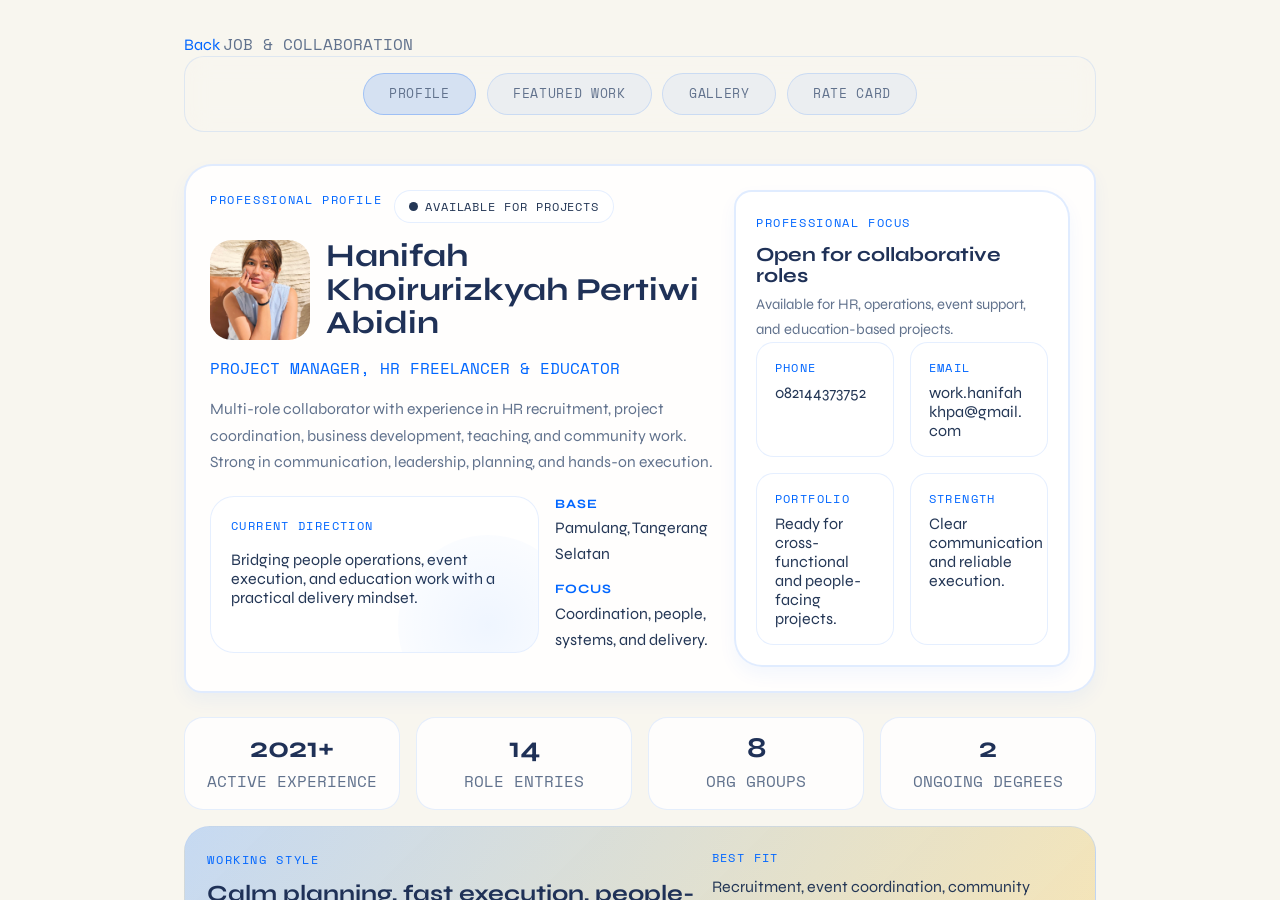
==== job.html @ 73783aeb "Initial commit - Portfolio website with Job and Night sections" ====
﻿<!doctype html>
<html lang="en" class="h-full">
 <head>
  <meta charset="UTF-8">
  <meta name="viewport" content="width=device-width, initial-scale=1.0">
  <title>Job & Collaboration - Portfolio</title>
  <script src="https://cdn.tailwindcss.com/3.4.17"></script>
  <script src="https://cdn.jsdelivr.net/npm/lucide@0.263.0/dist/umd/lucide.min.js"></script>
  <script src="/_sdk/element_sdk.js"></script>
  <script src="/_sdk/data_sdk.js" type="text/javascript"></script>
  <link href="https://fonts.googleapis.com/css2?family=Syne:wght@400;500;600;700;800&family=Space+Mono:wght@400;700&display=swap" rel="stylesheet">
  <link rel="stylesheet" href="css/main.css">
  <link rel="stylesheet" href="css/components.css">
  <link rel="stylesheet" href="css/themes.css">
  <link rel="stylesheet" href="css/animations.css">
  <style>body { box-sizing: border-box; }</style>
 </head>
 <body class="h-full job-page">
  <div class="app-root font-syne" id="app">
   <div id="jobSection" class="section-view active job-theme" style="display: block; min-height: 100%;">
    <div class="detail-shell">
     <div class="detail-topbar flex items-center justify-between mb-10 fade-in">
      <a href="index.html" class="flex items-center gap-2 text-sm" style="color:#0066ff;text-decoration:none;cursor:pointer;">
       <i data-lucide="arrow-left" style="width:16px;height:16px;"></i> Back
      </a>
      <span class="font-mono text-xs tracking-widest job-accent">JOB &amp; COLLABORATION</span>
     </div>

     <nav class="detail-scroll-nav fade-in" id="jobTabs">
      <a class="job-tab nav-pill font-mono active" href="#job-profile">Profile</a>
      <a class="job-tab nav-pill font-mono" href="#job-featured">Featured Work</a>
      <a class="job-tab nav-pill font-mono" href="#job-gallery">Gallery</a>
      <a class="job-tab nav-pill font-mono" href="job-ratecard.html">Rate Card</a>
     </nav>

     <section id="job-profile" class="detail-section fade-in">
      <div class="job-card section-frame split-hero angle-panel-left">
       <div>
        <div class="eyebrow-row">
         <span class="section-kicker">Professional Profile</span>
         <span class="hero-chip"><span class="hero-chip-dot"></span>Available for projects</span>
        </div>
        <div class="profile-heading-row">
         <img src="assets/WhatsApp%20Image%202026-04-02%20at%2018.59.47.jpeg" alt="Professional profile photo" class="profile-badge-image">
         <h2 class="section-heading job-accent" id="jobProfileName">Hanifah Khoirurizkyah Pertiwi Abidin</h2>
        </div>
        <p class="font-mono text-xs tracking-wider mb-4" style="color:#0066ff;">PROJECT MANAGER, HR FREELANCER &amp; EDUCATOR</p>
        <p class="section-lead" id="jobProfileBio">Multi-role collaborator with experience in HR recruitment, project coordination, business development, teaching, and community work. Strong in communication, leadership, planning, and hands-on execution.</p>
        <div class="hero-meta-grid">
         <div class="hero-intro-panel">
          <span class="mini-label">Current Direction</span>
          <p>Bridging people operations, event execution, and education work with a practical delivery mindset.</p>
         </div>
         <div class="hero-fact-list">
          <div class="hero-fact">
           <strong class="job-accent">Base</strong>
           <p>Pamulang, Tangerang Selatan</p>
          </div>
          <div class="hero-fact">
           <strong class="job-accent">Focus</strong>
           <p>Coordination, people, systems, and delivery.</p>
          </div>
         </div>
        </div>
       </div>
       <div class="job-card section-frame profile-side angle-panel-right" style="padding:1.25rem;">
        <div class="mb-5">
         <div>
          <span class="section-kicker">Professional Focus</span>
          <h3 class="section-heading" style="font-size:1.25rem;margin-bottom:0.35rem;">Open for collaborative roles</h3>
          <p class="section-lead" style="font-size:0.92rem;">Available for HR, operations, event support, and education-based projects.</p>
         </div>
        </div>
        <div class="section-grid-two">
         <div class="mini-card"><span class="mini-label">Phone</span><p><a class="contact-link" href="https://wa.me/6282144373752" target="_blank" rel="noopener noreferrer">082144373752</a></p></div>
         <div class="mini-card"><span class="mini-label">Email</span><p class="break-all"><a class="contact-link" href="https://mail.google.com/mail/?view=cm&amp;fs=1&amp;to=work.hanifahkhpa@gmail.com" target="_blank" rel="noopener noreferrer">work.hanifahkhpa@gmail.com</a></p></div>
         <div class="mini-card"><span class="mini-label">Portfolio</span><p>Ready for cross-functional and people-facing projects.</p></div>
         <div class="mini-card"><span class="mini-label">Strength</span><p>Clear communication and reliable execution.</p></div>
        </div>
       </div>
      </div>
      <div class="stat-strip">
       <div class="stat-panel"><strong class="job-accent">2021+</strong><span class="font-mono text-xs">ACTIVE EXPERIENCE</span></div>
       <div class="stat-panel"><strong class="job-accent">14</strong><span class="font-mono text-xs">ROLE ENTRIES</span></div>
       <div class="stat-panel"><strong class="job-accent">8</strong><span class="font-mono text-xs">ORG GROUPS</span></div>
       <div class="stat-panel"><strong class="job-accent">2</strong><span class="font-mono text-xs">ONGOING DEGREES</span></div>
      </div>
      <div class="highlight-band" style="margin-top:1rem;">
       <div class="highlight-band-copy">
        <span class="section-kicker">Working Style</span>
        <h3 class="section-heading job-accent" style="font-size:1.45rem;">Calm planning, fast execution, people-first delivery</h3>
        <p>Most of the portfolio sits at the intersection of operational support and human-facing work, so the presentation now emphasizes rhythm, momentum, and collaboration instead of repeating identical card blocks.</p>
       </div>
       <aside>
        <div>
         <span class="mini-label">Best fit</span>
         <p>Recruitment, event coordination, community operations, and education projects that need someone dependable on the ground.</p>
        </div>
        <p class="highlight-note">Strongest value comes from translating plans into action while keeping communication clean for teams and stakeholders.</p>
       </aside>
      </div>
     </section>

     <section id="job-experience" class="detail-section fade-in">
      <div class="job-card section-frame">
       <span class="section-kicker">Career Journey</span>
       <h2 class="section-heading job-accent">Experience &amp; Freelance</h2>
       <p class="section-lead" style="margin-bottom:1.25rem;">Key roles are kept complete, but the descriptions are tightened for quicker reading.</p>
       <div class="editorial-grid">
        <div class="editorial-column">
         <div class="editorial-highlight angle-panel-left">
          <span class="mini-label">Lead lane</span>
          <h3>HR Freelancer</h3>
          <p>Handles full-cycle recruitment from sourcing and screening to final shortlist curation for multiple agencies and production teams.</p>
         </div>
         <div class="timeline-rail">
          <article class="timeline-rail-item">
           <span class="timeline-date">May 2025 - Present</span>
           <h4>Marketing Strategist &amp; Business Development</h4>
           <p>Builds workflows, assessments, campaigns, content planning, and data-driven support for sales and brand growth.</p>
          </article>
          <article class="timeline-rail-item">
           <span class="timeline-date">Dec 2024 - Present</span>
           <h4>Project Manager Freelancer</h4>
           <p>Supports workflows, budgets, task allocation, research, and system checks to keep projects moving smoothly.</p>
          </article>
          <article class="timeline-rail-item">
           <span class="timeline-date">October 2025</span>
           <h4>PLN Engineering Annual Event</h4>
           <p>Managed MC liaison, event flow, cue cards, documentation, setup communication, and vendor coordination.</p>
          </article>
          <article class="timeline-rail-item">
           <span class="timeline-date">January 2025</span>
           <h4>Takaful Annual Award</h4>
           <p>Handled event flow, scripting, documentation, communication, and MC support for PT. Asuransi Takaful Keluarga.</p>
          </article>
         </div>
        </div>
        <div class="editorial-column">
         <div class="quote-panel blob-panel">
          <span class="quote-mark">"</span>
          <h3>Execution profile</h3>
          <p>Most roles repeat the same strength pattern: coordinating people, keeping moving parts organized, and finishing operational details without losing pace.</p>
         </div>
         <div class="metric-cloud">
          <span class="metric-chip"><strong>14</strong> role entries</span>
          <span class="metric-chip"><strong>3</strong> main tracks</span>
          <span class="metric-chip"><strong>2021+</strong> active work</span>
         </div>
         <div class="timeline-rail">
          <article class="timeline-rail-item">
           <span class="timeline-date">2024</span>
           <h4>Field &amp; event operations</h4>
           <p>SELEKNAS, Bulan Mutu Nasional, NakerFest, KEMENDES, bazaar events, and exhibition ushering work.</p>
          </article>
          <article class="timeline-rail-item">
           <span class="timeline-date">2023</span>
           <h4>Marketing and teaching roles</h4>
           <p>Worked in fundraising field outreach, workshop admin support, English teaching, and kindergarten education.</p>
          </article>
         </div>
        </div>
       </div>
      </div>
     </section>

     <section id="job-org" class="detail-section fade-in">
      <div class="job-card section-frame">
       <span class="section-kicker">Community Impact</span>
       <h2 class="section-heading job-accent">Organizations, Events &amp; Voluntary</h2>
       <div class="section-cluster">
        <div class="highlight-band">
         <div class="highlight-band-copy">
          <span class="mini-label">Community lane</span>
          <h3 class="section-heading job-accent" style="font-size:1.4rem;">Volunteer work shaped the people-facing side of the portfolio</h3>
          <p>Organization roles consistently show planning, mentoring, coordination, and social impact. The section now reads more like an activity map than another card wall.</p>
         </div>
         <aside>
          <div>
           <span class="mini-label">Anchor roles</span>
           <p>Growing Up Community, DDV, Sekolah Relawan, and Sinesia ID form the strongest long-running foundation.</p>
          </div>
          <p class="highlight-note">Earlier school leadership roles add communication, moderation, event support, and community stewardship.</p>
         </aside>
        </div>
        <div class="service-grid">
         <article class="service-slice blob-panel"><h3>Growing Up Community</h3><p>Founder role covering SOP, workflow, finance, evaluation, and HR management.</p></article>
         <article class="service-slice notch-panel"><h3>DedikasiProject Volunteer</h3><p>Program organizer for event planning, teaching plans, documentation, scripts, MC, and evaluation.</p></article>
         <article class="service-slice angle-panel-right"><h3>Ruang Berbagi Ilmu</h3><p>Handled event structure, volunteer briefing, workshop prep, TOR, MOU, and feedback strategy.</p></article>
        </div>
        <div class="editorial-grid">
         <div class="timeline-rail">
          <article class="timeline-rail-item">
           <span class="timeline-date">2023 - Present</span>
           <h4>DDV - Dompet Dhuafa Jawa Barat</h4>
           <p>Works across HR, fundraising, target review, and member development, with a wide range of social programs and charity-driven events.</p>
          </article>
          <article class="timeline-rail-item">
           <span class="timeline-date">2023 - Present</span>
           <h4>Sekolah Relawan Volunteer</h4>
           <p>FreeFoodCar activist, campaign project leader, Festival Anak Desa volunteer, Safari Qurban member, and trained volunteer.</p>
          </article>
         </div>
         <div class="timeline-rail">
          <article class="timeline-rail-item">
           <span class="timeline-date">2023 - Present</span>
           <h4>Sinesia ID Volunteer</h4>
           <p>Teaching volunteer for Sehari Mengabdi Bandung, Tangerang, Bekasi, and Bakti Negri Baduy Edition.</p>
          </article>
          <article class="timeline-rail-item">
           <span class="timeline-date">2021 - 2023</span>
           <h4>Scholars Jawa Barat + OSIS &amp; DKM</h4>
           <p>Creative support, school organization work, moderation, MC duties, social committee involvement, and environmental team support.</p>
          </article>
         </div>
        </div>
       </div>
      </div>
     </section>

     <section id="job-education" class="detail-section fade-in">
      <div class="job-card section-frame">
       <span class="section-kicker">Study Roadmap</span>
       <h2 class="section-heading job-accent">Education</h2>
       <div class="roadmap">
        <div class="roadmap-step"><div class="roadmap-dot">01</div><div class="roadmap-card"><h4>Bachelor of Information Systems</h4><p>Universitas Pamulang, South Tangerang. Employee class program, active since February 2024.</p></div></div>
        <div class="roadmap-step"><div class="roadmap-dot">02</div><div class="roadmap-card"><h4>Bachelor of Law</h4><p>SIBER Muhammadiyah University, Yogyakarta. Online class program, active since September 2023.</p></div></div>
       </div>
      </div>
     </section>

     <section id="job-skills" class="detail-section fade-in">
      <div class="job-card section-frame">
       <span class="section-kicker">Capability Mix</span>
       <h2 class="section-heading job-accent">Skills</h2>
       <div class="skill-cluster-grid">
        <div class="skill-cluster">
         <h4>Core strengths</h4>
         <p>Organized, analytical, adaptive, communicative, leadership-minded, and detail-oriented.</p>
         <div class="tag-cloud">
          <span>Communication</span>
          <span>Coordination</span>
          <span>Event strategy</span>
          <span>Copywriting</span>
          <span>Content planning</span>
          <span>Social media</span>
         </div>
        </div>
        <div class="skill-cluster">
         <h4>Working confidence</h4>
         <div class="skill-meter-list">
          <div class="skill-meter">
           <div class="skill-meter-head"><span>People communication</span><span>Advanced</span></div>
           <div class="skill-meter-track"><div class="skill-meter-fill" style="width:92%;"></div></div>
          </div>
          <div class="skill-meter">
           <div class="skill-meter-head"><span>Project coordination</span><span>Advanced</span></div>
           <div class="skill-meter-track"><div class="skill-meter-fill" style="width:88%;"></div></div>
          </div>
          <div class="skill-meter">
           <div class="skill-meter-head"><span>Office tools</span><span>Moderate+</span></div>
           <div class="skill-meter-track"><div class="skill-meter-fill" style="width:80%;"></div></div>
          </div>
          <div class="skill-meter">
           <div class="skill-meter-head"><span>Technical tools</span><span>Working level</span></div>
           <div class="skill-meter-track"><div class="skill-meter-fill" style="width:62%;"></div></div>
          </div>
         </div>
        </div>
       </div>
       <div class="service-grid">
        <article class="service-slice"><h3>Language &amp; media</h3><p>English, Arabic, voice over, acting, photography, videography, and visual content support.</p></article>
        <article class="service-slice blob-panel"><h3>Digital tools</h3><p>Microsoft Office, Google Workspace, UI/UX, graphic design, photo editing, video editing, and Google Ads.</p></article>
        <article class="service-slice notch-panel"><h3>Technical basics</h3><p>C++, CSS, Python, and JavaScript used at a basic to working level for practical project needs.</p></article>
       </div>
      </div>
     </section>

     <section id="job-featured" class="detail-section fade-in">
      <div class="job-card section-frame">
       <span class="section-kicker">Visual Highlights</span>
       <h2 class="section-heading job-accent">Featured Works</h2>
       <div class="featured-project-grid featured-project-grid-clean">
        <article class="featured-project-card featured-project-card-video">
         <span class="mini-label">Project 01</span>
         <h4>Project Dubbing</h4>
         <button class="featured-media-trigger project-media-trigger" type="button" data-media-type="video" data-media-src="assets/project-dubbing.mp4" data-media-alt="Project Dubbing preview">
          <video class="featured-project-video" playsinline preload="metadata" muted>
           <source src="assets/project-dubbing.mp4" type="video/mp4">
          </video>
          <span class="featured-media-trigger-label">Open Preview</span>
         </button>
        </article>
        <article class="featured-project-card featured-project-card-video">
         <span class="mini-label">Project 02</span>
         <h4>Project Content Making</h4>
         <button class="featured-media-trigger project-media-trigger" type="button" data-media-type="video" data-media-src="assets/project-content-making.mp4" data-media-alt="Project Content Making preview">
          <video class="featured-project-video" playsinline preload="metadata" muted>
           <source src="assets/project-content-making.mp4" type="video/mp4">
          </video>
          <span class="featured-media-trigger-label">Open Preview</span>
         </button>
        </article>
        <article class="featured-project-card">
         <span class="mini-label">Project 03</span>
         <h4>Caption Copywriting</h4>
         <div class="featured-copy-grid">
          <button class="featured-media-trigger project-media-trigger" type="button" data-media-type="image" data-media-src="assets/copywriting-highlight-1.jpeg" data-media-alt="Copywriting highlight CTA 1">
           <img src="assets/copywriting-highlight-1.jpeg" alt="Copywriting highlight CTA 1" class="featured-copy-image">
          </button>
          <button class="featured-media-trigger project-media-trigger" type="button" data-media-type="image" data-media-src="assets/copywriting-highlight-2.jpeg" data-media-alt="Copywriting highlight CTA 2">
           <img src="assets/copywriting-highlight-2.jpeg" alt="Copywriting highlight CTA 2" class="featured-copy-image">
          </button>
         </div>
        </article>
        <article class="featured-project-card">
         <span class="mini-label">Project 04</span>
         <h4>Script Writing</h4>
         <button class="featured-media-trigger project-media-trigger" type="button" data-media-type="image" data-media-src="assets/script-portfolio.jpeg" data-media-alt="Script writing portfolio">
          <img src="assets/script-portfolio.jpeg" alt="Script writing portfolio" class="featured-copy-image">
         </button>
        </article>
       </div>
      </div>
     </section>

     <section id="job-gallery" class="detail-section fade-in">
      <div class="job-card section-frame">
       <div class="featured-gallery-shell">
        <div class="featured-gallery-head">
         <div>
          <span class="section-kicker">Photo Gallery</span>
          <h2 class="section-heading job-accent">Selected Photos</h2>
         </div>
        </div>
        <div class="featured-gallery-grid">
         <button class="featured-gallery-card gallery-shape-tall gallery-trigger" type="button" data-image-src="assets/gallery-import/WhatsApp%20Image%202026-04-02%20at%207.10.17%20PM.jpeg" data-image-alt="Gallery photo 1">
          <img src="assets/gallery-import/WhatsApp%20Image%202026-04-02%20at%207.10.17%20PM.jpeg" alt="Gallery photo 1" class="featured-gallery-image">
         </button>
         <button class="featured-gallery-card gallery-shape-medium gallery-trigger" type="button" data-image-src="assets/gallery-import/WhatsApp%20Image%202026-04-02%20at%207.10.18%20PM%20%281%29.jpeg" data-image-alt="Gallery photo 2">
          <img src="assets/gallery-import/WhatsApp%20Image%202026-04-02%20at%207.10.18%20PM%20%281%29.jpeg" alt="Gallery photo 2" class="featured-gallery-image">
         </button>
         <button class="featured-gallery-card gallery-shape-small gallery-trigger" type="button" data-image-src="assets/gallery-import/WhatsApp%20Image%202026-04-02%20at%207.10.18%20PM.jpeg" data-image-alt="Gallery photo 3">
          <img src="assets/gallery-import/WhatsApp%20Image%202026-04-02%20at%207.10.18%20PM.jpeg" alt="Gallery photo 3" class="featured-gallery-image">
         </button>
         <button class="featured-gallery-card gallery-shape-wide gallery-trigger" type="button" data-image-src="assets/gallery-import/WhatsApp%20Image%202026-04-02%20at%207.10.19%20PM%20%281%29.jpeg" data-image-alt="Gallery photo 4">
          <img src="assets/gallery-import/WhatsApp%20Image%202026-04-02%20at%207.10.19%20PM%20%281%29.jpeg" alt="Gallery photo 4" class="featured-gallery-image">
         </button>
         <button class="featured-gallery-card gallery-shape-medium gallery-trigger" type="button" data-image-src="assets/gallery-import/WhatsApp%20Image%202026-04-02%20at%207.10.19%20PM.jpeg" data-image-alt="Gallery photo 5">
          <img src="assets/gallery-import/WhatsApp%20Image%202026-04-02%20at%207.10.19%20PM.jpeg" alt="Gallery photo 5" class="featured-gallery-image">
         </button>
         <button class="featured-gallery-card gallery-shape-tall gallery-trigger" type="button" data-image-src="assets/gallery-import/WhatsApp%20Image%202026-04-02%20at%207.10.20%20PM%20%281%29.jpeg" data-image-alt="Gallery photo 6">
          <img src="assets/gallery-import/WhatsApp%20Image%202026-04-02%20at%207.10.20%20PM%20%281%29.jpeg" alt="Gallery photo 6" class="featured-gallery-image">
         </button>
         <button class="featured-gallery-card gallery-shape-small gallery-trigger" type="button" data-image-src="assets/gallery-import/WhatsApp%20Image%202026-04-02%20at%207.10.20%20PM%20%282%29.jpeg" data-image-alt="Gallery photo 7">
          <img src="assets/gallery-import/WhatsApp%20Image%202026-04-02%20at%207.10.20%20PM%20%282%29.jpeg" alt="Gallery photo 7" class="featured-gallery-image">
         </button>
         <button class="featured-gallery-card gallery-shape-medium gallery-trigger" type="button" data-image-src="assets/gallery-import/WhatsApp%20Image%202026-04-02%20at%207.10.20%20PM.jpeg" data-image-alt="Gallery photo 8">
          <img src="assets/gallery-import/WhatsApp%20Image%202026-04-02%20at%207.10.20%20PM.jpeg" alt="Gallery photo 8" class="featured-gallery-image">
         </button>
         <button class="featured-gallery-card gallery-shape-tall gallery-trigger" type="button" data-image-src="assets/gallery-import/WhatsApp%20Image%202026-04-02%20at%207.10.21%20PM%20%281%29.jpeg" data-image-alt="Gallery photo 9">
          <img src="assets/gallery-import/WhatsApp%20Image%202026-04-02%20at%207.10.21%20PM%20%281%29.jpeg" alt="Gallery photo 9" class="featured-gallery-image">
         </button>
         <button class="featured-gallery-card gallery-shape-wide gallery-trigger" type="button" data-image-src="assets/gallery-import/WhatsApp%20Image%202026-04-02%20at%207.10.21%20PM%20%282%29.jpeg" data-image-alt="Gallery photo 10">
          <img src="assets/gallery-import/WhatsApp%20Image%202026-04-02%20at%207.10.21%20PM%20%282%29.jpeg" alt="Gallery photo 10" class="featured-gallery-image">
         </button>
         <button class="featured-gallery-card gallery-shape-small gallery-trigger" type="button" data-image-src="assets/gallery-import/WhatsApp%20Image%202026-04-02%20at%207.10.21%20PM.jpeg" data-image-alt="Gallery photo 11">
          <img src="assets/gallery-import/WhatsApp%20Image%202026-04-02%20at%207.10.21%20PM.jpeg" alt="Gallery photo 11" class="featured-gallery-image">
         </button>
         <button class="featured-gallery-card gallery-shape-tall gallery-trigger" type="button" data-image-src="assets/gallery-import/WhatsApp%20Image%202026-04-02%20at%207.10.22%20PM%20%281%29.jpeg" data-image-alt="Gallery photo 12">
          <img src="assets/gallery-import/WhatsApp%20Image%202026-04-02%20at%207.10.22%20PM%20%281%29.jpeg" alt="Gallery photo 12" class="featured-gallery-image">
         </button>
         <button class="featured-gallery-card gallery-shape-medium gallery-trigger" type="button" data-image-src="assets/gallery-import/WhatsApp%20Image%202026-04-02%20at%207.10.22%20PM.jpeg" data-image-alt="Gallery photo 13">
          <img src="assets/gallery-import/WhatsApp%20Image%202026-04-02%20at%207.10.22%20PM.jpeg" alt="Gallery photo 13" class="featured-gallery-image">
         </button>
         <button class="featured-gallery-card gallery-shape-small gallery-trigger" type="button" data-image-src="assets/gallery-import/WhatsApp%20Image%202026-04-02%20at%207.10.23%20PM.jpeg" data-image-alt="Gallery photo 14">
          <img src="assets/gallery-import/WhatsApp%20Image%202026-04-02%20at%207.10.23%20PM.jpeg" alt="Gallery photo 14" class="featured-gallery-image">
         </button>
        </div>
       </div>
      </div>
     </section>
    </div>
   </div>
  </div>
  <div class="gallery-lightbox" id="galleryLightbox" aria-hidden="true">
   <button class="gallery-lightbox-close" type="button" id="galleryLightboxClose" aria-label="Close gallery preview">&times;</button>
   <img id="galleryLightboxImage" class="gallery-lightbox-image" src="" alt="">
   <video id="galleryLightboxVideo" class="gallery-lightbox-video" controls playsinline preload="metadata"></video>
  </div>
  <script src="js/config.js"></script>
  <script src="js/utils.js"></script>
  <script src="js/navigation.js"></script>
  <script src="js/init.js"></script>
  <script>
   (function () {
     const lightbox = document.getElementById('galleryLightbox');
     const lightboxImage = document.getElementById('galleryLightboxImage');
     const lightboxVideo = document.getElementById('galleryLightboxVideo');
     const closeButton = document.getElementById('galleryLightboxClose');
     const triggers = document.querySelectorAll('.gallery-trigger, .project-media-trigger');
     const galleryGrid = document.querySelector('.featured-gallery-grid');

     if (!lightbox || !lightboxImage || !lightboxVideo || !closeButton || !triggers.length) return;

     function layoutMasonry() {
       if (!galleryGrid) return;
       const items = galleryGrid.querySelectorAll('.featured-gallery-card');
       if (window.innerWidth <= 640) {
         items.forEach((item) => {
           item.style.gridRowEnd = 'auto';
         });
         return;
       }
       const rowHeight = 8;
       const gap = 16;
       items.forEach((item) => {
         const itemHeight = item.getBoundingClientRect().height;
         const rowSpan = Math.ceil((itemHeight + gap) / (rowHeight + gap));
         item.style.gridRowEnd = `span ${rowSpan}`;
       });
     }

     function closeLightbox() {
       lightbox.classList.remove('is-open');
       lightbox.setAttribute('aria-hidden', 'true');
       lightboxImage.src = '';
       lightboxImage.alt = '';
       lightboxImage.style.display = 'none';
       lightboxVideo.pause();
       lightboxVideo.removeAttribute('src');
       lightboxVideo.load();
       lightboxVideo.style.display = 'none';
     }

     triggers.forEach((trigger) => {
       trigger.addEventListener('click', function () {
         const src = trigger.getAttribute('data-image-src') || trigger.getAttribute('data-media-src');
         const alt = trigger.getAttribute('data-image-alt') || trigger.getAttribute('data-media-alt') || '';
         const mediaType = trigger.getAttribute('data-media-type') || 'image';
         if (!src) return;
         if (mediaType === 'video') {
           lightboxImage.src = '';
           lightboxImage.alt = '';
           lightboxImage.style.display = 'none';
           lightboxVideo.src = src;
           lightboxVideo.style.display = 'block';
         } else {
           lightboxVideo.pause();
           lightboxVideo.removeAttribute('src');
           lightboxVideo.load();
           lightboxVideo.style.display = 'none';
           lightboxImage.src = src;
           lightboxImage.alt = alt;
           lightboxImage.style.display = 'block';
         }
         lightbox.classList.add('is-open');
         lightbox.setAttribute('aria-hidden', 'false');
       });
     });

     if (galleryGrid) {
       const galleryImages = galleryGrid.querySelectorAll('img');
       galleryImages.forEach((image) => {
         if (image.complete) layoutMasonry();
         else image.addEventListener('load', layoutMasonry);
       });
       window.addEventListener('resize', layoutMasonry);
       layoutMasonry();
     }

     closeButton.addEventListener('click', closeLightbox);
     lightbox.addEventListener('click', function (event) {
       if (event.target === lightbox) closeLightbox();
     });
     document.addEventListener('keydown', function (event) {
       if (event.key === 'Escape') closeLightbox();
     });
   })();
  </script>
 </body>
</html>
---- css/main.css ----
/* Core Layout & Typography */
html, body {
  height: 100%;
  margin: 0;
}

* {
  box-sizing: border-box;
}

.font-syne {
  font-family: 'Syne', sans-serif;
}

.font-mono {
  font-family: 'Space Mono', monospace;
}

.app-root {
  height: 100%;
  width: 100%;
  overflow-y: auto;
  overflow-x: hidden;
  display: flex;
  flex-direction: column;
}

/* Landing section */
.landing-wrapper {
  background: #FFFFFF;
  padding: 0;
  min-height: 100%;
  position: relative;
  overflow: hidden;
}

.landing-wrapper::before {
  content: '';
  position: absolute;
  top: 0;
  left: 0;
  right: 0;
  bottom: 0;
  background: none;
  pointer-events: none;
}

.hero-header {
  max-width: 1400px;
  margin: 0 auto;
  width: 100%;
  padding: clamp(1.25rem, 3vw, 2rem) 1rem;
  position: relative;
  z-index: 2;
  display: flex;
  flex-direction: column;
  align-items: center;
  justify-content: center;
  min-height: 100vh;
  min-height: 100svh;
}

/* Title Section with Background Text */
.title-section {
  position: relative;
  width: 100%;
  max-width: 980px;
  min-height: clamp(96px, 14vw, 144px);
  margin-bottom: 1rem;
  display: flex;
  align-items: center;
  justify-content: center;
  padding-inline: clamp(0.75rem, 4vw, 2rem);
}

.hero-subtitle {
  position: absolute;
  top: 72px;
  left: 8%;
  font-size: 0.9rem;
  color: #FF6B9D;
  letter-spacing: 0.05em;
  margin: 0;
  font-weight: 400;
  text-transform: lowercase;
  font-style: italic;
  z-index: 2;
  white-space: nowrap;
}

/* Section Views */
.section-view {
  display: none;
  min-height: 100%;
  width: 100%;
}

.section-view.active {
  display: block;
}

/* Rate Card Table */
.rate-row {
  display: grid;
  grid-template-columns: 1fr 1fr;
  gap: 1rem;
  padding: 1rem 0;
}

.rate-row + .rate-row {
  border-top: 1px solid rgba(255, 255, 255, 0.06);
}

/* Nav Pill */
.nav-pill {
  padding: 0.65rem 1.6rem;
  border-radius: 9999px;
  font-size: 0.8rem;
  letter-spacing: 0.05em;
  text-transform: uppercase;
  transition: all 0.3s;
  cursor: pointer;
}

/* Profile Avatar */
.avatar-ring {
  width: 120px;
  height: 120px;
  border-radius: 50%;
  display: flex;
  align-items: center;
  justify-content: center;
  font-size: 2.5rem;
  font-weight: 700;
}

/* Gallery Layout - Image Center with Text Options */
.portfolio-container {
  display: grid;
  grid-template-columns: 120px 1fr 120px;
  gap: 2rem;
  align-items: center;
  justify-items: center;
  padding: 0 clamp(1rem, 3vw, 2rem);
  width: 100%;
  max-width: 850px;
  margin: 0 auto;
  position: relative;
  flex: 1;
}

.portfolio-side {
  width: 100%;
}

.portfolio-left {
  display: flex;
  flex-direction: column;
  align-items: center;
  justify-content: flex-start;
  gap: 2rem;
  grid-column: 1;
}

.portfolio-right {
  display: flex;
  flex-direction: column;
  align-items: center;
  justify-content: flex-start;
  gap: 2rem;
  grid-column: 3;
}

.center-wrapper {
  position: relative;
  width: 100%;
  height: auto;
  max-width: min(100%, 340px);
  padding: clamp(0.5rem, 2vw, 1rem);
  display: flex;
  align-items: center;
  justify-content: center;
  flex-direction: column;
  grid-column: 2;
}

.portfolio-title-bg {
  position: absolute;
  font-size: clamp(2rem, 9vw, 5.75rem);
  font-weight: 900;
  letter-spacing: clamp(-0.06em, -0.8vw, -0.015em);
  line-height: 0.95;
  color: rgba(255, 184, 0, 0.35);
  text-transform: uppercase;
  font-family: 'Syne', sans-serif;
  margin: 0;
  z-index: 1;
  top: 62%;
  left: 50%;
  transform: translate(-50%, -50%);
  white-space: normal;
  word-break: keep-all;
  overflow-wrap: normal;
  text-wrap: balance;
  text-align: center;
  width: min(100%, 11ch);
}

.center-image {
  width: 100%;
  height: auto;
  max-height: min(58vh, 620px);
  object-fit: contain;
  border-radius: 12px;
  filter: drop-shadow(0 8px 24px rgba(92, 74, 66, 0.12));
  transition: transform 0.3s ease;
  background: transparent;
  position: relative;
  z-index: 1;
}

.center-wrapper:hover .center-image {
  transform: scale(1.02);
}

.decorative-circle {
  position: absolute;
  width: 60px;
  height: 60px;
  background: #FFB3D9;
  border-radius: 50%;
  bottom: -30px;
  left: 50%;
  transform: translateX(-50%);
  z-index: 2;
  opacity: 0.7;
}

.left-option,
.right-option {
  text-align: center;
  cursor: pointer;
  transition: all 0.3s ease;
  user-select: none;
}

.left-option:hover,
.right-option:hover {
  transform: translateY(-4px);
}

.side-label {
  font-size: 1.2rem;
  font-weight: 700;
  letter-spacing: 0.08em;
  margin: 0;
  text-transform: uppercase;
  line-height: 1.2;
  position: relative;
  display: inline-block;
}

.side-label::after {
  content: '';
  position: absolute;
  bottom: -8px;
  left: 0;
  width: 0;
  height: 2px;
  transition: width 0.4s cubic-bezier(0.34, 1.56, 0.64, 1);
}

.left-option .side-label {
  color: #0066FF;
}

.left-option .side-label::after {
  background: #0066FF;
}

.left-option:hover .side-label::after {
  width: 100%;
}

.right-option .side-label {
  color: #FF1493;
}

.right-option .side-label::after {
  background: #FF1493;
}

.right-option:hover .side-label::after {
  width: 100%;
}

/* Decorative Dots */
.decorative-dots {
  display: flex;
  justify-content: center;
  gap: 1rem;
  padding: 1rem 0;
  margin: 0.5rem 0;
}

.dot {
  width: 12px;
  height: 12px;
  border-radius: 50%;
  cursor: pointer;
  transition: all 0.3s ease;
}

.dot:hover {
  transform: scale(1.3);
}

.dot-yellow {
  background: #FFB800;
}

.dot-blue {
  background: #0066FF;
}

.dot-pink {
  background: #FF1493;
}

/* Portfolio Footer */
.portfolio-footer {
  text-align: center;
  padding: 0.5rem 0;
  margin-top: 0.5rem;
}

.portfolio-footer p {
  font-size: 0.85rem;
  color: #8B785D;
  letter-spacing: 0.05em;
  margin: 0;
  font-family: 'Space Mono', monospace;
}

.detail-shell {
  width: min(100%, 960px);
  margin: 0 auto;
  padding: clamp(1rem, 2.5vw, 2rem) clamp(1rem, 3vw, 1.5rem) 2rem;
  min-height: 100vh;
  min-height: 100svh;
}

.detail-topbar {
  gap: 1rem;
}

.detail-tabs {
  align-items: center;
}

.detail-card {
  overflow: hidden;
}

.detail-stats {
  align-items: stretch;
}

.info-grid {
  display: grid;
  grid-template-columns: repeat(2, minmax(0, 1fr));
  gap: 1rem;
}

.info-card {
  padding: 1rem 1.1rem;
  border-radius: 1rem;
  background: #0d1520;
}

.detail-stack {
  display: flex;
  flex-direction: column;
  gap: 1rem;
}

.timeline-item {
  padding: 1.25rem;
  border-radius: 1rem;
  background: #0d1520;
  border: 1px solid #1e2a3a;
}

.timeline-meta {
  display: flex;
  flex-wrap: wrap;
  align-items: center;
  gap: 0.5rem 0.75rem;
  margin-bottom: 0.75rem;
}

.timeline-role {
  font-size: 1rem;
  font-weight: 700;
  color: #f0ead6;
}

.timeline-company {
  font-size: 0.8rem;
  letter-spacing: 0.08em;
  text-transform: uppercase;
  color: #7a8ba8;
}

.timeline-copy {
  color: #9aabbf;
  font-size: 0.95rem;
  line-height: 1.65;
  margin: 0;
}

.bullet-list {
  margin: 0;
  padding-left: 1.1rem;
  color: #9aabbf;
  line-height: 1.7;
}

.bullet-list li + li {
  margin-top: 0.45rem;
}

.pill-list {
  display: flex;
  flex-wrap: wrap;
  gap: 0.65rem;
}

.skill-pill {
  display: inline-flex;
  align-items: center;
  padding: 0.55rem 0.8rem;
  border-radius: 999px;
  background: #0d1520;
  border: 1px solid #1e2a3a;
  color: #f0ead6;
  font-size: 0.82rem;
  line-height: 1.3;
}

.detail-scroll-nav {
  position: sticky;
  top: 0.75rem;
  z-index: 5;
  display: flex;
  flex-wrap: nowrap;
  justify-content: center;
  gap: 0.65rem;
  width: 100%;
  max-width: 1380px;
  min-width: 0;
  box-sizing: border-box;
  margin-left: auto;
  margin-right: auto;
  padding: 1rem 2.25rem;
  margin-bottom: 2rem;
  border-radius: 1.25rem;
  backdrop-filter: blur(12px);
  overflow: visible;
}

.detail-scroll-nav-toggle {
  display: none;
  width: 100%;
  align-items: center;
  justify-content: space-between;
  gap: 0.75rem;
  padding: 0.85rem 1rem;
  border-radius: 1rem;
  border: 1px solid transparent;
  background: transparent;
  font: inherit;
  letter-spacing: 0.05em;
  text-transform: uppercase;
  cursor: pointer;
}

.detail-scroll-nav-toggle-label {
  min-width: 0;
  overflow: hidden;
  text-overflow: ellipsis;
  white-space: nowrap;
}

.detail-scroll-nav-toggle-icon {
  flex: 0 0 auto;
  transition: transform 0.25s ease;
}

.detail-scroll-nav.is-dropdown {
  display: grid;
  gap: 0.65rem;
}

.detail-scroll-nav.is-dropdown .detail-scroll-nav-toggle {
  display: inline-flex;
}

.detail-scroll-nav.is-dropdown a {
  display: none;
  width: 100%;
  text-align: left;
}

.detail-scroll-nav.is-dropdown.is-open a {
  display: block;
}

.detail-scroll-nav.is-dropdown.is-open .detail-scroll-nav-toggle-icon {
  transform: rotate(180deg);
}

.detail-scroll-nav a {
  flex: 0 0 auto;
  text-decoration: none;
}

.contact-link {
  color: inherit;
  text-decoration: none;
  word-break: break-word;
}

.contact-link:hover {
  text-decoration: underline;
}

.detail-section {
  scroll-margin-top: 7rem;
  margin-bottom: 1.5rem;
}

.section-frame {
  padding: 1.5rem;
  border-radius: 1.5rem;
}

.angle-panel-left {
  border-radius: 1.75rem 1.1rem 1.75rem 1.1rem;
}

.angle-panel-right {
  border-radius: 1.1rem 1.75rem 1.1rem 1.75rem;
}

.blob-panel {
  border-radius: 2rem 1.2rem 1.8rem 1.4rem;
}

.notch-panel {
  clip-path: polygon(0 0, calc(100% - 22px) 0, 100% 22px, 100% 100%, 0 100%);
}

.section-kicker {
  display: inline-block;
  margin-bottom: 0.85rem;
  font-family: 'Space Mono', monospace;
  font-size: 0.72rem;
  letter-spacing: 0.14em;
  text-transform: uppercase;
}

.section-heading {
  margin: 0 0 0.85rem;
  font-size: clamp(1.4rem, 3vw, 2rem);
  line-height: 1.05;
}

.profile-heading-row {
  display: flex;
  align-items: center;
  gap: 1rem;
  margin-bottom: 0.85rem;
}

.profile-heading-row .section-heading {
  margin-bottom: 0;
}

.profile-badge-image {
  width: clamp(72px, 10vw, 100px);
  aspect-ratio: 1;
  object-fit: cover;
  border-radius: 1.35rem;
  flex: 0 0 auto;
}

.section-lead {
  margin: 0;
  font-size: 0.98rem;
  line-height: 1.7;
}

.split-hero {
  display: grid;
  grid-template-columns: minmax(0, 1.2fr) minmax(280px, 0.8fr);
  gap: 1.25rem;
  align-items: stretch;
}

.profile-side {
  grid-column: 2;
}

.mosaic-grid {
  display: grid;
  grid-template-columns: repeat(2, minmax(0, 1fr));
  gap: 1rem;
}

.mosaic-card {
  height: 100%;
}

.mosaic-card.wide {
  grid-column: span 2;
}

.mosaic-card.compact .timeline-copy {
  font-size: 0.9rem;
  line-height: 1.55;
}

.mosaic-card.highlight {
  transform: rotate(-0.5deg);
}

.mosaic-card.accent {
  transform: rotate(0.4deg);
}

.mosaic-card.lift {
  transform: translateY(-10px);
}

.mosaic-card.push {
  transform: translateY(8px);
}

.stat-strip {
  display: grid;
  grid-template-columns: repeat(4, minmax(0, 1fr));
  gap: 1rem;
  margin-top: 1.5rem;
}

.stat-panel {
  padding: 1rem;
  border-radius: 1.2rem;
  text-align: center;
}

.stat-panel strong {
  display: block;
  font-size: 1.8rem;
  line-height: 1;
  margin-bottom: 0.35rem;
}

.section-grid-two {
  display: grid;
  grid-template-columns: repeat(2, minmax(0, 1fr));
  gap: 1rem;
}

.section-grid-three {
  display: grid;
  grid-template-columns: repeat(3, minmax(0, 1fr));
  gap: 0.85rem;
}

.mini-card {
  padding: 1rem 1.1rem;
  border-radius: 1.1rem;
}

.mini-card p {
  margin: 0;
}

.mini-label {
  display: block;
  margin-bottom: 0.45rem;
  font-family: 'Space Mono', monospace;
  font-size: 0.72rem;
  letter-spacing: 0.12em;
  text-transform: uppercase;
}

.roadmap {
  position: relative;
  display: grid;
  gap: 1rem;
  margin-top: 1rem;
}

.roadmap::before {
  content: '';
  position: absolute;
  left: 20px;
  top: 0.5rem;
  bottom: 0.5rem;
  width: 2px;
  background: currentColor;
  opacity: 0.14;
}

.roadmap-step {
  position: relative;
  display: grid;
  grid-template-columns: 56px 1fr;
  gap: 1rem;
  align-items: start;
}

.roadmap-dot {
  width: 40px;
  height: 40px;
  border-radius: 999px;
  display: flex;
  align-items: center;
  justify-content: center;
  font-weight: 700;
  font-size: 0.85rem;
}

.roadmap-card {
  padding: 1rem 1.1rem;
  border-radius: 1.15rem;
}

.roadmap-card h4,
.feature-card h4,
.spotlight-card h4 {
  margin: 0 0 0.45rem;
  font-size: 1rem;
}

.roadmap-card p,
.feature-card p,
.spotlight-card p {
  margin: 0;
  line-height: 1.65;
}

.feature-grid {
  display: grid;
  grid-template-columns: repeat(2, minmax(0, 1fr));
  gap: 1rem;
}

.feature-card {
  padding: 1.15rem;
  border-radius: 1.2rem;
}

.feature-card.tall {
  min-height: 100%;
}

.pricing-board {
  display: grid;
  grid-template-columns: repeat(3, minmax(0, 1fr));
  gap: 1rem;
}

.pricing-card {
  padding: 1.25rem;
  border-radius: 1.25rem;
}

.pricing-card strong {
  display: block;
  font-size: 1.45rem;
  margin: 0.5rem 0 0.35rem;
}

.showcase-strip {
  display: grid;
  grid-template-columns: 1.2fr 0.8fr 0.8fr;
  gap: 1rem;
}

.spotlight-card {
  min-height: 220px;
  padding: 1.2rem;
  border-radius: 1.35rem;
  display: flex;
  flex-direction: column;
  justify-content: flex-end;
}

.spotlight-card.large {
  min-height: 320px;
}

.spotlight-card.diagonal {
  clip-path: polygon(0 0, 100% 0, 100% 82%, 86% 100%, 0 100%);
}

.spotlight-card.soft-cut {
  clip-path: polygon(0 0, 100% 0, 100% 100%, 14% 100%, 0 84%);
}

.floating-band {
  display: grid;
  grid-template-columns: 1.1fr 0.9fr;
  gap: 1rem;
  align-items: center;
}

.band-copy {
  padding: 0.4rem 0;
}

.band-visual {
  min-height: 140px;
  border-radius: 2rem 1rem 2rem 1rem;
}

.eyebrow-row {
  display: flex;
  flex-wrap: wrap;
  align-items: center;
  gap: 0.75rem;
  margin-bottom: 1rem;
}

.hero-chip {
  display: inline-flex;
  align-items: center;
  gap: 0.45rem;
  padding: 0.45rem 0.85rem;
  border-radius: 999px;
  font-family: 'Space Mono', monospace;
  font-size: 0.72rem;
  letter-spacing: 0.08em;
  text-transform: uppercase;
}

.hero-chip-dot {
  width: 0.55rem;
  height: 0.55rem;
  border-radius: 999px;
  background: currentColor;
}

.hero-meta-grid {
  display: grid;
  grid-template-columns: 1.35fr 0.65fr;
  gap: 1rem;
  margin-top: 1.25rem;
}

.hero-intro-panel {
  position: relative;
  overflow: hidden;
  padding: 1.25rem;
  border-radius: 1.5rem;
}

.hero-intro-panel::after {
  content: '';
  position: absolute;
  inset: auto -12% -40% auto;
  width: 180px;
  height: 180px;
  border-radius: 50%;
  opacity: 0.18;
  pointer-events: none;
}

.hero-fact-list {
  display: grid;
  gap: 0.85rem;
}

.hero-fact {
  display: grid;
  gap: 0.2rem;
}

.hero-fact strong {
  font-size: 0.8rem;
  letter-spacing: 0.08em;
  text-transform: uppercase;
}

.hero-fact p {
  margin: 0;
  line-height: 1.65;
}

.highlight-band {
  position: relative;
  overflow: hidden;
  display: grid;
  grid-template-columns: minmax(0, 1.15fr) minmax(220px, 0.85fr);
  gap: 1rem;
  padding: 1.4rem;
  border-radius: 1.6rem;
}

.highlight-band::before {
  content: '';
  position: absolute;
  inset: 0;
  opacity: 0.9;
  pointer-events: none;
}

.highlight-band > * {
  position: relative;
  z-index: 1;
}

.highlight-band-copy p,
.highlight-band aside p {
  margin: 0;
  line-height: 1.7;
}

.highlight-band aside {
  display: grid;
  gap: 0.85rem;
  align-content: start;
}

.highlight-note {
  padding-top: 0.9rem;
  border-top: 1px solid currentColor;
  opacity: 0.9;
}

.editorial-grid {
  display: grid;
  grid-template-columns: minmax(0, 1.15fr) minmax(260px, 0.85fr);
  gap: 1rem;
  margin-top: 1rem;
}

.editorial-column {
  display: grid;
  gap: 1rem;
}

.editorial-highlight {
  padding: 1.35rem;
  border-radius: 1.6rem;
}

.editorial-highlight h3,
.timeline-rail-item h4,
.quote-panel h3,
.skill-cluster h4,
.pricing-spotlight h3,
.pricing-lineup h3,
.offer-showcase h3,
.feature-slice h3 {
  margin: 0 0 0.45rem;
  font-size: 1.1rem;
}

.editorial-highlight p,
.timeline-rail-item p,
.quote-panel p,
.skill-cluster p,
.pricing-spotlight p,
.pricing-lineup p,
.offer-showcase p,
.feature-slice p {
  margin: 0;
  line-height: 1.7;
}

.timeline-rail {
  display: grid;
  gap: 0.9rem;
}

.timeline-rail-item {
  position: relative;
  padding: 1rem 1rem 1rem 1.35rem;
  border-radius: 1.2rem;
}

.timeline-rail-item::before {
  content: '';
  position: absolute;
  left: 0.65rem;
  top: 1rem;
  bottom: 1rem;
  width: 2px;
  background: currentColor;
  opacity: 0.14;
}

.timeline-rail-item::after {
  content: '';
  position: absolute;
  left: 0.38rem;
  top: 1.05rem;
  width: 0.55rem;
  height: 0.55rem;
  border-radius: 50%;
  background: currentColor;
}

.timeline-date {
  display: inline-block;
  margin-bottom: 0.45rem;
  font-family: 'Space Mono', monospace;
  font-size: 0.72rem;
  letter-spacing: 0.08em;
  text-transform: uppercase;
}

.quote-panel {
  position: relative;
  padding: 1.35rem;
  border-radius: 1.6rem;
}

.quote-mark {
  display: block;
  margin-bottom: 0.6rem;
  font-size: 2.5rem;
  line-height: 1;
  opacity: 0.28;
}

.metric-cloud {
  display: flex;
  flex-wrap: wrap;
  gap: 0.7rem;
}

.metric-chip {
  display: inline-flex;
  align-items: center;
  gap: 0.55rem;
  padding: 0.7rem 0.95rem;
  border-radius: 999px;
  font-family: 'Space Mono', monospace;
  font-size: 0.74rem;
  letter-spacing: 0.06em;
  text-transform: uppercase;
}

.metric-chip strong {
  font-size: 0.95rem;
}

.service-grid {
  display: grid;
  grid-template-columns: repeat(3, minmax(0, 1fr));
  gap: 1rem;
  margin-top: 1rem;
}

.service-slice {
  min-height: 100%;
  padding: 1.2rem;
  border-radius: 1.45rem;
}

.service-slice p {
  margin: 0;
  line-height: 1.65;
}

.section-cluster {
  display: grid;
  gap: 1rem;
  margin-top: 1rem;
}

.pricing-showcase {
  display: grid;
  grid-template-columns: minmax(0, 0.95fr) minmax(0, 1.05fr);
  gap: 1rem;
  margin-top: 1rem;
}

.pricing-spotlight {
  padding: 1.4rem;
  border-radius: 1.75rem;
  min-height: 100%;
}

.price-tag {
  display: inline-block;
  margin: 0.65rem 0 0.9rem;
  font-size: clamp(2rem, 6vw, 3.4rem);
  line-height: 0.95;
  font-weight: 800;
}

.pricing-lineup {
  display: grid;
  gap: 0.85rem;
}

.pricing-line {
  display: grid;
  grid-template-columns: minmax(0, 1fr) auto;
  gap: 1rem;
  align-items: center;
  padding: 1rem 1.1rem;
  border-radius: 1.2rem;
}

.pricing-line strong {
  font-size: 1.1rem;
}

.pricing-line span {
  display: block;
  font-family: 'Space Mono', monospace;
  font-size: 0.72rem;
  letter-spacing: 0.08em;
  text-transform: uppercase;
}

.offer-showcase {
  display: grid;
  grid-template-columns: minmax(0, 0.9fr) minmax(0, 1.1fr);
  gap: 1rem;
  margin-top: 1rem;
}

.offer-grid {
  display: grid;
  grid-template-columns: repeat(2, minmax(0, 1fr));
  gap: 1rem;
}

.feature-slice {
  padding: 1.25rem;
  border-radius: 1.45rem;
}

.tag-cloud {
  display: flex;
  flex-wrap: wrap;
  gap: 0.8rem;
  margin-top: 1.5rem;
}

.tag-cloud span {
  position: relative;
  display: inline-flex;
  align-items: center;
  padding: 0.8rem 1.2rem;
  border-radius: 25px;
  font-family: 'Space Mono', monospace;
  font-size: 0.75rem;
  font-weight: 600;
  letter-spacing: 0.06em;
  text-transform: uppercase;
  background:
    linear-gradient(135deg, rgba(255, 255, 255, 0.9), rgba(255, 255, 255, 0.95));
  border: 1px solid rgba(0, 102, 255, 0.12);
  box-shadow:
    0 2px 8px rgba(0, 102, 255, 0.08),
    inset 0 1px 0 rgba(255, 255, 255, 0.8);
  transition: all 0.3s ease;
  cursor: default;
}

.tag-cloud span:hover {
  transform: translateY(-1px);
  box-shadow:
    0 4px 12px rgba(0, 102, 255, 0.12),
    inset 0 1px 0 rgba(255, 255, 255, 0.9);
}

.tag-cloud span::before {
  content: '';
  position: absolute;
  top: 0;
  left: 0;
  width: 100%;
  height: 100%;
  border-radius: inherit;
  background: linear-gradient(135deg,
    rgba(0, 102, 255, 0.05),
    rgba(255, 184, 0, 0.03),
    rgba(255, 107, 157, 0.02)
  );
  z-index: -1;
}

.skill-cluster-grid {
  display: grid;
  grid-template-columns: minmax(0, 0.9fr) minmax(0, 1.1fr);
  gap: 1rem;
  margin-top: 1rem;
}

.skill-cluster {
  padding: 1.3rem;
  border-radius: 1.5rem;
}

.skill-meter-list {
  display: grid;
  gap: 0.85rem;
}

.skill-meter {
  display: grid;
  gap: 0.45rem;
}

.skill-meter-head {
  display: flex;
  justify-content: space-between;
  gap: 1rem;
  align-items: center;
  font-size: 0.82rem;
  letter-spacing: 0.05em;
  text-transform: uppercase;
}

.skill-meter-track {
  width: 100%;
  height: 0.65rem;
  border-radius: 999px;
  overflow: hidden;
  background: rgba(0, 0, 0, 0.08);
}

.skill-meter-fill {
  height: 100%;
  border-radius: inherit;
}

.yiyaa-dodonts-shell {
  display: grid;
  gap: 1.15rem;
  padding: 1.2rem;
  border-radius: 1.9rem;
  background: rgba(255, 255, 255, 0.98);
  border: 1px solid rgba(148, 163, 184, 0.22);
  box-shadow: 0 20px 44px rgba(15, 23, 42, 0.06);
}

.yiyaa-dodonts-head {
  display: grid;
  grid-template-columns: minmax(0, 1.2fr) minmax(280px, 0.8fr);
  gap: 1rem;
  align-items: end;
  padding-bottom: 0.2rem;
}

.yiyaa-dodonts-head-copy {
  max-width: 760px;
}

.yiyaa-dodonts-intro {
  margin: 0;
  padding: 0.8rem 0 0;
  color: rgba(51, 65, 85, 0.88);
  background: transparent;
  border: 0;
  box-shadow: none;
  max-width: 62ch;
}

.yiyaa-dodonts-meta {
  display: grid;
  gap: 0.75rem;
}

.yiyaa-dodonts-meta-item {
  display: grid;
  gap: 0.22rem;
  padding: 0.9rem 1rem;
  border-radius: 1.1rem;
  background: rgba(255, 255, 255, 0.82);
  border: 1px solid rgba(148, 163, 184, 0.24);
}

.yiyaa-dodonts-meta-label {
  font-family: 'Space Mono', monospace;
  font-size: 0.68rem;
  letter-spacing: 0.08em;
  text-transform: uppercase;
  color: #2563eb;
}

.yiyaa-dodonts-meta-item strong {
  font-size: 0.98rem;
  line-height: 1.35;
  color: #0f172a;
}

.yiyaa-dodonts-signal-strip {
  display: flex;
  flex-wrap: wrap;
  gap: 0.65rem;
  padding-bottom: 0.2rem;
}

.yiyaa-signal-card {
  display: inline-flex;
  align-items: center;
  padding: 0.58rem 0.82rem;
  border-radius: 999px;
  font-size: 0.8rem;
  line-height: 1.25;
  color: rgba(15, 23, 42, 0.8);
  background: rgba(255, 255, 255, 0.78);
  border: 1px solid rgba(148, 163, 184, 0.22);
}

.yiyaa-dodonts-grid {
  display: grid;
  grid-template-columns: repeat(2, minmax(0, 1fr));
  gap: 0.9rem;
}

.yiyaa-dodonts-card {
  display: grid;
  gap: 0.95rem;
  align-content: start;
  height: 100%;
  padding: 1.05rem 1.1rem;
  border-radius: 1.35rem;
  border: 1px solid rgba(148, 163, 184, 0.2);
  background: rgba(255, 255, 255, 0.82);
  box-shadow: inset 0 1px 0 rgba(255, 255, 255, 0.9);
}

.yiyaa-dodonts-social {
  background: rgba(255, 255, 255, 0.82);
}

.yiyaa-dodonts-real {
  background: rgba(255, 255, 255, 0.82);
}

.yiyaa-dodonts-card-head {
  display: grid;
  gap: 0.42rem;
}

.yiyaa-dodonts-card h3 {
  margin: 0;
  font-size: 1.22rem;
  line-height: 1.1;
}

.yiyaa-dodonts-card-head p {
  margin: 0;
  color: rgba(51, 65, 85, 0.72);
  font-size: 0.88rem;
  line-height: 1.5;
}

.yiyaa-rule-card-list {
  display: grid;
  gap: 0;
  border-top: 1px solid rgba(148, 163, 184, 0.24);
  overflow: hidden;
}

.yiyaa-rule-card {
  position: relative;
  display: grid;
  grid-template-columns: auto minmax(0, 1fr);
  gap: 0.8rem;
  align-items: flex-start;
  padding: 0.82rem 0;
  border-radius: 0;
  background: transparent;
  border: 0;
  border-bottom: 1px solid rgba(148, 163, 184, 0.2);
  backdrop-filter: none;
}

.yiyaa-rule-card::before,
.yiyaa-rule-card::after {
  content: none;
}

.yiyaa-dodonts-shell .skill-meter-track,
.yiyaa-dodonts-shell .skill-meter-fill,
.yiyaa-dodonts-shell [class*="meter-track"],
.yiyaa-dodonts-shell [class*="meter-fill"],
.yiyaa-dodonts-shell [class*="progress"],
.yiyaa-dodonts-shell [class*="fill"] {
  display: none !important;
}

.yiyaa-dodonts-card::before,
.yiyaa-dodonts-card::after,
.yiyaa-dodonts-card *::before,
.yiyaa-dodonts-card *::after,
.yiyaa-dodonts-signal-strip::before,
.yiyaa-dodonts-signal-strip::after {
  background-image: none !important;
}

.yiyaa-rule-card:last-child {
  border-bottom: 0;
  padding-bottom: 0;
  background: transparent !important;
  background-image: none !important;
}

.yiyaa-dodonts-real .yiyaa-rule-card-list,
.yiyaa-dodonts-real .yiyaa-rule-card:last-child,
.yiyaa-dodonts-real .yiyaa-rule-card:last-child p,
.yiyaa-dodonts-real .yiyaa-rule-card:last-child span {
  background-image: none !important;
}

.yiyaa-dodonts-real .yiyaa-rule-card-list::before,
.yiyaa-dodonts-real .yiyaa-rule-card-list::after,
.yiyaa-dodonts-real .yiyaa-rule-card:last-child::before,
.yiyaa-dodonts-real .yiyaa-rule-card:last-child::after {
  content: none !important;
}

.yiyaa-rule-index {
  display: inline-flex;
  align-items: center;
  justify-content: center;
  min-width: 1.9rem;
  height: 1.9rem;
  border-radius: 999px;
  font-family: 'Space Mono', monospace;
  font-size: 0.68rem;
  font-weight: 700;
  letter-spacing: 0.06em;
  color: #1d4ed8;
  background: rgba(239, 246, 255, 0.98);
  border: 1px solid rgba(147, 197, 253, 0.45);
  box-shadow: none;
}

.yiyaa-dodonts-real .yiyaa-rule-index {
  color: #b45309;
  background: rgba(255, 247, 237, 0.98);
  border-color: rgba(253, 186, 116, 0.4);
}

.yiyaa-dodonts-real .yiyaa-rule-card:last-child .yiyaa-rule-index {
  position: relative;
}

.yiyaa-dodonts-real .yiyaa-rule-card:last-child .yiyaa-rule-index::before {
  content: '';
  position: absolute;
  top: -0.18rem;
  left: -0.18rem;
  width: 0.34rem;
  height: 0.34rem;
  border-radius: 999px;
  background: #fbbf24;
}

.yiyaa-rule-card p {
  margin: 0;
  color: rgba(30, 41, 59, 0.86);
  font-size: 0.9rem;
  line-height: 1.55;
}

.yiyaa-rate-info-shell {
  display: grid;
  gap: 1rem;
  padding: 1.2rem;
  border-radius: 1.9rem;
  background: rgba(255, 255, 255, 0.98);
  border: 1px solid rgba(148, 163, 184, 0.22);
  box-shadow: 0 20px 44px rgba(15, 23, 42, 0.06);
}

.yiyaa-rate-info-head {
  display: grid;
  gap: 0.9rem;
  align-items: start;
}

.yiyaa-rate-info-head h3,
.yiyaa-rate-info-head h4,
.yiyaa-booking-step h4,
.yiyaa-rate-manifesto-card h4 {
  margin: 0;
}

.yiyaa-rate-main-title,
.yiyaa-rate-info-note-title {
  display: flex;
  align-items: center;
  gap: 0.55rem;
}

.yiyaa-rate-main-title i,
.yiyaa-rate-info-note-title i {
  flex: 0 0 auto;
  color: #64748b;
}

.yiyaa-rate-info-head h3 {
  font-size: 1.22rem;
}

.yiyaa-rate-info-card h4,
.yiyaa-booking-step h4,
.yiyaa-rate-manifesto-card h4 {
  font-size: 0.98rem;
}

.yiyaa-rate-info-head h3 strong,
.yiyaa-rate-info-card h4 strong,
.yiyaa-booking-step h4 strong,
.yiyaa-rate-manifesto-card h4 strong {
  font-weight: 700;
}

.yiyaa-rate-info-head p,
.yiyaa-rate-info-card p,
.yiyaa-booking-step p,
.yiyaa-rate-manifesto-card p {
  margin: 0;
  color: rgba(30, 41, 59, 0.82);
  line-height: 1.6;
}

.yiyaa-rate-info-head-note {
  display: grid;
  gap: 0.3rem;
  padding: 0.85rem 0.95rem;
  border-radius: 1rem;
  background: rgba(248, 250, 252, 0.92);
  border: 1px solid rgba(148, 163, 184, 0.22);
  max-width: 520px;
}

.yiyaa-rate-info-head-label {
  font-family: 'Space Mono', monospace;
  font-size: 0.68rem;
  letter-spacing: 0.08em;
  text-transform: uppercase;
  color: #2563eb;
}

.yiyaa-rate-info-head-note span {
  font-size: 1rem;
  color: #0f172a;
  line-height: 1.4;
}

.yiyaa-rate-info-grid {
  display: grid;
  grid-template-columns: repeat(3, minmax(0, 1fr));
  gap: 0.75rem;
}

.yiyaa-rate-info-card {
  display: grid;
  align-content: start;
  gap: 0.65rem;
  min-height: 100%;
  padding: 0.95rem 1rem;
  border-radius: 1.05rem;
  background: rgba(255, 255, 255, 0.9);
  border: 1px solid rgba(148, 163, 184, 0.16);
  box-shadow: 0 10px 24px rgba(15, 23, 42, 0.035);
}

.yiyaa-rate-info-card-title,
.yiyaa-booking-step-head,
.yiyaa-rate-manifesto-head {
  display: flex;
  align-items: center;
  justify-content: flex-start;
  gap: 0.5rem;
  min-height: 1.35rem;
}

.yiyaa-rate-info-card-title i,
.yiyaa-booking-step-head i,
.yiyaa-rate-manifesto-head i {
  flex: 0 0 auto;
  display: inline-flex;
  align-items: center;
  justify-content: center;
  color: #64748b;
}

.yiyaa-rate-info-card-title::before,
.yiyaa-rate-info-card-title::after,
.yiyaa-booking-step-head::before,
.yiyaa-booking-step-head::after,
.yiyaa-rate-manifesto-head::before,
.yiyaa-rate-manifesto-head::after,
.yiyaa-rate-info-card h4::before,
.yiyaa-rate-info-card h4::after,
.yiyaa-booking-step h4::before,
.yiyaa-booking-step h4::after,
.yiyaa-rate-manifesto-card h4::before,
.yiyaa-rate-manifesto-card h4::after {
  content: none !important;
}

.yiyaa-rate-info-card h4,
.yiyaa-booking-step h4,
.yiyaa-rate-manifesto-card h4 {
  display: inline-block;
  line-height: 1.2;
  vertical-align: middle;
}

.yiyaa-rate-info-card p {
  font-size: 0.9rem;
}

.yiyaa-booking-roadmap {
  display: grid;
  gap: 0.85rem;
  margin-top: 0.2rem;
}

.yiyaa-booking-roadmap .roadmap-step {
  display: grid;
  grid-template-columns: auto minmax(0, 1fr);
  gap: 0.85rem;
  align-items: stretch;
}

.yiyaa-booking-roadmap .roadmap-dot {
  width: 2.5rem;
  min-width: 2.5rem;
  height: 2.5rem;
  display: inline-flex;
  align-items: center;
  justify-content: center;
  border-radius: 999px;
  font-family: 'Space Mono', monospace;
  font-size: 0.72rem;
  font-weight: 700;
  letter-spacing: 0.08em;
  color: #1d4ed8;
  background: rgba(239, 246, 255, 0.98);
  border: 1px solid rgba(147, 197, 253, 0.45);
}

.yiyaa-booking-step {
  display: grid;
  gap: 0.55rem;
  padding: 1rem 1.05rem;
  border-radius: 1.25rem;
  background: rgba(255, 255, 255, 0.88);
  border: 1px solid rgba(148, 163, 184, 0.18);
}

.yiyaa-rate-manifesto {
  display: grid;
  grid-template-columns: repeat(2, minmax(0, 1fr));
  gap: 0.85rem;
}

.yiyaa-rate-manifesto-card {
  display: grid;
  gap: 0.7rem;
  padding: 1rem 1.05rem;
  border-radius: 1.25rem;
  background: rgba(248, 250, 252, 0.88);
  border: 1px solid rgba(148, 163, 184, 0.18);
}

/* Responsive Design */
@media (max-width: 1024px) {
  .yiyaa-dodonts-head {
    grid-template-columns: 1fr;
  }

  .yiyaa-dodonts-meta {
    grid-template-columns: repeat(2, minmax(0, 1fr));
  }

  .yiyaa-dodonts-grid {
    grid-template-columns: 1fr;
  }

  .yiyaa-rate-info-head,
  .yiyaa-rate-info-grid,
  .yiyaa-rate-manifesto {
    grid-template-columns: 1fr;
  }

  .hero-header {
    justify-content: space-between;
    gap: 1.5rem;
  }

  .portfolio-container {
    grid-template-columns: 96px minmax(0, 1fr) 96px;
    gap: 1.5rem;
    max-width: 760px;
  }

  .center-wrapper {
    max-width: min(100%, 320px);
  }

  .side-label {
    font-size: 1rem;
  }
}

@media (max-width: 768px) {
  .yiyaa-dodonts-shell {
    gap: 0.9rem;
    padding: 0.9rem;
    border-radius: 1.45rem;
  }

  .yiyaa-rate-info-shell {
    gap: 0.9rem;
    padding: 0.9rem;
    border-radius: 1.45rem;
  }

  .yiyaa-dodonts-meta {
    grid-template-columns: 1fr;
  }

  .yiyaa-dodonts-card {
    border-radius: 1rem;
    padding: 0.95rem;
  }

  .yiyaa-dodonts-card h3 {
    font-size: 1.05rem;
  }

  .yiyaa-rate-info-head h3 {
    font-size: 1rem;
  }

  .yiyaa-rule-card {
    gap: 0.65rem;
    padding: 0.72rem 0;
  }

  .yiyaa-rule-index {
    min-width: 1.75rem;
    height: 1.75rem;
    border-radius: 999px;
    font-size: 0.64rem;
  }

  .yiyaa-rule-card p,
  .yiyaa-dodonts-card-head p,
  .yiyaa-dodonts-intro,
  .yiyaa-signal-card {
    font-size: 0.86rem;
  }

  .yiyaa-rate-info-card,
  .yiyaa-booking-step,
  .yiyaa-rate-manifesto-card,
  .yiyaa-rate-info-head-note {
    padding: 0.9rem;
  }

  .yiyaa-rate-info-grid {
    gap: 0.65rem;
  }

  .yiyaa-booking-roadmap .roadmap-step {
    gap: 0.7rem;
  }

  .yiyaa-booking-roadmap .roadmap-dot {
    width: 2.15rem;
    min-width: 2.15rem;
    height: 2.15rem;
    font-size: 0.66rem;
  }

  .landing-wrapper {
    min-height: 100vh;
    min-height: 100svh;
  }

  .hero-header {
    min-height: 100vh;
    min-height: 100svh;
    justify-content: flex-start;
    gap: 0.5rem;
    padding: clamp(0.5rem, 1vw, 1rem) 1rem;
  }

  .title-section {
    min-height: 60px;
    margin-bottom: 0;
  }
  
  .hero-subtitle {
    top: 26px;
    left: 50%;
    transform: translateX(-50%);
    font-size: 0.8rem;
    text-align: center;
  }
  
  .portfolio-title-bg {
    width: 100%;
    max-width: 100%;
    max-width: 10ch;
    top: 70% !important;
  }
  
  .portfolio-container {
    grid-template-columns: 1fr;
    grid-template-areas:
      "media"
      "left"
      "right";
    gap: 0rem;
    padding: 0;
    max-width: min(100%, 380px);
  }
  
  .portfolio-left {
    grid-area: left;
    gap: 0.75rem;
    justify-content: center;
  }
  
  .portfolio-right {
    grid-area: right;
    gap: 0.75rem;
    justify-content: center;
  }
  
  .center-wrapper {
    grid-area: media;
    max-width: min(100%, 320px);
    padding: 0.75rem 1rem 0.25rem;
    order: -1;
  }
  
  .center-image {
    max-width: 100%;
    max-height: min(44vh, 420px);
  }
  
  .portfolio-side {
    max-width: 100%;
  }

  .left-option,
  .right-option {
    width: 100%;
  }

  .side-label {
    font-size: 0.8rem;
    padding: 0.85rem 1rem;
    border-radius: 999px;
    background: rgba(255, 255, 255, 0.92);
    box-shadow: 0 8px 24px rgba(92, 74, 66, 0.08);
  }
  
  .decorative-dots {
    gap: 0.75rem;
    padding-top: 0.25rem;
  }
  
  .dot {
    width: 10px;
    height: 10px;
  }

  .decorative-circle {
    width: 52px;
    height: 52px;
    bottom: -18px;
  }

  .portfolio-footer {
    margin-top: auto;
  }

  .detail-shell {
    padding-top: 1rem;
    padding-bottom: 1.5rem;
  }

  .detail-topbar {
    flex-direction: row;
    justify-content: flex-start;
    align-items: center;
    margin-bottom: 1.75rem;
  }

  .detail-topbar a {
    flex: 0 0 auto;
  }

  .detail-topbar .font-mono {
    flex: 1;
    text-align: center;
  }

  .detail-tabs {
    gap: 0.75rem;
    margin-bottom: 1.75rem;
  }

  .section-frame {
    padding: 1.25rem;
  }

  .detail-section {
    margin-bottom: 1rem;
  }

  .detail-card {
    padding: 1.5rem !important;
    border-radius: 1.25rem;
  }

  .detail-stats {
    grid-template-columns: repeat(2, minmax(0, 1fr));
  }

  .info-grid {
    grid-template-columns: 1fr;
  }

  .split-hero,
  .hero-meta-grid,
  .highlight-band,
  .editorial-grid,
  .section-grid-two,
  .mosaic-grid,
  .feature-grid,
  .service-grid,
  .pricing-showcase,
  .offer-showcase,
  .offer-grid,
  .skill-cluster-grid,
  .pricing-board,
  .showcase-strip,
  .floating-band {
    grid-template-columns: 1fr;
  }

  .mosaic-card.wide {
    grid-column: span 1;
  }

  .mosaic-card.lift,
  .mosaic-card.push {
    transform: none;
  }

  .profile-heading-row {
    align-items: flex-start;
  }

  .stat-strip {
    grid-template-columns: repeat(2, minmax(0, 1fr));
  }

  .highlight-band aside {
    grid-template-columns: repeat(2, minmax(0, 1fr));
  }
  
  .button-grid {
    grid-template-columns: 1fr;
    gap: 1.5rem;
  }
  .gallery-grid {
    grid-template-columns: repeat(auto-fit, minmax(200px, 1fr));
    gap: 1rem;
  }
  .button-card {
    padding: 1.5rem;
  }
  .comp-grid {
    grid-template-columns: 1fr;
  }
}

@media (max-width: 560px) {
  .hero-header {
    padding-inline: 0.7rem;
    gap: 0.75rem;
  }

  .title-section {
    min-height: 78px;
    max-width: 100%;
    padding-inline: 0.35rem;
  }

  .hero-subtitle {
    top: 14px;
    font-size: 0.68rem;
    max-width: calc(100% - 1rem);
    white-space: normal;
  }

  .portfolio-title-bg {
    font-size: clamp(1.3rem, 9.6vw, 2.35rem);
    letter-spacing: clamp(-0.035em, -0.45vw, -0.008em);
    line-height: 0.92;
    max-width: 100%;
    width: 100%;
    top: 70% !important;
  }

  .center-wrapper {
    max-width: min(100%, 300px);
    padding-inline: 0.85rem;
  }

  .center-image {
    max-height: min(40vh, 360px);
  }

  .portfolio-container {
    max-width: 100%;
    gap: 1rem;
  }

  .side-label {
    font-size: 0.7rem;
    letter-spacing: 0.06em;
    line-height: 1.35;
    padding: 0.8rem 0.9rem;
  }

  .decorative-dots {
    margin: 0.25rem 0;
  }

  .dot {
    width: 9px;
    height: 9px;
  }

  .portfolio-footer p {
    font-size: 0.75rem;
  }

  .detail-shell {
    padding-inline: 0.85rem;
  }

  .job-theme .detail-topbar {
    flex-direction: row;
    align-items: center;
    justify-content: space-between;
    gap: 0.75rem;
    margin-bottom: 1rem;
  }

  .job-theme .detail-topbar a {
    font-size: 0.84rem;
  }

  .job-theme .detail-topbar .font-mono {
    font-size: 0.62rem;
    letter-spacing: 0.18em;
    text-align: right;
  }

  .section-frame,
  .hero-intro-panel,
  .editorial-highlight,
  .quote-panel,
  .skill-cluster,
  .pricing-spotlight,
  .service-slice,
  .feature-slice,
  .pricing-line {
    padding: 1.25rem;
  }

  .profile-heading-row {
    gap: 0.85rem;
  }

  .profile-badge-image {
    width: 68px;
    border-radius: 1rem;
  }

  .detail-tabs {
    display: grid;
    grid-template-columns: 1fr 1fr;
  }

  .detail-scroll-nav {
    top: 0.4rem;
    gap: 0.65rem;
    padding: 0.7rem;
  }

  .job-theme .detail-scroll-nav {
    display: flex;
    flex-wrap: wrap;
    justify-content: center;
    gap: 0.55rem;
    width: 100%;
    max-width: none;
    padding: 0.65rem;
    border-radius: 1rem;
  }

  .night-theme .detail-scroll-nav {
    display: flex;
    flex-wrap: wrap;
    justify-content: center;
    gap: 0.55rem;
    width: 100%;
    max-width: none;
    padding: 0.65rem;
    border-radius: 1rem;
    margin-bottom: 1.5rem;
  }

  .night-theme .detail-topbar {
    justify-content: space-between;
  }

  .night-theme .detail-topbar .font-mono {
    flex: 0 0 auto;
    text-align: right;
  }

  .detail-scroll-nav-toggle {
    padding: 0.75rem 0.9rem;
  }

  .nav-pill {
    width: 100%;
    text-align: center;
    padding: 0.75rem 0.9rem;
  }

  .job-theme .nav-pill {
    min-width: 0;
    padding: 0.6rem 0.6rem;
    font-size: 0.65rem;
    line-height: 1.2;
    letter-spacing: 0.04em;
    white-space: normal;
  }

  .night-theme .nav-pill {
    min-width: 0;
    padding: 0.6rem 0.6rem;
    font-size: 0.65rem;
    line-height: 1.2;
    letter-spacing: 0.04em;
    white-space: normal;
  }

  .rate-row {
    grid-template-columns: 1fr;
    gap: 0.4rem;
  }

  .rate-row span:last-child {
    text-align: left !important;
  }

  .stat-strip,
  .highlight-band aside {
    grid-template-columns: 1fr;
  }

  .tag-cloud {
    gap: 0.6rem;
    margin-top: 1.2rem;
  }

  .tag-cloud span {
    padding: 0.7rem 1rem;
    font-size: 0.7rem;
  }

  .pricing-line {
    grid-template-columns: 1fr;
    gap: 0.55rem;
  }
}

@media (max-width: 380px) {
  .title-section {
    min-height: 70px;
    padding-inline: 0.2rem;
    margin-top: 0.45rem;
    display: flex;
    align-items: center;
    justify-content: center;
  }

  .hero-subtitle {
    top: 8px;
    left: 50%;
    transform: translateX(-50%);
    font-size: 0.6rem;
    letter-spacing: 0.03em;
    text-align: center;
    max-width: calc(100% - 0.75rem);
  }

  .portfolio-title-bg {
    font-size: clamp(1.1rem, 8.8vw, 1.95rem);
    letter-spacing: -0.02em;
    width: 100%;
    top: 70% !important;
    left: 50%;
  }

  .center-wrapper {
    max-width: min(100%, 270px);
    padding-inline: 0.65rem;
  }

  .center-image {
    max-height: min(38vh, 320px);
  }

  .side-label {
    font-size: 0.76rem;
    padding: 0.75rem 0.8rem;
  }
}

@media (max-width: 480px) {
  .detail-shell {
    padding: 0.75rem 0.8rem;
  }

  .detail-topbar {
    margin-bottom: 1.5rem;
  }

  .detail-topbar a {
    font-size: 0.8rem;
  }

  .detail-topbar .font-mono {
    font-size: 0.55rem;
  }

  .section-heading {
    font-size: clamp(0.9rem, 4vw, 1.2rem);
  }

  .section-lead {
    font-size: 0.8rem;
  }

  .profile-heading-row {
    gap: 0.75rem;
  }

  .profile-badge-image {
    width: 60px;
  }

  .hero-meta-grid {
    gap: 0.75rem;
  }

  .night-book-card {
    padding: 0.9rem;
  }

  .night-book-copy p {
    font-size: 0.85rem;
  }

  .night-book-button {
    font-size: 0.7rem;
    padding: 0.7rem 0.9rem;
  }

  .mini-card {
    padding: 0.8rem 0.9rem;
  }

  .mini-label {
    font-size: 0.65rem;
  }

  .stat-panel strong {
    font-size: 1.5rem;
  }

  .stat-panel span {
    font-size: 0.75rem;
  }
}
---- css/components.css ----
/* Button Cards */
.button-grid {
  display: grid;
  grid-template-columns: repeat(auto-fit, minmax(240px, 1fr));
  gap: 1.5rem;
  margin-bottom: 3rem;
  max-width: 600px;
  margin-left: auto;
  margin-right: auto;
}

.button-card {
  position: relative;
  padding: 1.5rem;
  border-radius: 1rem;
  cursor: pointer;
  transition: all 0.4s cubic-bezier(0.4, 0, 0.2, 1);
  overflow: hidden;
}

.button-card::before {
  content: '';
  position: absolute;
  top: 0;
  left: 0;
  right: 0;
  bottom: 0;
  z-index: 1;
}

.button-card > * {
  position: relative;
  z-index: 2;
}

.button-number {
  font-family: 'Space Mono', monospace;
  font-size: 0.65rem;
  letter-spacing: 0.1em;
  font-weight: 700;
  margin-bottom: 0.75rem;
}

.button-title {
  font-size: 1.25rem;
  font-weight: 800;
  margin-bottom: 0.5rem;
  line-height: 1.2;
}

.button-desc {
  font-size: 0.8rem;
  line-height: 1.5;
  margin-bottom: 1rem;
}

.button-cta {
  display: flex;
  align-items: center;
  gap: 0.5rem;
  font-size: 0.7rem;
  letter-spacing: 0.05em;
  font-weight: 600;
  text-transform: uppercase;
}

/* Job Theme Button */
.button-job {
  background: #FFFFFF;
  border: 2px solid #5C4A42;
  box-shadow: 0 2px 8px rgba(0, 0, 0, 0.05);
}

.button-job:hover {
  border-color: #8B785D;
  background: #FAFBF9;
  transform: translateY(-4px);
  box-shadow: 0 8px 20px rgba(0, 0, 0, 0.1);
}

.button-job .button-number {
  color: #8B785D;
}

.button-job .button-title {
  color: #5C4A42;
}

.button-job .button-desc {
  color: #7A6D61;
}

.button-job .button-cta {
  color: #5C4A42;
}

.button-job:hover .button-cta {
  transform: translateX(4px);
}

/* Night Theme Button */
.button-night {
  background: #FFFFFF;
  border: 2px solid #5C4A42;
  box-shadow: 0 2px 8px rgba(0, 0, 0, 0.05);
}

.button-night:hover {
  border-color: #8B785D;
  background: #FAFBF9;
  transform: translateY(-4px);
  box-shadow: 0 8px 20px rgba(0, 0, 0, 0.1);
}

.button-night .button-number {
  color: #8B785D;
}

.button-night .button-title {
  color: #5C4A42;
}

.button-night .button-desc {
  color: #7A6D61;
}

.button-night .button-cta {
  color: #5C4A42;
}

.button-night:hover .button-cta {
  transform: translateX(4px);
}

/* Gallery */
.gallery-section {
  max-width: 1400px;
  margin: 0 auto;
  width: 100%;
  padding: 0 1rem;
  margin-bottom: 4rem;
}

.gallery-title {
  font-size: clamp(2rem, 5vw, 3rem);
  font-weight: 800;
  color: #fff;
  margin-bottom: 0.5rem;
}

.gallery-subtitle {
  color: #a0aec0;
  font-size: 0.95rem;
  margin-bottom: 2rem;
  letter-spacing: 0.02em;
}

.gallery-grid {
  display: grid;
  grid-template-columns: repeat(auto-fill, minmax(180px, 1fr));
  grid-auto-rows: 180px;
  gap: 1.5rem;
  grid-auto-flow: dense;
}

.gallery-item {
  position: relative;
  overflow: hidden;
  border-radius: 1rem;
  background: linear-gradient(135deg, #0f1624 0%, #1a0e24 100%);
  border: 1px solid #1e2a3a;
  cursor: pointer;
  transition: all 0.3s ease;
}

.gallery-item:hover {
  transform: scale(1.02);
  border-color: #f5c542;
}

.gallery-item.wide {
  grid-column: span 2;
}

.gallery-item.tall {
  grid-row: span 2;
}

.gallery-item.big {
  grid-column: span 2;
  grid-row: span 2;
}

.gallery-image {
  width: 100%;
  height: 100%;
  object-fit: cover;
}

.gallery-overlay {
  position: absolute;
  top: 0;
  left: 0;
  right: 0;
  bottom: 0;
  background: rgba(0, 0, 0, 0.6);
  display: flex;
  align-items: center;
  justify-content: center;
  opacity: 0;
  transition: opacity 0.3s ease;
}

.gallery-item:hover .gallery-overlay {
  opacity: 1;
}

.gallery-label {
  color: #fff;
  font-size: 0.9rem;
  font-weight: 600;
  letter-spacing: 0.05em;
}

/* Compensation Card Grid */
.comp-grid {
  display: grid;
  grid-template-columns: repeat(auto-fit, minmax(200px, 1fr));
  gap: 1.25rem;
}

@media (max-width: 768px) {
  .gallery-grid {
    grid-template-columns: repeat(2, minmax(0, 1fr));
    grid-auto-rows: 160px;
    gap: 1rem;
  }

  .gallery-item.big,
  .gallery-item.wide,
  .gallery-item.tall {
    grid-column: span 1;
    grid-row: span 1;
  }

  .gallery-overlay {
    opacity: 1;
    background: linear-gradient(180deg, rgba(0, 0, 0, 0.08) 35%, rgba(0, 0, 0, 0.62) 100%);
    align-items: flex-end;
    justify-content: flex-start;
    padding: 1rem;
  }

  .gallery-label {
    font-size: 0.8rem;
  }
}

@media (max-width: 560px) {
  .button-card {
    padding: 1.25rem;
  }

  .gallery-grid {
    grid-template-columns: 1fr;
    grid-auto-rows: 220px;
  }

  .comp-grid {
    grid-template-columns: 1fr;
    gap: 1rem;
  }
}
---- css/themes.css ----
/* Homepage-aligned palette */
.job-theme,
.night-theme {
  min-height: 100vh;
  min-height: 100svh;
}

body.job-page {
  background: #f8f6ef;
}

body.night-page {
  background: #f8f1f5;
}

/* Job Theme - Blue led with yellow support */
.job-theme {
  background: #f8f6ef;
  color: #243756;
}

.job-accent {
  color: #0066ff;
}

.job-card {
  background: rgba(255, 255, 255, 0.88);
  border: 2px solid rgba(0, 102, 255, 0.12);
  transition: all 0.3s;
  box-shadow: 0 8px 18px rgba(0, 102, 255, 0.05);
}

.job-card:hover {
  border-color: rgba(0, 102, 255, 0.24);
  box-shadow: 0 12px 24px rgba(0, 102, 255, 0.09);
}

.job-btn {
  background: #0066ff;
  color: #ffffff;
  cursor: pointer;
  transition: all 0.3s;
}

.job-btn:hover {
  background: #0052cc;
}

.job-tab {
  border: 1px solid rgba(0, 102, 255, 0.14);
  background: rgba(0, 102, 255, 0.05);
  color: #34527d;
  transition: all 0.3s;
  cursor: pointer;
}

.job-tab:hover {
  border-color: rgba(0, 102, 255, 0.28);
  background: rgba(0, 102, 255, 0.08);
  color: #0066ff;
}

.job-tab.active {
  background: rgba(0, 102, 255, 0.14);
  border-color: rgba(0, 102, 255, 0.26);
  color: #0052cc;
  box-shadow: none;
}

.job-theme .info-card,
.job-theme .timeline-item,
.job-theme .skill-pill,
.job-theme .mini-card,
.job-theme .roadmap-card,
.job-theme .feature-card,
.job-theme .pricing-card,
.job-theme .spotlight-card,
.job-theme .stat-panel,
.job-theme .detail-scroll-nav {
  background: rgba(255, 255, 255, 0.78);
  border: 1px solid rgba(0, 102, 255, 0.1);
}

.job-theme .detail-scroll-nav {
  background: rgba(248, 246, 239, 0.82);
}

.job-theme .detail-scroll-nav-toggle {
  border-color: rgba(0, 102, 255, 0.14);
  background: rgba(255, 255, 255, 0.72);
  color: #34527d;
}

.job-theme .timeline-role,
.job-theme .skill-pill,
.job-theme .section-heading,
.job-theme .roadmap-dot,
.job-theme .stat-panel strong {
  color: #1f3157;
}

.job-theme .section-kicker,
.job-theme .mini-label {
  color: #0066ff;
}

.job-theme .roadmap-dot {
  background: rgba(0, 102, 255, 0.12);
  border: 1px solid rgba(0, 102, 255, 0.18);
}

.job-theme .timeline-company,
.job-theme .font-mono,
.job-theme .timeline-copy,
.job-theme .bullet-list,
.job-theme .section-lead,
.job-theme .roadmap-card p,
.job-theme .feature-card p,
.job-theme .spotlight-card p {
  color: #61728d;
}

.job-theme .hero-chip,
.job-theme .metric-chip,
.job-theme .tag-cloud span,
.job-theme .pricing-line,
.job-theme .hero-intro-panel,
.job-theme .editorial-highlight,
.job-theme .timeline-rail-item,
.job-theme .quote-panel,
.job-theme .service-slice,
.job-theme .skill-cluster {
  background: rgba(255, 255, 255, 0.78);
  border: 1px solid rgba(0, 102, 255, 0.1);
}

.job-theme .highlight-band,
.job-theme .pricing-spotlight,
.job-theme .feature-slice {
  background: linear-gradient(135deg, rgba(0, 102, 255, 0.1), rgba(255, 184, 0, 0.13));
  border: 1px solid rgba(0, 102, 255, 0.14);
}

.job-theme .hero-intro-panel::after {
  background: radial-gradient(circle, rgba(0, 102, 255, 0.35), rgba(0, 102, 255, 0));
}

.job-theme .highlight-band::before {
  background: linear-gradient(115deg, rgba(0, 102, 255, 0.12), rgba(255, 184, 0, 0.16));
}

.job-theme .skill-meter-fill {
  background: linear-gradient(90deg, #0066ff, #ffb800);
}

.job-theme .featured-project-video {
  background: #dfe7f3;
}
.job-theme .featured-gallery-head h3,
.job-theme .featured-project-card h4 {
  margin: 0 0 0.45rem;
}

.job-theme .featured-gallery-head p,
.job-theme .featured-project-card p {
  margin: 0;
  line-height: 1.7;
}

.job-theme .featured-project-grid {
  display: grid;
  grid-template-columns: repeat(4, minmax(0, 1fr));
  gap: 0.85rem;
  margin-top: 1rem;
}

.job-theme .featured-project-grid-clean {
  align-items: stretch;
}

.job-theme .featured-project-card {
  min-height: 100%;
  padding: 0.95rem;
  background: rgba(255, 255, 255, 0.82);
  border: 1px solid rgba(0, 102, 255, 0.1);
  border-radius: 1.35rem;
  display: flex;
  flex-direction: column;
  justify-content: flex-start;
}

.job-theme .featured-project-card-video {
  min-height: 100%;
  padding: 0.85rem;
}

.job-theme .featured-media-trigger {
  width: 100%;
  padding: 0;
  border: 0;
  background: transparent;
  cursor: zoom-in;
  text-align: left;
}

.job-theme .featured-project-video {
  width: 100%;
  flex: 1 1 auto;
  min-height: 150px;
  max-height: 180px;
  display: block;
  object-fit: cover;
  border-radius: 1rem;
  margin: 0.35rem 0 0;
  background: #000000;
  pointer-events: none;
}

.job-theme .featured-media-trigger-label {
  display: inline-flex;
  margin-top: 0.65rem;
  padding: 0.45rem 0.75rem;
  border-radius: 999px;
  background: rgba(0, 102, 255, 0.08);
  border: 1px solid rgba(0, 102, 255, 0.12);
  color: #0066ff;
  font-family: 'Space Mono', monospace;
  font-size: 0.68rem;
  letter-spacing: 0.06em;
  text-transform: uppercase;
}

.job-theme .featured-copy-grid {
  display: grid;
  grid-template-columns: repeat(2, minmax(0, 1fr));
  gap: 0.75rem;
  margin-top: 0.55rem;
}

.job-theme .featured-copy-image {
  width: 100%;
  height: 100%;
  min-height: 150px;
  max-height: 180px;
  object-fit: cover;
  display: block;
  border-radius: 1rem;
  border: 1px solid rgba(0, 102, 255, 0.08);
}

.job-theme .featured-gallery-shell {
  margin-top: 0;
}

.job-theme .featured-gallery-head {
  display: grid;
  grid-template-columns: 1fr;
  gap: 1rem;
  align-items: end;
  margin-bottom: 1rem;
}

.job-theme .featured-gallery-grid {
  display: grid;
  grid-template-columns: repeat(3, minmax(0, 1fr));
  grid-auto-rows: 8px;
  gap: 1rem;
}

.job-theme .featured-gallery-card {
  display: block;
  position: relative;
  overflow: hidden;
  border-radius: 1.4rem;
  border: 1px solid rgba(0, 102, 255, 0.1);
  background: rgba(255, 255, 255, 0.78);
  padding: 0;
  cursor: zoom-in;
  appearance: none;
  width: 100%;
  margin: 0;
}

.job-theme .featured-gallery-card.gallery-shape-small {
  height: 220px;
}

.job-theme .featured-gallery-card.gallery-shape-medium {
  height: 300px;
}

.job-theme .featured-gallery-card.gallery-shape-tall {
  height: 420px;
}

.job-theme .featured-gallery-card.gallery-shape-wide {
  height: 260px;
}

.job-theme .featured-gallery-image {
  width: 100%;
  height: 100%;
  object-fit: cover;
  display: block;
  transform: scale(1.08);
  transform-origin: center;
  transition: transform 0.35s ease;
}

.job-theme .featured-gallery-card:hover .featured-gallery-image {
  transform: scale(1.12);
}

body.job-page .gallery-lightbox {
  position: fixed;
  inset: 0;
  z-index: 50;
  display: none;
  align-items: center;
  justify-content: center;
  padding: 2rem;
  background: rgba(15, 24, 39, 0.84);
  backdrop-filter: blur(8px);
}

body.job-page .gallery-lightbox.is-open {
  display: flex;
}

body.job-page .gallery-lightbox-image {
  max-width: min(92vw, 1100px);
  max-height: 86vh;
  width: auto;
  height: auto;
  border-radius: 1.25rem;
  box-shadow: 0 20px 60px rgba(0, 0, 0, 0.35);
  display: none;
}

body.job-page .gallery-lightbox-video {
  max-width: min(92vw, 1100px);
  max-height: 86vh;
  width: auto;
  height: auto;
  border-radius: 1.25rem;
  box-shadow: 0 20px 60px rgba(0, 0, 0, 0.35);
  display: none;
  background: #000000;
}

body.job-page .gallery-lightbox-close {
  position: absolute;
  top: 1.25rem;
  right: 1.25rem;
  width: 3rem;
  height: 3rem;
  border: 0;
  border-radius: 999px;
  background: rgba(255, 255, 255, 0.18);
  color: #ffffff;
  font-size: 2rem;
  line-height: 1;
  cursor: pointer;
}

.yiyaa-ratecard-page .yiyaa-ratecard-shell {
  position: relative;
  overflow: hidden;
  padding: 0;
  background:
    radial-gradient(circle at top right, rgba(255, 184, 0, 0.18), transparent 22%),
    radial-gradient(circle at left 18%, rgba(0, 102, 255, 0.12), transparent 24%),
    rgba(255, 255, 255, 0.88);
}

.yiyaa-ratecard-page .yiyaa-ratecard-shell::before {
  content: '';
  position: absolute;
  inset: 1rem;
  border: 1px dashed rgba(0, 102, 255, 0.14);
  border-radius: 1.25rem 2rem 1.4rem 1.8rem;
  pointer-events: none;
}

.yiyaa-ratecard-page .yiyaa-pricing-showcase {
  align-items: stretch;
}

.yiyaa-ratecard-page .yiyaa-hero-card {
  position: relative;
  overflow: hidden;
  min-height: 100%;
  padding: 2rem 1.8rem;
  border-radius: 2.5rem 1.5rem 2.2rem 1.8rem;
  background:
    linear-gradient(135deg, rgba(0, 102, 255, 0.12), rgba(255, 184, 0, 0.08)),
    linear-gradient(180deg, rgba(255, 255, 255, 0.95), rgba(255, 255, 255, 0.98));
  box-shadow:
    0 20px 40px rgba(0, 102, 255, 0.1),
    inset 0 1px 0 rgba(255, 255, 255, 0.8);
  border: 1px solid rgba(0, 102, 255, 0.08);
}

.yiyaa-ratecard-page .yiyaa-hero-card::before {
  content: '';
  position: absolute;
  width: 200px;
  height: 200px;
  right: -60px;
  top: -60px;
  border-radius: 50%;
  background: radial-gradient(circle, rgba(0, 102, 255, 0.08), transparent 70%);
  animation: float 6s ease-in-out infinite;
}

.yiyaa-ratecard-page .yiyaa-hero-card::after {
  content: '';
  position: absolute;
  left: 1.5rem;
  bottom: 1.5rem;
  width: 120px;
  height: 12px;
  border-radius: 999px;
  background: linear-gradient(90deg, #0066ff, #ffb800, #ff6b9d);
  opacity: 0.7;
  filter: blur(1px);
}

@keyframes float {
  0%, 100% { transform: translateY(0px) rotate(0deg); }
  50% { transform: translateY(-10px) rotate(5deg); }
}

.yiyaa-ratecard-page .yiyaa-hero-card > * {
  position: relative;
  z-index: 1;
}

.yiyaa-ratecard-page .yiyaa-story-roadmap {
  position: relative;
  display: flex;
  flex-direction: column;
  gap: 1.5rem;
  padding: 2rem 0;
}

.yiyaa-ratecard-page .yiyaa-story-roadmap::before {
  content: '';
  position: absolute;
  left: 24px;
  top: 0;
  bottom: 0;
  width: 3px;
  background: linear-gradient(180deg,
    rgba(0, 102, 255, 0.3),
    rgba(255, 184, 0, 0.4),
    rgba(255, 107, 157, 0.3)
  );
  border-radius: 2px;
}

.yiyaa-ratecard-page .yiyaa-story-step {
  position: relative;
  margin-left: 0;
  display: flex;
  align-items: flex-start;
  gap: 1.5rem;
}

.yiyaa-ratecard-page .yiyaa-story-step::before {
  content: '';
  position: absolute;
  left: 16px;
  top: 50%;
  transform: translateY(-50%);
  width: 16px;
  height: 16px;
  border-radius: 50%;
  background: linear-gradient(135deg, #0066ff, #ffb800);
  border: 3px solid rgba(255, 255, 255, 0.9);
  box-shadow: 0 0 0 4px rgba(0, 102, 255, 0.1);
  z-index: 2;
}

.yiyaa-ratecard-page .yiyaa-mini-card {
  position: relative;
  flex: 1;
  min-height: auto;
  padding: 1.5rem 1.8rem;
  border-radius: 1.5rem;
  background: linear-gradient(135deg, rgba(255, 255, 255, 0.95), rgba(255, 255, 255, 0.98));
  border: 1px solid rgba(0, 102, 255, 0.08);
  box-shadow: 0 8px 24px rgba(0, 102, 255, 0.06);
  transition: all 0.3s ease;
  overflow: hidden;
}

.yiyaa-ratecard-page .yiyaa-mini-card:hover {
  transform: translateY(-2px);
  box-shadow: 0 12px 32px rgba(0, 102, 255, 0.12);
}

.yiyaa-ratecard-page .yiyaa-mini-card::before {
  content: '';
  position: absolute;
  top: 0;
  left: 0;
  width: 100%;
  height: 4px;
  background: linear-gradient(90deg, #0066ff, #ffb800, #ff6b9d);
  opacity: 0.8;
}

.yiyaa-ratecard-page .yiyaa-mini-card-a::before {
  background: linear-gradient(90deg, #0066ff, #7db4ff);
}

.yiyaa-ratecard-page .yiyaa-mini-card-b::before {
  background: linear-gradient(90deg, #ffb800, #ffe28a);
}

.yiyaa-ratecard-page .yiyaa-mini-card-c::before {
  background: linear-gradient(90deg, #ff6b9d, #ffb3d9);
}

.yiyaa-ratecard-page .yiyaa-mini-card-d::before {
  background: linear-gradient(90deg, #9c27b0, #e1bee7);
}

.yiyaa-ratecard-page .yiyaa-service-grid {
  display: grid;
  grid-template-columns: repeat(auto-fit, minmax(300px, 1fr));
  gap: 1.5rem;
  align-items: stretch;
}

.yiyaa-ratecard-page .yiyaa-service-grid .yiyaa-physical-card {
  grid-column: 1 / -1;
}

.yiyaa-ratecard-page .yiyaa-physical-card {
  position: relative;
  overflow: hidden;
  padding: 2rem 2.5rem;
  border-radius: 2.5rem 1.5rem 2.2rem 1.8rem;
  background:
    linear-gradient(135deg, rgba(255, 255, 255, 0.95), rgba(255, 255, 255, 0.98)),
    linear-gradient(180deg, rgba(0, 102, 255, 0.02), rgba(255, 184, 0, 0.01));
  border: 1px solid rgba(0, 102, 255, 0.08);
  box-shadow:
    0 16px 32px rgba(0, 102, 255, 0.08),
    inset 0 1px 0 rgba(255, 255, 255, 0.8);
  transition: all 0.3s ease;
}

.yiyaa-ratecard-page .yiyaa-physical-card:hover {
  transform: translateY(-4px);
  box-shadow:
    0 24px 48px rgba(0, 102, 255, 0.12),
    inset 0 1px 0 rgba(255, 255, 255, 0.9);
}

.yiyaa-ratecard-page .yiyaa-physical-card::before {
  content: '';
  position: absolute;
  top: -30px;
  right: -30px;
  width: 120px;
  height: 120px;
  border-radius: 50%;
  background: radial-gradient(circle, rgba(0, 102, 255, 0.06), transparent 70%);
  animation: pulse 4s ease-in-out infinite;
}

.yiyaa-ratecard-page .yiyaa-physical-card::after {
  content: '';
  position: absolute;
  bottom: -20px;
  left: -20px;
  width: 80px;
  height: 80px;
  border-radius: 50%;
  background: radial-gradient(circle, rgba(255, 184, 0, 0.08), transparent 70%);
  animation: pulse 4s ease-in-out infinite reverse;
}

@keyframes pulse {
  0%, 100% { transform: scale(1); opacity: 0.6; }
  50% { transform: scale(1.1); opacity: 0.8; }
}

.yiyaa-ratecard-page .yiyaa-spec-grid {
  display: grid;
  grid-template-columns: repeat(auto-fit, minmax(140px, 1fr));
  gap: 1rem;
  margin-top: 1.5rem;
}

.yiyaa-ratecard-page .yiyaa-spec-chip {
  position: relative;
  padding: 1.2rem 1rem;
  border-radius: 1.2rem;
  background:
    linear-gradient(135deg, rgba(255, 255, 255, 0.95), rgba(255, 255, 255, 0.98));
  border: 1px solid rgba(0, 102, 255, 0.08);
  box-shadow:
    0 4px 12px rgba(0, 102, 255, 0.06),
    inset 0 1px 0 rgba(255, 255, 255, 0.9);
  transition: all 0.3s ease;
  overflow: hidden;
}

.yiyaa-ratecard-page .yiyaa-spec-chip:hover {
  transform: translateY(-2px);
  box-shadow:
    0 8px 20px rgba(0, 102, 255, 0.1),
    inset 0 1px 0 rgba(255, 255, 255, 0.95);
}

.yiyaa-ratecard-page .yiyaa-spec-chip::before {
  content: '';
  position: absolute;
  top: 0;
  left: 0;
  width: 100%;
  height: 3px;
  background: linear-gradient(90deg, #0066ff, #ffb800, #ff6b9d);
  opacity: 0.7;
}

.yiyaa-ratecard-page .yiyaa-spec-chip span {
  display: block;
  margin-bottom: 0.5rem;
  font-family: 'Space Mono', monospace;
  font-size: 0.7rem;
  letter-spacing: 0.08em;
  text-transform: uppercase;
  color: #0066ff;
  font-weight: 600;
}

.yiyaa-ratecard-page .yiyaa-spec-chip strong {
  display: block;
  font-size: 1rem;
  line-height: 1.4;
  font-weight: 700;
  color: #243756;
}
  color: #243756;
}

.yiyaa-ratecard-page .yiyaa-preference-card {
  position: relative;
  padding: 2rem 1.8rem;
  border-radius: 2rem 1.5rem 2.5rem 1.2rem;
  background:
    linear-gradient(135deg, rgba(255, 255, 255, 0.95), rgba(255, 255, 255, 0.98)),
    linear-gradient(180deg, rgba(255, 184, 0, 0.04), rgba(255, 184, 0, 0.02));
  border: 1px solid rgba(255, 184, 0, 0.12);
  box-shadow:
    0 12px 24px rgba(255, 184, 0, 0.08),
    inset 0 1px 0 rgba(255, 255, 255, 0.8);
  transition: all 0.3s ease;
  overflow: hidden;
}

.yiyaa-ratecard-page .yiyaa-preference-card:hover {
  transform: translateY(-3px);
  box-shadow:
    0 20px 40px rgba(255, 184, 0, 0.12),
    inset 0 1px 0 rgba(255, 255, 255, 0.9);
}

.yiyaa-ratecard-page .yiyaa-preference-card::before {
  content: '💝';
  position: absolute;
  top: 1.5rem;
  right: 1.5rem;
  font-size: 2rem;
  opacity: 0.6;
  animation: bounce 3s ease-in-out infinite;
}

.yiyaa-ratecard-page .yiyaa-lifestyle-card {
  position: relative;
  padding: 2rem 1.8rem;
  border-radius: 1.8rem 2.2rem 1.5rem 2rem;
  background:
    linear-gradient(135deg, rgba(255, 255, 255, 0.95), rgba(255, 255, 255, 0.98)),
    linear-gradient(180deg, rgba(0, 102, 255, 0.03), rgba(255, 107, 157, 0.02));
  border: 1px solid rgba(255, 107, 157, 0.12);
  box-shadow:
    0 12px 24px rgba(255, 107, 157, 0.08),
    inset 0 1px 0 rgba(255, 255, 255, 0.8);
  transition: all 0.3s ease;
  overflow: hidden;
}

.yiyaa-ratecard-page .yiyaa-lifestyle-card:hover {
  transform: translateY(-3px);
  box-shadow:
    0 20px 40px rgba(255, 107, 157, 0.12),
    inset 0 1px 0 rgba(255, 255, 255, 0.9);
}

.yiyaa-ratecard-page .yiyaa-lifestyle-card::before {
  content: '🏃‍♀️';
  position: absolute;
  top: 1.5rem;
  right: 1.5rem;
  font-size: 2rem;
  opacity: 0.6;
  animation: bounce 3s ease-in-out infinite 0.5s;
}

@keyframes bounce {
  0%, 20%, 50%, 80%, 100% { transform: translateY(0); }
  40% { transform: translateY(-4px); }
  60% { transform: translateY(-2px); }
}
    rgba(255, 255, 255, 0.95);
  border-radius: 1rem 2rem 1rem 2rem;
}

.yiyaa-ratecard-page .yiyaa-lifestyle-card::before {
  content: '';
  position: absolute;
  inset: auto auto 1rem 1rem;
  width: 52px;
  height: 8px;
  border-radius: 999px;
  background: #0066ff;
  opacity: 0.25;
}

.yiyaa-ratecard-page .yiyaa-editorial-grid {
  grid-template-columns: 1.05fr 0.95fr;
  align-items: stretch;
}

.yiyaa-ratecard-page .yiyaa-service-grid .service-slice,
.yiyaa-ratecard-page .yiyaa-editorial-grid .quote-panel,
.yiyaa-ratecard-page .yiyaa-editorial-grid .timeline-rail-item {
  min-height: 0;
  height: 100%;
}

.yiyaa-ratecard-page .yiyaa-timeline-rail {
  grid-template-rows: repeat(2, 1fr);
}

.yiyaa-ratecard-page .yiyaa-meet-card {
  position: relative;
  overflow: hidden;
  padding: 2.5rem 2rem;
  border-radius: 2.5rem 1.5rem 2rem 1.8rem;
  background:
    linear-gradient(135deg, rgba(255, 255, 255, 0.95), rgba(255, 255, 255, 0.98)),
    linear-gradient(180deg, rgba(255, 184, 0, 0.03), rgba(255, 107, 157, 0.02));
  border: 1px solid rgba(255, 184, 0, 0.08);
  box-shadow:
    0 16px 32px rgba(255, 184, 0, 0.08),
    inset 0 1px 0 rgba(255, 255, 255, 0.8);
  transition: all 0.3s ease;
}

.yiyaa-ratecard-page .yiyaa-meet-card:hover {
  transform: translateY(-3px);
  box-shadow:
    0 24px 48px rgba(255, 184, 0, 0.12),
    inset 0 1px 0 rgba(255, 255, 255, 0.9);
}

.yiyaa-ratecard-page .yiyaa-meet-card .quote-mark {
  position: absolute;
  top: 1.5rem;
  left: 1.5rem;
  font-size: 4rem;
  opacity: 0.1;
  color: #0066ff;
  z-index: 0;
}

.yiyaa-ratecard-page .yiyaa-meet-card h3,
.yiyaa-ratecard-page .yiyaa-meet-card p {
  position: relative;
  z-index: 1;
}

.yiyaa-ratecard-page .yiyaa-meet-card::before {
  content: '';
  position: absolute;
  top: -25px;
  right: -25px;
  width: 100px;
  height: 100px;
  border-radius: 50%;
  background: radial-gradient(circle, rgba(255, 184, 0, 0.08), transparent 70%);
  animation: float 5s ease-in-out infinite;
}

.yiyaa-ratecard-page .yiyaa-timeline-rail {
  display: flex;
  flex-direction: column;
  gap: 1.5rem;
}

.yiyaa-ratecard-page .yiyaa-boundary-card {
  position: relative;
  padding: 2rem 1.8rem;
  border-radius: 2rem 1.5rem 2.2rem 1.2rem;
  background:
    linear-gradient(135deg, rgba(255, 255, 255, 0.95), rgba(255, 255, 255, 0.98));
  border: 1px solid rgba(0, 102, 255, 0.08);
  box-shadow:
    0 12px 24px rgba(0, 102, 255, 0.08),
    inset 0 1px 0 rgba(255, 255, 255, 0.8);
  transition: all 0.3s ease;
  overflow: hidden;
}

.yiyaa-ratecard-page .yiyaa-boundary-card:hover {
  transform: translateY(-2px);
  box-shadow:
    0 20px 40px rgba(0, 102, 255, 0.12),
    inset 0 1px 0 rgba(255, 255, 255, 0.9);
}

.yiyaa-ratecard-page .yiyaa-boundary-card::before {
  content: '';
  position: absolute;
  top: 0;
  left: 0;
  width: 100%;
  height: 4px;
  background: linear-gradient(90deg, #0066ff, #ffb800);
}

.yiyaa-ratecard-page .yiyaa-boundary-soft::before {
  background: linear-gradient(90deg, #0066ff, #7db4ff);
}

.yiyaa-ratecard-page .yiyaa-boundary-firm::before {
  background: linear-gradient(90deg, #ffb800, #ffe28a);
}

.yiyaa-ratecard-page .yiyaa-mood-mosaic {
  display: grid;
  grid-template-columns: 1.15fr 0.85fr 0.85fr;
  gap: 1rem;
  margin-top: 1rem;
}

.yiyaa-ratecard-page .yiyaa-mood-card {
  position: relative;
  overflow: hidden;
  padding: 1.2rem 1.25rem;
  min-height: 100%;
  border: 1px solid rgba(0, 102, 255, 0.1);
}

.yiyaa-ratecard-page .yiyaa-mood-card h3 {
  margin: 0 0 0.45rem;
}

.yiyaa-ratecard-page .yiyaa-mood-card p {
  margin: 0;
  line-height: 1.7;
}

.yiyaa-ratecard-page .yiyaa-mood-card-a {
  border-radius: 2rem 1rem 1.6rem 1.2rem;
  background: linear-gradient(135deg, rgba(0, 102, 255, 0.09), rgba(255, 255, 255, 0.98));
}

.yiyaa-ratecard-page .yiyaa-mood-card-b {
  border-radius: 1rem 1.9rem 1rem 1.55rem;
  background: linear-gradient(180deg, rgba(255, 255, 255, 0.98), rgba(255, 184, 0, 0.08));
}

.yiyaa-ratecard-page .yiyaa-mood-card-c {
  border-radius: 1.45rem;
  background:
    radial-gradient(circle at top right, rgba(0, 102, 255, 0.08), transparent 35%),
    rgba(255, 255, 255, 0.98);
}

.yiyaa-ratecard-page .yiyaa-dodonts-shell {
  display: grid;
  gap: 1rem;
  position: relative;
  overflow: hidden;
  padding: 0;
  background:
    radial-gradient(circle at top right, rgba(255, 184, 0, 0.16), transparent 20%),
    radial-gradient(circle at left 20%, rgba(0, 102, 255, 0.08), transparent 22%),
    rgba(255, 255, 255, 0.88);
}

.yiyaa-ratecard-page .yiyaa-dodonts-shell::before {
  content: '';
  position: absolute;
  inset: 1rem;
  border: 1px dashed rgba(0, 102, 255, 0.14);
  border-radius: 1.3rem 1.9rem 1.45rem 1.7rem;
  pointer-events: none;
}

.yiyaa-ratecard-page .yiyaa-dodonts-shell > * {
  position: relative;
  z-index: 1;
}

.yiyaa-ratecard-page .yiyaa-dodonts-signal-strip {
  display: grid;
  grid-template-columns: repeat(3, minmax(0, 1fr));
  gap: 1rem;
}

.yiyaa-ratecard-page .yiyaa-signal-card {
  padding: 0.95rem 1rem;
  border-radius: 1.2rem;
  border: 1px solid rgba(0, 102, 255, 0.1);
  font-family: 'Space Mono', monospace;
}

.yiyaa-ratecard-page .yiyaa-signal-card strong,
.yiyaa-ratecard-page .yiyaa-signal-card span {
  display: block;
}

.yiyaa-ratecard-page .yiyaa-signal-card strong {
  margin-bottom: 0.35rem;
  font-size: 0.82rem;
  letter-spacing: 0.06em;
  text-transform: uppercase;
}

.yiyaa-ratecard-page .yiyaa-signal-card span {
  font-size: 0.72rem;
  line-height: 1.55;
}

.yiyaa-ratecard-page .yiyaa-signal-blue {
  background: linear-gradient(135deg, rgba(0, 102, 255, 0.08), rgba(255, 255, 255, 0.96));
}

.yiyaa-ratecard-page .yiyaa-signal-gold {
  background: linear-gradient(135deg, rgba(255, 184, 0, 0.12), rgba(255, 255, 255, 0.96));
}

.yiyaa-ratecard-page .yiyaa-signal-plain {
  background: rgba(255, 255, 255, 0.92);
}

.yiyaa-ratecard-page .yiyaa-dodonts-head {
  display: grid;
  grid-template-columns: minmax(0, 0.95fr) minmax(0, 1.05fr);
  gap: 1rem;
  align-items: end;
}

.yiyaa-ratecard-page .yiyaa-dodonts-head > div {
  padding: 1.25rem 1.35rem;
  border-radius: 1.9rem 1.1rem 1.6rem 1.2rem;
  background:
    linear-gradient(135deg, rgba(0, 102, 255, 0.05), rgba(255, 255, 255, 0.96)),
    rgba(255, 255, 255, 0.92);
  border: 1px solid rgba(0, 102, 255, 0.12);
}

.yiyaa-ratecard-page .yiyaa-dodonts-intro {
  margin: 0;
  padding: 1.1rem 1.2rem;
  border-radius: 1.2rem 1.7rem 1.2rem 1.5rem;
  background:
    linear-gradient(135deg, rgba(255, 255, 255, 0.96), rgba(255, 184, 0, 0.08)),
    rgba(255, 255, 255, 0.9);
  border: 1px solid rgba(255, 184, 0, 0.14);
  line-height: 1.7;
  color: #61728d;
  box-shadow: inset 0 1px 0 rgba(255, 255, 255, 0.7);
}

.yiyaa-ratecard-page .yiyaa-dodonts-head h2 {
  margin: 0;
  font-size: 1.13rem;
}

.yiyaa-ratecard-page .yiyaa-dodonts-head .section-kicker {
  font-size: 0.72rem;
  letter-spacing: 0.12em;
  color: #0066ff;
  opacity: 0.9;
}

.yiyaa-ratecard-page .yiyaa-dodonts-grid {
  display: grid;
  grid-template-columns: repeat(2, minmax(0, 1fr));
  gap: 1rem;
  align-items: start;
}

.yiyaa-ratecard-page .yiyaa-dodonts-card {
  position: relative;
  overflow: visible;
  padding: 1.25rem;
  min-height: 100%;
  border-radius: 1.2rem;
  border: 1px solid rgba(0, 102, 255, 0.14);
  background: rgba(255, 255, 255, 0.95);
  box-shadow: 0 10px 22px rgba(0, 0, 0, 0.06);
  transition: transform 0.28s ease, box-shadow 0.28s ease, border-color 0.28s ease;
}

.yiyaa-ratecard-page .yiyaa-dodonts-card:hover {
  transform: translateY(-4px);
  box-shadow: 0 16px 26px rgba(0, 0, 0, 0.12);
  border-color: rgba(0, 102, 255, 0.2);
}

.yiyaa-ratecard-page .yiyaa-dodonts-social {
  border-radius: 2rem 1.1rem 1.5rem 1.2rem;
  background:
    linear-gradient(180deg, rgba(255, 255, 255, 0.98), rgba(0, 102, 255, 0.05));
  border: 1px solid rgba(0, 102, 255, 0.12);
}

.yiyaa-ratecard-page .yiyaa-dodonts-social::after {
  content: '';
  position: absolute;
  top: 1rem;
  right: 1rem;
  width: 56px;
  height: 56px;
  border-radius: 50%;
  border: 1px dashed rgba(0, 102, 255, 0.2);
}

.yiyaa-ratecard-page .yiyaa-dodonts-real {
  border-radius: 1.2rem 2rem 1.2rem 1.8rem;
  background:
    linear-gradient(180deg, rgba(255, 255, 255, 0.98), rgba(255, 184, 0, 0.08));
  border: 1px solid rgba(255, 184, 0, 0.18);
}

.yiyaa-ratecard-page .yiyaa-dodonts-real::after {
  content: '';
  position: absolute;
  left: 1rem;
  bottom: 1rem;
  width: 72px;
  height: 9px;
  border-radius: 999px;
  background: linear-gradient(90deg, #ffb800, #0066ff);
  opacity: 0.7;
}

.yiyaa-ratecard-page .yiyaa-rule-card-list {
  display: grid;
  gap: 0.75rem;
  margin-top: 0.9rem;
}

.yiyaa-ratecard-page .yiyaa-rule-card {
  position: relative;
  padding: 0.9rem 1rem 0.9rem 1.15rem;
  border-radius: 1rem;
  background: rgba(255, 255, 255, 0.82);
  border: 1px solid rgba(0, 102, 255, 0.08);
  box-shadow: inset 0 1px 0 rgba(255, 255, 255, 0.92);
}

.yiyaa-ratecard-page .yiyaa-rule-card::before {
  content: '';
  position: absolute;
  left: 0.65rem;
  top: 1rem;
  width: 0.38rem;
  height: 0.38rem;
  border-radius: 50%;
  background: #0066ff;
  opacity: 0.75;
}

.yiyaa-ratecard-page .yiyaa-dodonts-real .yiyaa-rule-card {
  border-color: rgba(255, 184, 0, 0.14);
}

.yiyaa-ratecard-page .yiyaa-dodonts-real .yiyaa-rule-card::before {
  background: #ffb800;
}

.yiyaa-ratecard-page .yiyaa-rule-card p {
  margin: 0;
  line-height: 1.58;
  color: #33455c;
  font-size: 0.94rem;
}

/* New modern compact style for Do's & Don'ts */
.yiyaa-ratecard-page .yiyaa-dodonts-shell {
  position: relative;
  display: grid;
  gap: 0.85rem;
  padding: 0.95rem;
  background: rgba(255, 255, 255, 0.95);
  border: 1px solid rgba(0, 102, 255, 0.14);
  border-radius: 1.5rem;
  box-shadow: 0 14px 28px rgba(0, 0, 0, 0.07);
  transition: box-shadow 0.3s ease, transform 0.3s ease;
}

.yiyaa-ratecard-page .yiyaa-dodonts-shell:hover {
  box-shadow: 0 20px 36px rgba(0, 0, 0, 0.12);
  transform: translateY(-2px);
}

.yiyaa-ratecard-page .yiyaa-dodonts-signal-strip {
  display: grid;
  grid-template-columns: repeat(3, minmax(0, 1fr));
  gap: 0.65rem;
}

.yiyaa-ratecard-page .yiyaa-signal-card {
  position: relative;
  padding: 0.62rem 0.72rem;
  border-radius: 1rem;
  border: 1px solid rgba(0, 102, 255, 0.1);
  background: rgba(241, 248, 255, 0.87);
  box-shadow: inset 0 0.4rem 0.85rem rgba(0, 102, 255, 0.03);
}

.yiyaa-ratecard-page .yiyaa-dodonts-head {
  display: grid;
  grid-template-columns: 1.1fr 1fr;
  gap: 0.65rem;
  align-items: start;
}

.yiyaa-ratecard-page .yiyaa-dodonts-head > div {
  padding: 0.9rem 0.95rem;
  border-radius: 1.15rem;
  border: 1px solid rgba(0, 102, 255, 0.12);
  background: rgba(255, 255, 255, 0.95);
}

.yiyaa-ratecard-page .yiyaa-dodonts-head .section-kicker {
  color: #0066ff;
  font-size: 0.70rem;
  font-weight: 700;
  letter-spacing: 0.1em;
}

.yiyaa-ratecard-page .yiyaa-dodonts-head .section-lead,
.yiyaa-ratecard-page .yiyaa-dodonts-head h2 {
  margin: 0;
}

.yiyaa-ratecard-page .yiyaa-dodonts-intro {
  margin: 0;
  border-radius: 1rem;
  background: rgba(246, 251, 255, 0.88);
  border: 1px dashed rgba(0, 102, 255, 0.18);
  padding: 0.6rem 0.75rem;
  color: #4e6a88;
  line-height: 1.55;
}

.yiyaa-ratecard-page .yiyaa-dodonts-grid {
  display: grid;
  grid-template-columns: repeat(2, minmax(0, 1fr));
  gap: 0.8rem;
}

.yiyaa-ratecard-page .yiyaa-dodonts-card {
  border-radius: 1.2rem;
  border: 1px solid rgba(0, 102, 255, 0.12);
  background: #ffffff;
  box-shadow: 0 10px 18px rgba(0, 0, 0, 0.04);
  padding: 0.95rem 0.95rem 1rem;
  transition: transform 0.25s ease, box-shadow 0.25s ease;
}

.yiyaa-ratecard-page .yiyaa-dodonts-card:hover {
  transform: translateY(-3px);
  box-shadow: 0 16px 24px rgba(0, 0, 0, 0.1);
}

.yiyaa-ratecard-page .yiyaa-dodonts-card h3 {
  margin: 0 0 0.5rem;
  font-size: 1rem;
}

.yiyaa-ratecard-page .yiyaa-rule-card-list {
  display: grid;
  gap: 0.55rem;
  margin-top: 0.7rem;
}

.yiyaa-ratecard-page .yiyaa-rule-card {
  position: relative;
  padding: 0.65rem 0.8rem 0.6rem 1rem;
  border-radius: 0.9rem;
  border: 1px solid rgba(0, 102, 255, 0.10);
  background: rgba(249, 252, 255, 0.94);
  box-shadow: inset 0 0.9px 0.9px rgba(255, 255, 255, 0.8);
}

.yiyaa-ratecard-page .yiyaa-rule-card::before {
  left: 0.55rem;
  top: 0.85rem;
  width: 0.34rem;
  height: 0.34rem;
  background: #0066ff;
}

.yiyaa-ratecard-page .yiyaa-dodonts-real .yiyaa-rule-card::before {
  background: #ffb800;
}

@media (max-width: 900px) {
  .yiyaa-ratecard-page .yiyaa-dodonts-grid,
  .yiyaa-ratecard-page .yiyaa-dodonts-head,
  .yiyaa-ratecard-page .yiyaa-dodonts-signal-strip {
    grid-template-columns: 1fr;
  }

  .yiyaa-ratecard-page .yiyaa-dodonts-signal-strip {
    gap: 0.6rem;
  }

  .yiyaa-ratecard-page .yiyaa-dodonts-card {
    padding: 0.9rem;
  }

  .yiyaa-ratecard-page .yiyaa-rule-card p {
    font-size: 0.92rem;
  }
}

@media (max-width: 640px) {
  .yiyaa-ratecard-page .yiyaa-dodonts-shell {
    padding: 0.6rem;
    gap: 0.6rem;
  }

  .yiyaa-ratecard-page .yiyaa-dodonts-card {
    padding: 0.75rem;
  }

  .yiyaa-ratecard-page .yiyaa-rule-card {
    padding: 0.53rem 0.72rem 0.5rem 0.9rem;
  }

  .yiyaa-ratecard-page .yiyaa-dodonts-signal-strip,
  .yiyaa-ratecard-page .yiyaa-dodonts-head,
  .yiyaa-ratecard-page .yiyaa-dodonts-grid {
    grid-template-columns: 1fr;
    gap: 0.55rem;
  }
}

.yiyaa-ratecard-page .yiyaa-accordion-stack {
  display: grid;
  gap: 1rem;
}

.yiyaa-ratecard-page .yiyaa-accordion-card {
  overflow: hidden;
}

.yiyaa-ratecard-page .yiyaa-accordion-summary {
  display: flex;
  align-items: center;
  justify-content: space-between;
  gap: 1rem;
  cursor: pointer;
  list-style: none;
}

.yiyaa-ratecard-page .yiyaa-accordion-summary::-webkit-details-marker {
  display: none;
}

.yiyaa-ratecard-page .yiyaa-accordion-summary .section-kicker {
  margin-bottom: 0.45rem;
}

.yiyaa-ratecard-page .yiyaa-accordion-icon {
  flex: 0 0 auto;
  width: 2.35rem;
  height: 2.35rem;
  border-radius: 999px;
  display: inline-flex;
  align-items: center;
  justify-content: center;
  font-size: 1.3rem;
  line-height: 1;
  color: #0066ff;
  background: rgba(0, 102, 255, 0.08);
  border: 1px solid rgba(0, 102, 255, 0.14);
  transition: transform 0.25s ease, background 0.25s ease;
}

.yiyaa-ratecard-page .yiyaa-accordion-card[open] .yiyaa-accordion-icon {
  transform: rotate(45deg);
  background: rgba(255, 184, 0, 0.12);
}

.yiyaa-ratecard-page .yiyaa-accordion-content {
  margin-top: 1.15rem;
  padding-top: 1.15rem;
  border-top: 1px solid rgba(0, 102, 255, 0.1);
}

.yiyaa-ratecard-page .yiyaa-rate-info-shell {
  display: grid;
  gap: 1rem;
}

.yiyaa-ratecard-page .yiyaa-rate-info-head {
  padding: 1.3rem 1.35rem;
  border-radius: 1.9rem 1.15rem 1.6rem 1.25rem;
  background:
    linear-gradient(135deg, rgba(0, 102, 255, 0.08), rgba(255, 184, 0, 0.1)),
    rgba(255, 255, 255, 0.94);
  border: 1px solid rgba(0, 102, 255, 0.12);
}

.yiyaa-ratecard-page .yiyaa-rate-info-head h3,
.yiyaa-ratecard-page .yiyaa-rate-info-card h4 {
  margin: 0 0 0.45rem;
}

.yiyaa-ratecard-page .yiyaa-rate-info-head p,
.yiyaa-ratecard-page .yiyaa-rate-info-card p {
  margin: 0;
  line-height: 1.7;
}

.yiyaa-ratecard-page .yiyaa-rate-info-grid {
  display: grid;
  grid-template-columns: repeat(3, minmax(0, 1fr));
  gap: 1.5rem;
}

.yiyaa-ratecard-page .yiyaa-rate-info-card {
  padding: 1.15rem 1.2rem;
  border: 1px solid rgba(0, 102, 255, 0.1);
  min-height: 100%;
  position: relative;
  overflow: hidden;
  transition: transform 0.3s ease, box-shadow 0.3s ease;
}

.yiyaa-ratecard-page .yiyaa-rate-info-card:hover {
  transform: translateY(-2px);
  box-shadow: 0 6px 20px rgba(0, 102, 255, 0.12);
}

.yiyaa-ratecard-page .yiyaa-rate-info-card::before {
  content: '';
  position: absolute;
  top: -15px;
  right: -15px;
  width: 40px;
  height: 40px;
  border-radius: 50%;
  opacity: 0.08;
  z-index: 0;
}

.yiyaa-ratecard-page .yiyaa-rate-info-card h4,
.yiyaa-ratecard-page .yiyaa-rate-info-card p {
  position: relative;
  z-index: 1;
}

.yiyaa-ratecard-page .yiyaa-rate-info-open h4::after {
  content: '💡';
  margin-left: 0.5rem;
}

.yiyaa-ratecard-page .yiyaa-rate-info-close h4::after {
  content: '⚠️';
  margin-left: 0.5rem;
}

.yiyaa-ratecard-page .yiyaa-rate-info-note h4::after {
  content: '📝';
  margin-left: 0.5rem;
}

.yiyaa-ratecard-page .yiyaa-rate-info-open {
  border-radius: 1.8rem 1rem 1.4rem 1.2rem;
  background: linear-gradient(180deg, rgba(255, 255, 255, 0.98), rgba(0, 102, 255, 0.05));
}

.yiyaa-ratecard-page .yiyaa-rate-info-open::before {
  background: #0066ff;
}

.yiyaa-ratecard-page .yiyaa-rate-info-close {
  border-radius: 1.1rem 1.9rem 1.15rem 1.55rem;
  background: linear-gradient(180deg, rgba(255, 255, 255, 0.98), rgba(255, 184, 0, 0.08));
}

.yiyaa-ratecard-page .yiyaa-rate-info-close::before {
  background: #ffb800;
}

.yiyaa-ratecard-page .yiyaa-rate-info-note {
  border-radius: 1.5rem;
  background:
    radial-gradient(circle at bottom right, rgba(0, 102, 255, 0.1), transparent 42%),
    rgba(255, 255, 255, 0.98);
}

.yiyaa-ratecard-page .yiyaa-rate-info-note::before {
  background: #ff1493;
}

.yiyaa-ratecard-page .yiyaa-booking-roadmap {
  margin-top: 1rem;
}

.yiyaa-ratecard-page .yiyaa-booking-step {
  border-radius: 1.2rem 1.7rem 1.2rem 1.45rem;
  background: rgba(255, 255, 255, 0.86);
  border: 1px solid rgba(0, 102, 255, 0.1);
}

.yiyaa-ratecard-page .yiyaa-rate-manifesto {
  display: grid;
  grid-template-columns: repeat(2, minmax(0, 1fr));
  gap: 1rem;
  margin-top: 1rem;
}

.yiyaa-ratecard-page .yiyaa-rate-manifesto-card {
  padding: 1.15rem 1.2rem;
  min-height: 100%;
}

.yiyaa-ratecard-page .yiyaa-rate-manifesto-card h4 {
  margin: 0 0 0.45rem;
}

.yiyaa-ratecard-page .yiyaa-rate-manifesto-card p {
  margin: 0;
  line-height: 1.7;
}

.yiyaa-ratecard-page .yiyaa-rate-manifesto-a {
  border-radius: 1.8rem 1rem 1.45rem 1.2rem;
  background: linear-gradient(135deg, rgba(255, 184, 0, 0.12), rgba(255, 255, 255, 0.98));
  border: 1px solid rgba(255, 184, 0, 0.18);
}

.yiyaa-ratecard-page .yiyaa-rate-manifesto-b {
  border-radius: 1rem 1.8rem 1rem 1.5rem;
  background: linear-gradient(135deg, rgba(0, 102, 255, 0.08), rgba(255, 255, 255, 0.98));
  border: 1px solid rgba(0, 102, 255, 0.12);
}

@media (max-width: 1024px) {
  .job-theme .featured-gallery-head,
  .job-theme .featured-copy-grid {
    grid-template-columns: 1fr;
  }

  .job-theme .featured-project-grid {
    grid-template-columns: repeat(2, minmax(0, 1fr));
  }

  .job-theme .featured-gallery-grid {
    grid-template-columns: repeat(2, minmax(0, 1fr));
  }

  .job-theme .featured-gallery-card.gallery-shape-small {
    height: 200px;
  }

  .job-theme .featured-gallery-card.gallery-shape-medium {
    height: 260px;
  }

  .job-theme .featured-gallery-card.gallery-shape-tall {
    height: 340px;
  }

  .job-theme .featured-gallery-card.gallery-shape-wide {
    height: 220px;
  }

  .yiyaa-ratecard-page .yiyaa-story-roadmap,
  .yiyaa-ratecard-page .yiyaa-spec-grid {
    grid-template-columns: 1fr;
  }

  .yiyaa-ratecard-page .yiyaa-rate-info-grid,
  .yiyaa-ratecard-page .yiyaa-dodonts-signal-strip,
  .yiyaa-ratecard-page .yiyaa-mood-mosaic,
  .yiyaa-ratecard-page .yiyaa-rate-manifesto {
    grid-template-columns: 1fr;
    gap: 1.2rem;
  }

  .yiyaa-ratecard-page .yiyaa-service-grid {
    grid-template-columns: 1fr;
    gap: 1rem;
  }

  .yiyaa-ratecard-page .yiyaa-service-grid .yiyaa-physical-card {
    grid-column: 1;
  }

  .yiyaa-ratecard-page .yiyaa-physical-card,
  .yiyaa-ratecard-page .yiyaa-preference-card,
  .yiyaa-ratecard-page .yiyaa-lifestyle-card {
    padding: 1.5rem 1.2rem;
  }

  .yiyaa-ratecard-page .yiyaa-hero-card {
    padding: 1.5rem 1.2rem;
  }

  .yiyaa-ratecard-page .yiyaa-story-roadmap {
    gap: 1rem;
    padding: 1.5rem 0;
  }

  .yiyaa-ratecard-page .yiyaa-story-step {
    gap: 1rem;
  }

  .yiyaa-ratecard-page .yiyaa-mini-card {
    padding: 1.2rem 1.5rem;
  }

  .yiyaa-ratecard-page .yiyaa-meet-card,
  .yiyaa-ratecard-page .yiyaa-boundary-card {
    padding: 1.5rem 1.2rem;
  }

  .yiyaa-ratecard-page .yiyaa-meet-card .quote-mark {
    font-size: 3rem;
    top: 1rem;
    left: 1rem;
  }

  .yiyaa-ratecard-page .yiyaa-spec-grid {
    grid-template-columns: repeat(2, minmax(0, 1fr));
    gap: 0.75rem;
    margin-top: 1rem;
  }

  .yiyaa-ratecard-page .yiyaa-spec-chip {
    padding: 0.9rem 0.8rem;
  }
}

  .yiyaa-ratecard-page .yiyaa-timeline-rail {
    grid-template-rows: auto;
  }

  .yiyaa-ratecard-page .yiyaa-story-roadmap::before {
    display: none;
  }

  .yiyaa-ratecard-page .yiyaa-story-step {
    margin-left: 0;
  }

  .night-theme .night-physical-grid {
    grid-template-columns: 1fr;
  }
}

@media (max-width: 640px) {
  .job-theme .featured-gallery-grid {
    grid-template-columns: 1fr;
  }

  .yiyaa-ratecard-page .yiyaa-dodonts-grid {
    grid-template-columns: 1fr;
    gap: 0.75rem;
  }

  .yiyaa-ratecard-page .yiyaa-dodonts-card {
    border: 1px solid rgba(0, 102, 255, 0.18);
    box-shadow: 0 8px 18px rgba(0, 0, 0, 0.06);
    padding: 1.1rem;
  }

  .yiyaa-ratecard-page .yiyaa-rule-card {
    padding: 0.7rem 0.85rem;
    border-radius: 0.9rem;
    font-size: 0.95rem;
  }

  .yiyaa-ratecard-page .yiyaa-rule-card::before {
    left: 0.5rem;
    top: 0.95rem;
    width: 0.32rem;
    height: 0.32rem;
  }

  .yiyaa-ratecard-page .yiyaa-dodonts-signal-strip,
  .yiyaa-ratecard-page .yiyaa-dodonts-head {
    grid-template-columns: 1fr;
  }

  .job-theme .featured-gallery-card.gallery-shape-small,
  .job-theme .featured-gallery-card.gallery-shape-medium,
  .job-theme .featured-gallery-card.gallery-shape-tall,
  .job-theme .featured-gallery-card.gallery-shape-wide {
    height: auto;
  }

  .job-theme .featured-project-grid,
  .job-theme .featured-copy-grid {
    grid-template-columns: 1fr;
  }

  .job-theme .featured-project-video {
    min-height: 170px;
    max-height: 200px;
  }

  .night-theme .night-physical-grid {
    grid-template-columns: 1fr;
  }

  .yiyaa-ratecard-page .yiyaa-ratecard-shell::before {
    inset: 0.7rem;
  }

  .yiyaa-ratecard-page .yiyaa-dodonts-shell::before {
    inset: 0.7rem;
  }

  .yiyaa-ratecard-page .yiyaa-dodonts-shell {
    padding: 0.75rem;
    gap: 0.75rem;
  }

  .yiyaa-ratecard-page .yiyaa-dodonts-signal-strip {
    grid-template-columns: 1fr;
    gap: 0.65rem;
  }

  .yiyaa-ratecard-page .yiyaa-dodonts-head {
    grid-template-columns: 1fr;
    gap: 0.65rem;
  }

  .yiyaa-ratecard-page .yiyaa-dodonts-grid {
    grid-template-columns: 1fr;
    gap: 0.65rem;
  }

  .yiyaa-ratecard-page .yiyaa-dodonts-card {
    padding: 1rem;
  }

  .yiyaa-ratecard-page .yiyaa-rule-card {
    padding: 0.75rem 0.9rem;
    font-size: 0.95rem;
  }

  .yiyaa-ratecard-page .yiyaa-rule-card p {
    line-height: 1.55;
  }

  .yiyaa-ratecard-page .yiyaa-dodonts-intro {
    padding: 0.95rem 1rem;
  }

  .yiyaa-ratecard-page .yiyaa-signal-card {
    padding: 0.75rem 0.8rem;
  }

  .yiyaa-ratecard-page .yiyaa-rate-manifesto {
    grid-template-columns: 1fr;
  }

  .yiyaa-ratecard-page .yiyaa-rate-manifesto-card {
    padding: 0.9rem 0.95rem;
  }

  .yiyaa-ratecard-page .yiyaa-mini-card-a,
  .yiyaa-ratecard-page .yiyaa-mini-card-b,
  .yiyaa-ratecard-page .yiyaa-mini-card-c,
  .yiyaa-ratecard-page .yiyaa-mini-card-d {
    transform: none;
    clip-path: none;
  }

  /* Mobile spacing optimizations */
  .yiyaa-ratecard-page .detail-topbar {
    margin-bottom: 1rem;
  }

  .yiyaa-ratecard-page .yiyaa-accordion-content {
    margin-top: 0.75rem;
    padding-top: 0.75rem;
  }

  .yiyaa-ratecard-page .yiyaa-character-showcase {
    gap: 1.5rem;
  }

  .yiyaa-ratecard-page .yiyaa-booking-roadmap {
    margin-top: 0.75rem;
  }

  .yiyaa-ratecard-page .yiyaa-rate-manifesto {
    margin-top: 0.75rem;
    gap: 0.75rem;
  }
}

/* Night Theme - Pink led with yellow support */
.night-theme {
  background: #f8f1f5;
  color: #5d3457;
}

.night-accent {
  color: #ff1493;
}

.night-card {
  background: rgba(255, 255, 255, 0.88);
  border: 2px solid rgba(255, 20, 147, 0.12);
  transition: all 0.3s;
  box-shadow: 0 8px 18px rgba(255, 20, 147, 0.05);
}

.night-card:hover {
  border-color: rgba(255, 20, 147, 0.24);
  box-shadow: 0 12px 24px rgba(255, 20, 147, 0.09);
}

.night-btn {
  background: #ff1493;
  color: #ffffff;
  cursor: pointer;
  transition: all 0.3s;
}

.night-btn:hover {
  background: #e2007d;
}

.night-tab {
  border: 1px solid rgba(255, 20, 147, 0.14);
  background: rgba(255, 20, 147, 0.05);
  color: #8a617f;
  transition: all 0.3s;
  cursor: pointer;
}

.night-tab:hover {
  border-color: rgba(255, 20, 147, 0.28);
  background: rgba(255, 20, 147, 0.08);
  color: #ff1493;
}

.night-tab.active {
  background: rgba(255, 20, 147, 0.14);
  border-color: rgba(255, 20, 147, 0.24);
  color: #d10074;
  box-shadow: none;
}

.night-theme .info-card,
.night-theme .timeline-item,
.night-theme .skill-pill,
.night-theme .mini-card,
.night-theme .roadmap-card,
.night-theme .feature-card,
.night-theme .pricing-card,
.night-theme .spotlight-card,
.night-theme .stat-panel,
.night-theme .detail-scroll-nav {
  background: rgba(255, 255, 255, 0.78);
  border: 1px solid rgba(255, 20, 147, 0.1);
}

.night-theme .detail-scroll-nav {
  background: rgba(248, 241, 245, 0.84);
}

@media (max-width: 768px) {
  .night-theme .detail-scroll-nav {
    background: rgba(248, 241, 245, 0.92);
    border-radius: 1rem;
  }

  .night-theme .night-tab {
    border-radius: 0.85rem;
  }
}

.night-theme .detail-scroll-nav-toggle {
  border-color: rgba(255, 20, 147, 0.14);
  background: rgba(255, 255, 255, 0.72);
  color: #8a617f;
}

.night-theme .timeline-role,
.night-theme .skill-pill,
.night-theme .section-heading,
.night-theme .roadmap-dot,
.night-theme .stat-panel strong {
  color: #612c58;
}

.night-theme .section-kicker,
.night-theme .mini-label {
  color: #ff1493;
}

.night-theme .roadmap-dot {
  background: rgba(255, 20, 147, 0.12);
  border: 1px solid rgba(255, 20, 147, 0.18);
}

.night-theme .timeline-company,
.night-theme .font-mono,
.night-theme .timeline-copy,
.night-theme .bullet-list,
.night-theme .section-lead,
.night-theme .roadmap-card p,
.night-theme .feature-card p,
.night-theme .spotlight-card p {
  color: #906b87;
}

.night-theme .hero-chip,
.night-theme .metric-chip,
.night-theme .tag-cloud span,
.night-theme .pricing-line,
.night-theme .hero-intro-panel,
.night-theme .editorial-highlight,
.night-theme .timeline-rail-item,
.night-theme .quote-panel,
.night-theme .service-slice,
.night-theme .skill-cluster {
  background: rgba(255, 255, 255, 0.78);
  border: 1px solid rgba(255, 20, 147, 0.1);
}

.night-theme .highlight-band,
.night-theme .pricing-spotlight,
.night-theme .feature-slice {
  background: linear-gradient(135deg, rgba(255, 20, 147, 0.1), rgba(255, 184, 0, 0.14));
  border: 1px solid rgba(255, 20, 147, 0.14);
}

.night-theme .hero-intro-panel::after {
  background: radial-gradient(circle, rgba(255, 20, 147, 0.35), rgba(255, 20, 147, 0));
}

.night-theme .night-book-card {
  display: grid;
  gap: 0.8rem;
  padding: 1rem;
  border-radius: 1.45rem;
  background: linear-gradient(135deg, rgba(255, 245, 250, 0.95), rgba(255, 249, 229, 0.9));
  border: 1px solid rgba(255, 20, 147, 0.12);
}

.night-theme .night-profile-joblike {
  display: grid;
  gap: 0.85rem;
  padding: 0.95rem;
  background: rgba(255, 255, 255, 0.95);
  border: 1px solid rgba(255, 20, 147, 0.14);
  border-radius: 1.5rem;
  box-shadow: 0 14px 28px rgba(0, 0, 0, 0.07);
  transition: box-shadow 0.3s ease;
}

.night-theme .night-profile-joblike:hover {
  box-shadow: 0 20px 36px rgba(0, 0, 0, 0.12);
}

.night-theme .night-profile-joblike .yiyaa-profile-hero {
  display: flex;
  align-items: center;
  gap: 0.95rem;
  padding: 0.9rem 0.95rem;
  border-radius: 1.15rem;
  background: rgba(255, 255, 255, 0.95);
  border: 1px solid rgba(255, 20, 147, 0.12);
  box-shadow: inset 0 1px 0 rgba(255, 255, 255, 0.7);
}

.night-theme .night-profile-joblike .profile-avatar {
  flex-shrink: 0;
  display: flex;
  justify-content: center;
  align-items: center;
  margin: 0 auto;
}

.night-theme .night-profile-joblike .profile-label {
  display: inline-flex;
  align-items: center;
  gap: 0.35rem;
  padding: 0.22rem 0.65rem;
  margin-bottom: 0.45rem;
  border-radius: 999px;
  font-size: 0.72rem;
  font-weight: 700;
  letter-spacing: 0.1em;
  text-transform: uppercase;
  background: rgba(255, 20, 147, 0.08);
  color: #ff1493;
  border: 1px solid rgba(255, 20, 147, 0.15);
}

.night-theme .night-profile-joblike .profile-info {
  flex: 1;
}

.night-theme .night-profile-joblike .profile-info h3 {
  margin: 0 0 0.45rem;
  font-size: 1.13rem;
  font-weight: 700;
  color: #3f2a3a;
}

.night-theme .night-profile-joblike .profile-info p {
  margin: 0;
  color: #8a617f;
  line-height: 1.55;
  font-size: 0.94rem;
}

.night-theme .night-profile-joblike .yiyaa-stats-grid {
  display: grid;
  grid-template-columns: repeat(auto-fit, minmax(140px, 1fr));
  gap: 0.65rem;
  align-items: start;
}

.night-theme .night-profile-joblike .stat-item {
  display: flex;
  align-items: flex-start;
  gap: 0.75rem;
  padding: 0.65rem 0.75rem;
  min-height: 78px;
  height: 78px;
  border-radius: 1rem;
  background: rgba(255, 255, 255, 0.95);
  border: 1px solid rgba(255, 20, 147, 0.1);
  box-shadow: 0 10px 18px rgba(0, 0, 0, 0.04);
  transition: transform 0.25s ease, box-shadow 0.25s ease;
}

.night-theme .night-profile-joblike .stat-item:hover {
  transform: translateY(-3px);
  box-shadow: 0 16px 24px rgba(0, 0, 0, 0.1);
}

.night-theme .night-profile-joblike .stat-icon {
  display: inline-flex;
  align-items: center;
  justify-content: center;
  width: 2rem;
  height: 2rem;
  flex-shrink: 0;
  color: #ff1493;
  background: rgba(255, 20, 147, 0.08);
  border-radius: 0.9rem;
  border: 1px solid rgba(255, 20, 147, 0.12);
}

.night-theme .night-profile-joblike .stat-label {
  display: block;
  margin-bottom: 0.2rem;
  font-size: 0.66rem;
  font-weight: 600;
  letter-spacing: 0.06em;
  text-transform: uppercase;
  color: #8a617f;
}

.night-theme .night-profile-joblike .stat-value {
  display: block;
  font-size: 0.88rem;
  font-weight: 700;
  color: #3f2a3a;
  line-height: 1.35;
  max-height: 2.6em;
  overflow: hidden;
  text-overflow: ellipsis;
  display: -webkit-box;
  -webkit-line-clamp: 2;
  -webkit-box-orient: vertical;
}

.night-theme .night-profile-joblike .stat-content {
  min-width: 0;
  flex: 1;
  display: flex;
  flex-direction: column;
  justify-content: center;
}

.night-theme .night-profile-joblike .yiyaa-traits-section {
  display: block;
  padding: 0.95rem 0.95rem 1rem;
  border-radius: 1.2rem;
  background: rgba(255, 255, 255, 0.95);
  border: 1px solid rgba(255, 20, 147, 0.12);
  box-shadow: 0 12px 20px rgba(0, 0, 0, 0.045);
}

.night-theme .night-profile-joblike .yiyaa-traits-section h4 {
  margin: 0 0 0.7rem;
  font-size: 1rem;
  font-weight: 600;
  color: #3f2a3a;
}

.night-theme .night-profile-joblike .traits-grid {
  display: grid;
  grid-template-columns: repeat(auto-fit, minmax(120px, 1fr));
  gap: 0.5rem;
}

.night-theme .night-profile-joblike .trait-tag {
  display: inline-flex;
  align-items: center;
  justify-content: center;
  padding: 0.35rem 0.7rem;
  border-radius: 999px;
  font-size: 0.75rem;
  font-weight: 600;
  text-align: center;
  background: rgba(255, 20, 147, 0.08);
  color: #ff1493;
  border: 1px solid rgba(255, 20, 147, 0.15);
  transition: transform 0.2s ease, background-color 0.2s ease;
}

.night-theme .night-profile-joblike .trait-tag:hover {
  transform: scale(1.05);
  background: rgba(255, 20, 147, 0.12);
}

.night-theme .night-profile-joblike .yiyaa-lifestyle-highlights {
  display: grid;
  grid-template-columns: repeat(auto-fit, minmax(200px, 1fr));
  gap: 0.8rem;
}

.night-theme .night-profile-joblike .highlight-card {
  display: flex;
  align-items: flex-start;
  gap: 0.8rem;
  padding: 0.95rem 0.95rem 1rem;
  border-radius: 1.2rem;
  background: rgba(255, 255, 255, 0.95);
  border: 1px solid rgba(255, 20, 147, 0.12);
  box-shadow: 0 12px 20px rgba(0, 0, 0, 0.045);
  transition: transform 0.25s ease, box-shadow 0.25s ease;
}

.night-theme .night-profile-joblike .highlight-card:hover {
  transform: translateY(-3px);
  box-shadow: 0 18px 27px rgba(0, 0, 0, 0.1);
}

.night-theme .night-profile-joblike .highlight-icon {
  display: inline-flex;
  align-items: center;
  justify-content: center;
  width: 2.2rem;
  height: 2.2rem;
  flex-shrink: 0;
  color: #ff1493;
  background: rgba(255, 20, 147, 0.08);
  border-radius: 0.9rem;
  border: 1px solid rgba(255, 20, 147, 0.12);
}

.night-theme .night-profile-joblike .highlight-content h5 {
  margin: 0 0 0.5rem;
  font-size: 1rem;
  font-weight: 600;
  color: #3f2a3a;
}

.night-theme .night-profile-joblike .highlight-content p {
  margin: 0;
  font-size: 0.88rem;
  color: #8a617f;
  line-height: 1.55;
}

.night-theme .night-profile-joblike .yiyaa-traits-section h4 {
  margin: 0 0 0.8rem;
  font-size: 1.05rem;
}

.night-theme .night-profile-joblike .traits-grid {
  display: flex;
  flex-wrap: wrap;
  gap: 0.55rem;
}

.night-theme .night-profile-joblike .trait-tag {
  display: inline-flex;
  align-items: center;
  padding: 0.48rem 0.9rem;
  border-radius: 999px;
  font-size: 0.76rem;
  font-weight: 600;
  letter-spacing: 0.04em;
  background: rgba(255, 255, 255, 0.92);
  border: 1px solid rgba(255, 20, 147, 0.1);
  color: #3f2a3a;
}

.night-theme .night-profile-joblike .yiyaa-lifestyle-highlights {
  display: grid;
  grid-template-columns: repeat(3, minmax(0, 1fr));
  gap: 0.85rem;
}

.night-theme .night-profile-joblike .highlight-card {
  align-items: flex-start;
  padding: 1.15rem;
  border-radius: 1.25rem;
}

.night-theme .night-profile-joblike .highlight-icon {
  display: inline-flex;
  align-items: center;
  justify-content: center;
  width: 3rem;
  height: 3rem;
}

.night-theme .night-profile-joblike .highlight-content h5 {
  margin: 0 0 0.35rem;
  font-size: 0.98rem;
}

.night-theme .night-profile-joblike .highlight-content p {
  margin: 0;
  line-height: 1.5;
}

.night-theme .night-profile-joblike .yiyaa-key-info {
  display: grid;
  grid-template-columns: repeat(2, minmax(0, 1fr));
  gap: 0.85rem;
}

.night-theme .night-profile-joblike .info-card {
  display: block;
  padding: 1.25rem;
  border-radius: 1.35rem;
}

.night-theme .night-profile-joblike .info-card h4 {
  margin: 0 0 0.7rem;
  font-size: 1rem;
}

.night-theme .night-profile-joblike .info-card p {
  margin: 0;
  line-height: 1.58;
}

.night-theme .night-profile-joblike .info-card.primary {
  background: linear-gradient(180deg, rgba(255,255,255,0.95), rgba(255,248,239,0.9));
}

.night-theme .night-profile-joblike .info-card.secondary {
  background: linear-gradient(180deg, rgba(255,255,255,0.95), rgba(255,245,249,0.9));
}

.night-theme .night-profile-bottom-card {
  display: grid;
  gap: 0.75rem;
  padding: 1rem 1.05rem;
  border-radius: 1.25rem;
  background: linear-gradient(180deg, rgba(255,255,255,0.96), rgba(255,246,250,0.92));
  border: 1px solid rgba(255, 20, 147, 0.12);
}

.night-theme .night-profile-bottom-card .night-book-copy p {
  margin: 0;
  color: #8a617f;
  line-height: 1.55;
}

.night-theme .night-book-card-wide {
  grid-template-columns: minmax(0, 1.1fr) minmax(320px, 0.9fr);
  align-items: center;
  margin-top: 1rem;
}

.night-theme .split-hero {
  grid-template-columns: minmax(0, 1.28fr) minmax(280px, 0.72fr);
  gap: 0.95rem;
  align-items: start;
}

.night-theme .night-profile-shell {
  padding: 1rem;
  border-radius: 1.9rem;
}

.night-theme .night-profile-main,
.night-theme .profile-side {
  min-width: 0;
}

.night-theme .night-profile-main {
  display: grid;
  gap: 0.9rem;
}

.night-theme .night-profile-head {
  display: block;
}

.night-theme .night-profile-intro {
  display: grid;
  gap: 0.65rem;
  padding: 0.95rem 1rem;
  border-radius: 1.35rem;
  background: linear-gradient(180deg, rgba(255, 255, 255, 0.97), rgba(255, 246, 250, 0.92));
  border: 1px solid rgba(255, 20, 147, 0.12);
  box-shadow: inset 0 1px 0 rgba(255, 255, 255, 0.92);
}

.night-theme .night-profile-title-block {
  display: grid;
  gap: 0.35rem;
}

.night-theme .night-profile-tagline {
  margin: 0;
  font-family: 'Space Mono', monospace;
  font-size: 0.72rem;
  letter-spacing: 0.11em;
  text-transform: uppercase;
  color: #ff1493;
}

.night-theme .night-profile-bio {
  max-width: 62ch;
}

.night-theme .night-profile-focus {
  display: grid;
  gap: 0.3rem;
  padding: 0.8rem 0.9rem;
  border-radius: 1rem;
  background: rgba(255, 248, 239, 0.72);
  border: 1px solid rgba(255, 184, 0, 0.14);
}

.night-theme .night-profile-focus p {
  margin: 0;
  color: #8a617f;
  line-height: 1.6;
}

.night-theme .night-profile-points {
  display: flex;
  flex-wrap: wrap;
  gap: 0.55rem;
}

.night-theme .night-profile-points span {
  display: inline-flex;
  align-items: center;
  padding: 0.5rem 0.7rem;
  border-radius: 999px;
  font-family: 'Space Mono', monospace;
  font-size: 0.66rem;
  letter-spacing: 0.08em;
  text-transform: uppercase;
  color: #8a617f;
  background: rgba(255, 255, 255, 0.9);
  border: 1px solid rgba(255, 20, 147, 0.12);
}

.night-theme .night-profile-grid {
  display: grid;
  grid-template-columns: minmax(0, 1.08fr) minmax(0, 0.92fr);
  gap: 0.75rem;
}

.night-theme .night-profile-panel {
  display: grid;
  gap: 0.55rem;
  padding: 0.85rem 0.95rem;
  border-radius: 1.1rem;
  background: rgba(255, 255, 255, 0.9);
  border: 1px solid rgba(255, 20, 147, 0.1);
}

.night-theme .night-profile-panel-story {
  grid-template-columns: minmax(0, 1fr);
  align-items: start;
  height: 100%;
}

.night-theme .night-profile-story-block {
  display: grid;
  gap: 0.5rem;
}

.night-theme .night-profile-panel-book {
  padding: 0;
  overflow: hidden;
  height: 100%;
}

.night-theme .night-profile-fact-list {
  display: grid;
  gap: 0.45rem;
}

.night-theme .night-profile-fact {
  display: grid;
  gap: 0.22rem;
  padding-top: 0.45rem;
  border-top: 1px solid rgba(255, 20, 147, 0.1);
}

.night-theme .night-profile-fact:first-child {
  padding-top: 0;
  border-top: 0;
}

.night-theme .night-profile-fact p {
  margin: 0;
  color: #8a617f;
  line-height: 1.55;
}

.night-theme .profile-side {
  align-self: stretch;
}

.night-theme .night-profile-side {
  display: grid;
  gap: 0.75rem;
  padding: 0.95rem;
  border-radius: 1.2rem;
  background: linear-gradient(180deg, rgba(255, 255, 255, 0.97), rgba(251, 244, 247, 0.94));
  border: 1px solid rgba(255, 20, 147, 0.12);
  box-shadow: 0 18px 38px rgba(125, 76, 100, 0.08);
}

.night-theme .night-profile-side-head {
  display: grid;
  gap: 0.35rem;
}

.night-theme .night-profile-side .section-heading {
  margin-bottom: 0;
  font-size: 1.08rem;
}

.night-theme .night-profile-side .section-lead {
  font-size: 0.84rem;
  line-height: 1.55;
}

.night-theme .night-physical-grid {
  gap: 0.45rem;
}

.night-theme .night-book-copy {
  display: grid;
  gap: 0.45rem;
}

.night-theme .night-book-card p {
  margin: 0;
  line-height: 1.65;
  color: #906b87;
}

@media (max-width: 1024px) {
  .night-theme .night-profile-grid,
  .night-theme .night-profile-panel-story {
    grid-template-columns: 1fr;
  }

  .night-theme .night-profile-joblike .yiyaa-profile-hero {
    padding: 0.9rem;
    flex-direction: column;
    align-items: flex-start;
  }

  .night-theme .night-profile-joblike .yiyaa-lifestyle-highlights,
  .night-theme .night-profile-joblike .yiyaa-key-info {
    grid-template-columns: 1fr;
  }

  .night-theme .night-profile-bottom-card {
    padding: 0.9rem;
  }
}

.night-theme .night-book-actions {
  display: grid;
  grid-template-columns: repeat(3, minmax(0, 1fr));
  gap: 0.65rem;
  align-items: stretch;
}

.night-theme .night-book-button {
  display: inline-flex;
  align-items: center;
  justify-content: center;
  min-height: 3.15rem;
  padding: 0.8rem 1rem;
  border-radius: 999px;
  border: 1px solid rgba(255, 20, 147, 0.14);
  background: rgba(255, 255, 255, 0.88);
  color: #6f2d6b;
  text-decoration: none;
  font-family: "Space Mono", monospace;
  font-size: 0.76rem;
  letter-spacing: 0.06em;
  text-transform: uppercase;
  transition: transform 0.2s ease, box-shadow 0.2s ease, border-color 0.2s ease;
  text-align: center;
  white-space: nowrap;
}

.night-theme .night-book-button:hover {
  transform: translateY(-1px);
  border-color: rgba(255, 20, 147, 0.26);
  box-shadow: 0 10px 20px rgba(255, 20, 147, 0.08);
}

.night-theme .night-book-primary {
  background: linear-gradient(135deg, rgba(255, 20, 147, 0.12), rgba(255, 184, 0, 0.12));
  color: #ff1493;
}

.night-theme .featured-gallery-shell {
  display: grid;
  gap: 1rem;
}

.night-theme .featured-gallery-grid {
  display: grid;
  grid-template-columns: repeat(3, minmax(0, 1fr));
  grid-auto-rows: 8px;
  gap: 1rem;
}

.night-theme .featured-gallery-card {
  position: relative;
  overflow: hidden;
  border: 0;
  border-radius: 1.6rem;
  padding: 0;
  cursor: pointer;
  background: rgba(255, 255, 255, 0.78);
  box-shadow: 0 12px 28px rgba(255, 20, 147, 0.08);
}

.night-theme .featured-gallery-card.gallery-shape-small {
  height: 220px;
}

.night-theme .featured-gallery-card.gallery-shape-medium {
  height: 300px;
}

.night-theme .featured-gallery-card.gallery-shape-tall {
  height: 420px;
}

.night-theme .featured-gallery-card.gallery-shape-wide {
  height: 260px;
}

.night-theme .featured-gallery-image {
  width: 100%;
  height: 100%;
  object-fit: cover;
  display: block;
  transform: scale(1.08);
  transition: transform 0.3s ease;
}

.night-theme .featured-gallery-card:hover .featured-gallery-image {
  transform: scale(1.12);
}

.night-theme .featured-gallery-card.gallery-sensitive::after {
  content: "Blur preview";
  position: absolute;
  left: 50%;
  bottom: 1rem;
  transform: translateX(-50%);
  padding: 0.35rem 0.65rem;
  border-radius: 999px;
  background: rgba(255, 255, 255, 0.88);
  color: #ff1493;
  font-family: "Space Mono", monospace;
  font-size: 0.68rem;
  letter-spacing: 0.08em;
  text-transform: uppercase;
  z-index: 2;
}

.night-theme .featured-gallery-card.gallery-sensitive .featured-gallery-image {
  filter: blur(20px);
  transform: scale(1.18);
}

body.night-page .gallery-lightbox {
  position: fixed;
  inset: 0;
  display: flex;
  align-items: center;
  justify-content: center;
  padding: 2rem;
  background: rgba(37, 14, 37, 0.82);
  backdrop-filter: blur(10px);
  opacity: 0;
  pointer-events: none;
  transition: opacity 0.24s ease;
  z-index: 80;
}

body.night-page .gallery-lightbox.is-open {
  opacity: 1;
  pointer-events: auto;
}

body.night-page .gallery-lightbox-image {
  max-width: min(92vw, 1100px);
  max-height: 88vh;
  width: auto;
  height: auto;
  border-radius: 1.5rem;
  box-shadow: 0 20px 60px rgba(0, 0, 0, 0.28);
  filter: none !important;
}

body.night-page .gallery-lightbox-image.is-sensitive {
  filter: none;
}

body.night-page .gallery-lightbox-close {
  position: absolute;
  top: 1.1rem;
  right: 1.1rem;
  width: 3rem;
  height: 3rem;
  border: 0;
  border-radius: 999px;
  background: rgba(255, 255, 255, 0.9);
  color: #ff1493;
  font-size: 2rem;
  display: flex;
  align-items: center;
  justify-content: center;
  cursor: pointer;
}

.night-theme .highlight-band::before {
  background: linear-gradient(115deg, rgba(255, 20, 147, 0.14), rgba(255, 184, 0, 0.12));
}

.night-theme .skill-meter-fill {
  background: linear-gradient(90deg, #ff1493, #ffb800);
}

.night-theme .night-tnc-cards {
  display: grid;
  grid-template-columns: repeat(4, minmax(0, 1fr));
  gap: 1rem;
  margin-top: 1rem;
  align-items: start;
}

.night-theme .night-tnc-card {
  overflow: hidden;
  border-radius: 1.45rem;
  border: 1px solid rgba(255, 20, 147, 0.12);
  background: rgba(255, 255, 255, 0.82);
  align-self: start;
}

.night-theme .night-tnc-summary {
  display: flex;
  align-items: center;
  justify-content: space-between;
  gap: 0.75rem;
  padding: 1rem 1rem 0.95rem;
  cursor: pointer;
  list-style: none;
}

.night-theme .night-tnc-summary::-webkit-details-marker {
  display: none;
}

.night-theme .night-tnc-summary h3 {
  margin: 0;
  font-size: 1.02rem;
}

.night-theme .night-tnc-icon {
  flex: 0 0 auto;
  width: 2rem;
  height: 2rem;
  border-radius: 999px;
  display: inline-flex;
  align-items: center;
  justify-content: center;
  background: rgba(255, 20, 147, 0.08);
  border: 1px solid rgba(255, 20, 147, 0.12);
  color: #ff1493;
  font-size: 1.1rem;
  line-height: 1;
  transition: transform 0.25s ease;
}

.night-theme .night-tnc-card[open] .night-tnc-icon {
  transform: rotate(45deg);
}

.night-theme .night-tnc-body {
  padding: 0 1rem 1rem;
  border-top: 1px solid rgba(255, 20, 147, 0.08);
}

.night-theme .night-tnc-body h4 {
  margin: 0.9rem 0 0.35rem;
  font-size: 0.9rem;
}

.night-theme .night-tnc-body p {
  margin: 0;
  line-height: 1.65;
}

.night-theme .night-tnc-body {
  display: none;
}

.night-theme .night-rate-grid {
  display: grid;
  grid-template-columns: repeat(4, minmax(0, 1fr));
  gap: 1rem;
  margin-top: 1rem;
  align-items: start;
}

.night-theme .night-rate-card {
  position: relative;
  overflow: hidden;
  min-height: 0;
  border-radius: 1.7rem;
  border: 1px solid rgba(255, 20, 147, 0.14);
  box-shadow: 0 16px 34px rgba(255, 20, 147, 0.08);
  align-self: start;
}

.night-theme .night-rate-card::before {
  content: "";
  position: absolute;
  inset: auto -18% -28% auto;
  width: 8rem;
  height: 8rem;
  border-radius: 999px;
  background: rgba(255, 255, 255, 0.4);
  filter: blur(2px);
}

.night-theme .night-rate-card > * {
  position: relative;
  z-index: 1;
}

.night-theme .night-rate-summary {
  display: flex;
  align-items: center;
  justify-content: space-between;
  gap: 0.85rem;
  padding: 1.1rem 1.1rem 1rem;
  cursor: pointer;
  list-style: none;
}

.night-theme .night-rate-summary::-webkit-details-marker {
  display: none;
}

.night-theme .night-rate-card h3 {
  margin: 0;
  font-size: 1.2rem;
  color: #6f2d6b;
}

.night-theme .night-rate-body {
  padding: 0 1.1rem 1rem;
  border-top: 1px solid rgba(255, 20, 147, 0.1);
}

.night-modal-body .night-info-card {
  padding: 0.95rem 1rem;
  border-radius: 1.15rem;
  border: 1px solid rgba(255, 20, 147, 0.1);
  background: rgba(255, 255, 255, 0.62);
}

.night-theme .night-rate-card p {
  margin: 0;
  color: rgba(70, 43, 76, 0.88);
  line-height: 1.7;
  font-size: 0.96rem;
}

.night-modal-body .night-rate-block {
  display: grid;
  align-content: start;
  gap: 0.75rem;
}

.night-modal-body .night-rate-column {
  display: grid;
  gap: 0.9rem;
}

.night-modal-body .night-rate-block h4 {
  margin: 0;
  font-size: 0.95rem;
  color: #ff1493;
  letter-spacing: 0.12em;
  text-transform: uppercase;
}

.night-theme .night-price-table,
.night-modal-body .night-price-table {
  display: grid;
  gap: 0.45rem;
  margin-top: 0.45rem;
}

.night-theme .night-price-row,
.night-modal-body .night-price-row {
  display: grid;
  grid-template-columns: auto minmax(1.5rem, 1fr) minmax(3.5rem, auto);
  align-items: center;
  gap: 0.45rem;
  width: 100%;
  padding: 0;
  color: rgba(70, 43, 76, 0.88);
  line-height: 1.55;
  font-size: 0.99rem;
}

.night-theme .night-price-row:last-child,
.night-modal-body .night-price-row:last-child {
  margin-bottom: 0;
}

.night-theme .night-price-name,
.night-modal-body .night-price-name {
  min-width: 0;
}

.night-theme .night-price-leader,
.night-modal-body .night-price-leader {
  height: 0;
  border-bottom: 3px dotted rgba(47, 72, 130, 0.92);
  transform: translateY(2px);
}

.night-theme .night-price-row strong,
.night-modal-body .night-price-row strong {
  color: #27437f;
  font-size: 1.02rem;
  font-weight: 500;
  text-align: right;
  white-space: nowrap;
  justify-self: end;
  min-width: 3.5rem;
}

.night-theme .night-rate-section-title {
  margin: 0.9rem 0 0.2rem;
  text-align: center;
  font-size: 0.9rem;
  font-weight: 700;
  letter-spacing: 0.05em;
  text-transform: uppercase;
  color: #27437f;
}

.night-theme .night-rate-toggle {
  flex: 0 0 auto;
  width: 2rem;
  height: 2rem;
  border-radius: 999px;
  display: inline-flex;
  align-items: center;
  justify-content: center;
  background: rgba(255, 255, 255, 0.74);
  border: 1px solid rgba(255, 20, 147, 0.14);
  color: #ff1493;
  font-size: 1.1rem;
  line-height: 1;
  transition: transform 0.25s ease;
}

.night-theme .night-rate-card[open] .night-rate-toggle {
  transform: rotate(45deg);
}

.night-theme .night-rate-card-a {
  background: linear-gradient(180deg, rgba(255, 214, 233, 0.92), rgba(255, 255, 255, 0.96));
}

.night-theme .night-rate-card-b {
  background: linear-gradient(180deg, rgba(255, 244, 214, 0.94), rgba(255, 255, 255, 0.96));
}

.night-theme .night-rate-card-c {
  background: linear-gradient(180deg, rgba(224, 243, 255, 0.95), rgba(255, 255, 255, 0.96));
}

.night-theme .night-rate-card-d {
  background: linear-gradient(180deg, rgba(239, 232, 255, 0.95), rgba(255, 255, 255, 0.96));
}

.night-theme .night-rate-pill {
  margin-top: 0.85rem;
  align-self: flex-start;
  display: inline-flex;
  padding: 0.45rem 0.8rem;
  border-radius: 999px;
  background: rgba(255, 255, 255, 0.78);
  border: 1px solid rgba(255, 20, 147, 0.14);
  color: #ff1493;
  font-size: 0.78rem;
  letter-spacing: 0.18em;
  text-transform: uppercase;
}

.night-theme .night-rate-strip {
  margin-top: 1rem;
}

.night-theme .night-rate-note {
  padding: 1rem 1.1rem;
  border-radius: 1.35rem;
  border: 1px solid rgba(255, 20, 147, 0.12);
  background: linear-gradient(135deg, rgba(255, 255, 255, 0.84), rgba(255, 242, 248, 0.9));
}

.night-theme .night-rate-note p {
  margin: 0.4rem 0 0;
  line-height: 1.65;
}

.night-theme .night-rate-body {
  display: none;
}

body.night-modal-open {
  overflow: hidden;
}

.night-modal-backdrop {
  position: fixed;
  inset: 0;
  display: flex;
  align-items: center;
  justify-content: center;
  padding: 1.5rem;
  background: rgba(54, 23, 55, 0.42);
  backdrop-filter: blur(10px);
  opacity: 0;
  pointer-events: none;
  transition: opacity 0.24s ease;
  z-index: 60;
}

.night-modal-backdrop[aria-hidden="false"] {
  opacity: 1;
  pointer-events: auto;
}

.night-modal-panel {
  position: relative;
  width: min(760px, 100%);
  max-height: min(78vh, 900px);
  overflow: auto;
  padding: 1.4rem;
  border-radius: 1.8rem;
  border: 1px solid rgba(255, 20, 147, 0.16);
  background: linear-gradient(180deg, rgba(255, 255, 255, 0.97), rgba(255, 245, 249, 0.96));
  box-shadow: 0 26px 60px rgba(84, 28, 69, 0.22);
}

.night-modal-close {
  position: absolute;
  top: 1rem;
  right: 1rem;
  width: 2.4rem;
  height: 2.4rem;
  border: 0;
  border-radius: 999px;
  background: rgba(255, 20, 147, 0.08);
  color: #ff1493;
  font-size: 1.4rem;
  line-height: 1;
  cursor: pointer;
}

.night-modal-head {
  padding-right: 3rem;
  margin-bottom: 1rem;
}

.night-modal-head h3 {
  margin: 0.35rem 0 0;
  font-size: 1.55rem;
  color: #6f2d6b;
}

.night-modal-body {
  display: grid;
  gap: 0.95rem;
  color: rgba(70, 43, 76, 0.9);
}

.night-modal-body .night-modal-split {
  display: grid;
  grid-template-columns: repeat(2, minmax(0, 1fr));
  gap: 0.9rem;
}

.night-modal-body .night-modal-single {
  display: grid;
  grid-template-columns: 1fr;
}

.night-modal-body h4 {
  margin: 0;
  font-size: 0.95rem;
  color: #ff1493;
  letter-spacing: 0.12em;
  text-transform: uppercase;
}

.night-modal-body p {
  margin: 0;
  line-height: 1.75;
}

.night-modal-body .night-info-list {
  margin: 0.55rem 0 0;
  padding-left: 1rem;
  line-height: 1.75;
}

.night-modal-body .night-rate-pill {
  margin-top: 0;
}

@media (max-width: 640px) {
  .night-modal-body .night-modal-split {
    grid-template-columns: 1fr;
  }

  .night-theme .night-price-row {
    gap: 0.7rem;
    font-size: 0.88rem;
  }
}

.night-theme .night-physical-grid {
  display: grid;
  grid-template-columns: repeat(5, 1fr);
  gap: 0.7rem;
  width: 100%;
}

.night-theme .night-physical-grid .mini-card {
  padding: 0.9rem 0.65rem;
  height: 130px;
  display: flex;
  flex-direction: column;
  align-items: center;
  justify-content: center;
  text-align: center;
  gap: 0.5rem;
  border-radius: 1.2rem;
  border: 1px solid rgba(255, 20, 147, 0.08);
  background: linear-gradient(135deg, rgba(255, 255, 255, 0.99), rgba(255, 248, 252, 0.96));
  box-shadow: 0 4px 12px rgba(0, 0, 0, 0.02);
  transition: all 0.3s cubic-bezier(0.4, 0, 0.2, 1);
}

.night-theme .night-physical-grid .mini-card:hover {
  transform: translateY(-4px);
  box-shadow: 0 12px 24px rgba(255, 20, 147, 0.14);
  border-color: rgba(255, 20, 147, 0.2);
}

.night-theme .night-physical-grid .mini-label {
  margin: 0;
  padding: 0;
  font-size: 0.64rem;
  letter-spacing: 0.12em;
  line-height: 1.1;
  font-weight: 700;
  color: #ff1493;
  text-transform: uppercase;
  display: block;
  white-space: normal;
}

.night-theme .night-physical-grid p {
  font-size: 0.88rem;
  line-height: 1.4;
  text-align: center;
  margin: 0;
  padding: 0;
  color: #2f1e2a;
  font-weight: 600;
  word-break: break-word;
  overflow-wrap: break-word;
  max-width: 100%;
  min-height: 1.4em;
}

@media (max-width: 1440px) {
  .night-theme .night-physical-grid {
    grid-template-columns: repeat(4, 1fr);
    gap: 0.65rem;
  }

  .night-theme .night-physical-grid .mini-card {
    padding: 0.85rem 0.6rem;
    height: 128px;
  }

  .night-theme .night-physical-grid .mini-label {
    font-size: 0.63rem;
  }

  .night-theme .night-physical-grid p {
    font-size: 0.86rem;
  }
}

@media (max-width: 1024px) {
  .night-theme .night-physical-grid {
    grid-template-columns: repeat(3, 1fr);
    gap: 0.6rem;
  }

  .night-theme .night-physical-grid .mini-card {
    padding: 0.8rem 0.55rem;
    height: 125px;
  }

  .night-theme .night-physical-grid .mini-label {
    font-size: 0.62rem;
  }

  .night-theme .night-physical-grid p {
    font-size: 0.84rem;
  }
}

@media (max-width: 768px) {
  .night-theme .night-physical-grid {
    grid-template-columns: repeat(2, 1fr);
    gap: 0.55rem;
  }

  .night-theme .night-physical-grid .mini-card {
    padding: 0.75rem 0.5rem;
    height: 120px;
  }

  .night-theme .night-physical-grid .mini-label {
    font-size: 0.61rem;
  }

  .night-theme .night-physical-grid p {
    font-size: 0.82rem;
  }
}

@media (max-width: 640px) {
  .night-theme .night-physical-grid {
    grid-template-columns: 1fr;
    gap: 0.5rem;
  }

  .night-theme .night-physical-grid .mini-card {
    padding: 0.75rem 0.7rem;
    height: 100px;
  }

  .night-theme .night-physical-grid .mini-label {
    font-size: 0.62rem;
  }

  .night-theme .night-physical-grid p {
    font-size: 0.83rem;
  }
}

@media (max-width: 640px) {
  .job-theme .featured-gallery-grid,
  .night-theme .featured-gallery-grid {
    grid-template-columns: 1fr;
    grid-auto-rows: auto;
  }

  .job-theme .featured-gallery-card.gallery-shape-small,
  .job-theme .featured-gallery-card.gallery-shape-medium,
  .job-theme .featured-gallery-card.gallery-shape-tall,
  .job-theme .featured-gallery-card.gallery-shape-wide,
  .night-theme .featured-gallery-card.gallery-shape-small,
  .night-theme .featured-gallery-card.gallery-shape-medium,
  .night-theme .featured-gallery-card.gallery-shape-tall,
  .night-theme .featured-gallery-card.gallery-shape-wide {
    height: auto;
    grid-row-end: auto !important;
  }

  .job-theme .featured-gallery-image,
  .night-theme .featured-gallery-image {
    transform: none;
  }

  .night-theme .night-tnc-cards,
  .night-theme .night-rate-grid {
    grid-template-columns: 1fr;
  }

  .night-theme .night-book-actions {
    grid-template-columns: 1fr;
  }

  .night-theme .night-book-card-wide {
    grid-template-columns: 1fr;
  }

  .night-theme .night-rate-card {
    min-height: 0;
  }
}

/* ===== MODERN CHARACTER SHOWCASE LAYOUT ===== */

/* Hide old layout elements */
.yiyaa-ratecard-page .yiyaa-ratecard-shell,
.yiyaa-ratecard-page .pricing-showcase,
.yiyaa-ratecard-page .yiyaa-hero-card,
.yiyaa-ratecard-page .yiyaa-story-roadmap,
.yiyaa-ratecard-page .yiyaa-mini-card,
.yiyaa-ratecard-page .yiyaa-service-grid,
.yiyaa-ratecard-page .yiyaa-physical-card,
.yiyaa-ratecard-page .yiyaa-spec-grid,
.yiyaa-ratecard-page .yiyaa-preference-card,
.yiyaa-ratecard-page .yiyaa-lifestyle-card,
.yiyaa-ratecard-page .yiyaa-meet-card,
.yiyaa-ratecard-page .yiyaa-boundary-card,
.yiyaa-ratecard-page .yiyaa-mood-mosaic,
.yiyaa-ratecard-page .yiyaa-editorial-grid {
  display: none !important;
}

/* Character Showcase - Modern Clean Layout */
.yiyaa-ratecard-page .yiyaa-character-showcase {
  display: flex;
  flex-direction: column;
  gap: 2rem;
}

/* Profile Hero Section */
.yiyaa-ratecard-page .yiyaa-profile-hero {
  display: flex;
  align-items: center;
  gap: 1.5rem;
  padding: 2rem;
  background: linear-gradient(135deg, rgba(255, 255, 255, 0.95), rgba(255, 255, 255, 0.98));
  border-radius: 2rem;
  border: 1px solid rgba(0, 102, 255, 0.08);
  box-shadow: 0 8px 24px rgba(0, 102, 255, 0.06);
}

.yiyaa-ratecard-page .profile-avatar {
  flex-shrink: 0;
  display: flex;
  justify-content: center;
  align-items: center;
  margin: 0 auto;
}

.yiyaa-ratecard-page .avatar-placeholder i {
  color: white;
}

.yiyaa-ratecard-page .stat-icon i {
  color: #0066ff;
}

.yiyaa-ratecard-page .highlight-icon i {
  color: #0066ff;
}

.yiyaa-ratecard-page .info-card h4 i {
  color: #243756;
  vertical-align: middle;
}

.yiyaa-ratecard-page .profile-info {
  flex: 1;
}

.yiyaa-ratecard-page .profile-label {
  display: inline-block;
  padding: 0.25rem 0.75rem;
  background: rgba(0, 102, 255, 0.1);
  color: #0066ff;
  border-radius: 20px;
  font-size: 0.75rem;
  font-weight: 600;
  text-transform: uppercase;
  letter-spacing: 0.5px;
  margin-bottom: 0.5rem;
}

.yiyaa-ratecard-page .profile-info h3 {
  margin: 0 0 0.5rem 0;
  font-size: 1.5rem;
  font-weight: 700;
  color: #243756;
}

.yiyaa-ratecard-page .profile-info p {
  margin: 0;
  color: #666;
  font-size: 0.95rem;
  line-height: 1.5;
}

/* Stats Grid */
.yiyaa-ratecard-page .yiyaa-stats-grid {
  display: grid;
  grid-template-columns: repeat(auto-fit, minmax(140px, 1fr));
  gap: 1rem;
}

.yiyaa-ratecard-page .stat-item {
  display: flex;
  align-items: center;
  gap: 0.75rem;
  padding: 1rem;
  background: rgba(255, 255, 255, 0.9);
  border-radius: 1rem;
  border: 1px solid rgba(0, 102, 255, 0.06);
  transition: all 0.3s ease;
}

.yiyaa-ratecard-page .stat-item:hover {
  transform: translateY(-2px);
  box-shadow: 0 4px 12px rgba(0, 102, 255, 0.08);
}

.yiyaa-ratecard-page .stat-icon {
  font-size: 1.5rem;
  flex-shrink: 0;
}

.yiyaa-ratecard-page .stat-content {
  flex: 1;
  min-width: 0;
}

.yiyaa-ratecard-page .stat-label {
  display: block;
  font-size: 0.75rem;
  font-weight: 600;
  color: #666;
  text-transform: uppercase;
  letter-spacing: 0.5px;
  margin-bottom: 0.25rem;
}

.yiyaa-ratecard-page .stat-value {
  display: block;
  font-size: 1rem;
  font-weight: 700;
  color: #243756;
}

/* Traits Section */
.yiyaa-ratecard-page .yiyaa-traits-section h4 {
  margin: 0 0 1rem 0;
  font-size: 1.1rem;
  font-weight: 600;
  color: #243756;
}

.yiyaa-ratecard-page .traits-grid {
  display: flex;
  flex-wrap: wrap;
  gap: 0.5rem;
}

.yiyaa-ratecard-page .trait-tag {
  padding: 0.5rem 1rem;
  border-radius: 25px;
  font-size: 0.8rem;
  font-weight: 600;
  text-transform: uppercase;
  letter-spacing: 0.5px;
  background: rgba(255, 255, 255, 0.9);
  border: 1px solid rgba(0, 102, 255, 0.08);
  color: #243756;
  transition: all 0.3s ease;
}

.yiyaa-ratecard-page .trait-tag:hover {
  transform: translateY(-1px);
  box-shadow: 0 2px 8px rgba(0, 102, 255, 0.06);
}

.yiyaa-ratecard-page .trait-tag.warm {
  background: linear-gradient(135deg, #ff6b9d, #ffb3d9);
  color: white;
}

.yiyaa-ratecard-page .trait-tag.creative {
  background: linear-gradient(135deg, #9c27b0, #e1bee7);
  color: white;
}

.yiyaa-ratecard-page .trait-tag.sporty {
  background: linear-gradient(135deg, #ffb800, #ffe28a);
  color: #243756;
}

.yiyaa-ratecard-page .trait-tag.expressive {
  background: linear-gradient(135deg, #ff6b9d, #ffb3d9);
  color: white;
}

.yiyaa-ratecard-page .trait-tag.respectful {
  background: linear-gradient(135deg, #0066ff, #7db4ff);
  color: white;
}

.yiyaa-ratecard-page .trait-tag.genuine {
  background: linear-gradient(135deg, #4caf50, #81c784);
  color: white;
}

/* Lifestyle Highlights */
.yiyaa-ratecard-page .yiyaa-lifestyle-highlights {
  display: grid;
  grid-template-columns: repeat(auto-fit, minmax(200px, 1fr));
  gap: 1rem;
}

.yiyaa-ratecard-page .highlight-card {
  display: flex;
  align-items: flex-start;
  gap: 1rem;
  padding: 1.5rem;
  background: rgba(255, 255, 255, 0.9);
  border-radius: 1.5rem;
  border: 1px solid rgba(0, 102, 255, 0.06);
  transition: all 0.3s ease;
}

.yiyaa-ratecard-page .highlight-card:hover {
  transform: translateY(-3px);
  box-shadow: 0 8px 24px rgba(0, 102, 255, 0.08);
}

.yiyaa-ratecard-page .highlight-icon {
  font-size: 2rem;
  flex-shrink: 0;
  margin-top: 0.25rem;
}

.yiyaa-ratecard-page .highlight-content h5 {
  margin: 0 0 0.5rem 0;
  font-size: 1rem;
  font-weight: 600;
  color: #243756;
}

.yiyaa-ratecard-page .highlight-content p {
  margin: 0;
  font-size: 0.85rem;
  color: #666;
  line-height: 1.4;
}

/* Key Information */
.yiyaa-ratecard-page .yiyaa-key-info {
  display: grid;
  grid-template-columns: repeat(auto-fit, minmax(250px, 1fr));
  gap: 1.5rem;
}

.yiyaa-ratecard-page .info-card {
  padding: 2rem 1.5rem;
  border-radius: 2rem;
  background: rgba(255, 255, 255, 0.9);
  border: 1px solid rgba(0, 102, 255, 0.06);
  transition: all 0.3s ease;
}

.yiyaa-ratecard-page .info-card:hover {
  transform: translateY(-2px);
  box-shadow: 0 6px 20px rgba(0, 102, 255, 0.08);
}

.yiyaa-ratecard-page .info-card.primary {
  background: linear-gradient(135deg, rgba(255, 184, 0, 0.05), rgba(255, 255, 255, 0.95));
  border-color: rgba(255, 184, 0, 0.15);
}

.yiyaa-ratecard-page .info-card.secondary {
  background: linear-gradient(135deg, rgba(0, 102, 255, 0.05), rgba(255, 255, 255, 0.95));
  border-color: rgba(0, 102, 255, 0.15);
}

.yiyaa-ratecard-page .info-card h4 {
  margin: 0 0 1rem 0;
  font-size: 1.1rem;
  font-weight: 600;
  color: #243756;
}

.yiyaa-ratecard-page .info-card p {
  margin: 0;
  font-size: 0.9rem;
  color: #666;
  line-height: 1.6;
}

/* ===== MOBILE OPTIMIZATIONS ===== */
@media (max-width: 640px) {
  .yiyaa-ratecard-page .yiyaa-character-showcase {
    gap: 1rem;
  }

  .yiyaa-ratecard-page .yiyaa-profile-hero {
    flex-direction: column;
    text-align: center;
    gap: 0.75rem;
    padding: 1rem;
  }

  .yiyaa-ratecard-page .avatar-placeholder {
    width: 60px;
    height: 60px;
    font-size: 1.75rem;
  }

  .yiyaa-ratecard-page .profile-info h3 {
    font-size: 1.2rem;
  }

  .yiyaa-ratecard-page .yiyaa-stats-grid {
    grid-template-columns: repeat(2, 1fr);
    gap: 0.5rem;
  }

  .yiyaa-ratecard-page .stat-item {
    padding: 0.625rem;
  }

  .yiyaa-ratecard-page .stat-icon {
    font-size: 1.1rem;
  }

  .yiyaa-ratecard-page .yiyaa-lifestyle-highlights {
    grid-template-columns: 1fr;
    gap: 0.5rem;
  }

  .yiyaa-ratecard-page .highlight-card {
    padding: 0.875rem;
  }

  .yiyaa-ratecard-page .highlight-icon {
    font-size: 1.5rem;
  }

  .yiyaa-ratecard-page .yiyaa-key-info {
    grid-template-columns: 1fr;
    gap: 0.75rem;
  }

  .yiyaa-ratecard-page .info-card {
    padding: 1rem 0.875rem;
  }

  .yiyaa-ratecard-page .traits-grid {
    gap: 0.3rem;
  }

  .yiyaa-ratecard-page .trait-tag {
    padding: 0.3rem 0.6rem;
    font-size: 0.7rem;
  }
}

/* Night Profile Mobile Optimizations */
@media (max-width: 900px) {
  .night-theme .night-profile-joblike .yiyaa-stats-grid {
    grid-template-columns: repeat(2, 1fr);
    gap: 0.6rem;
  }

  .night-theme .night-profile-joblike .yiyaa-lifestyle-highlights {
    grid-template-columns: 1fr;
  }

  .night-theme .night-profile-joblike .traits-grid {
    grid-template-columns: repeat(2, 1fr);
  }
}

@media (max-width: 640px) {
  .night-theme .night-profile-joblike {
    padding: 0.6rem;
    gap: 0.6rem;
  }

  .night-theme .night-profile-joblike .yiyaa-profile-hero {
    flex-direction: column;
    text-align: center;
    gap: 0.75rem;
    padding: 0.9rem;
  }

  .night-theme .night-profile-joblike .profile-info h3 {
    font-size: 1.2rem;
  }

  .night-theme .night-profile-joblike .yiyaa-stats-grid {
    grid-template-columns: repeat(2, 1fr);
    gap: 0.5rem;
  }

  .night-theme .night-profile-joblike .stat-item {
    padding: 0.6rem;
  }

  .night-theme .night-profile-joblike .stat-icon {
    width: 1.8rem;
    height: 1.8rem;
  }

  .night-theme .night-profile-joblike .stat-label {
    font-size: 0.64rem;
  }

  .night-theme .night-profile-joblike .stat-value {
    font-size: 0.85rem;
  }

  .night-theme .night-profile-joblike .yiyaa-traits-section {
    padding: 0.85rem;
  }

  .night-theme .night-profile-joblike .yiyaa-traits-section h4 {
    font-size: 0.95rem;
  }

  .night-theme .night-profile-joblike .traits-grid {
    gap: 0.4rem;
  }

  .night-theme .night-profile-joblike .trait-tag {
    padding: 0.3rem 0.6rem;
    font-size: 0.7rem;
  }

  .night-theme .night-profile-joblike .yiyaa-lifestyle-highlights {
    grid-template-columns: 1fr;
    gap: 0.6rem;
  }

  .night-theme .night-profile-joblike .highlight-card {
    padding: 0.85rem;
  }

  .night-theme .night-profile-joblike .highlight-icon {
    width: 2rem;
    height: 2rem;
  }

  .night-theme .night-profile-joblike .highlight-content h5 {
    font-size: 0.95rem;
  }

  .night-theme .night-profile-joblike .highlight-content p {
    font-size: 0.85rem;
  }
}
---- css/animations.css ----
/* Fade In Animation */
.fade-in {
  animation: fadeIn 0.6s ease forwards;
}

@keyframes fadeIn {
  from {
    opacity: 0;
  }
  to {
    opacity: 1;
  }
}

/* Slide Up Animation */
.slide-up {
  animation: slideUp 0.5s ease forwards;
}

@keyframes slideUp {
  from {
    opacity: 0;
    transform: translateY(20px);
  }
  to {
    opacity: 1;
    transform: translateY(0);
  }
}

/* Stagger Delays */
.stagger-1 {
  animation-delay: 0.1s;
  opacity: 0;
}

.stagger-2 {
  animation-delay: 0.2s;
  opacity: 0;
}

.stagger-3 {
  animation-delay: 0.3s;
  opacity: 0;
}

.stagger-4 {
  animation-delay: 0.4s;
  opacity: 0;
}

.stagger-5 {
  animation-delay: 0.5s;
  opacity: 0;
}

.stagger-6 {
  animation-delay: 0.6s;
  opacity: 0;
}

/* Transition Classes */
.transition-all {
  transition: all 0.3s;
}

.duration-300 {
  transition-duration: 300ms;
}
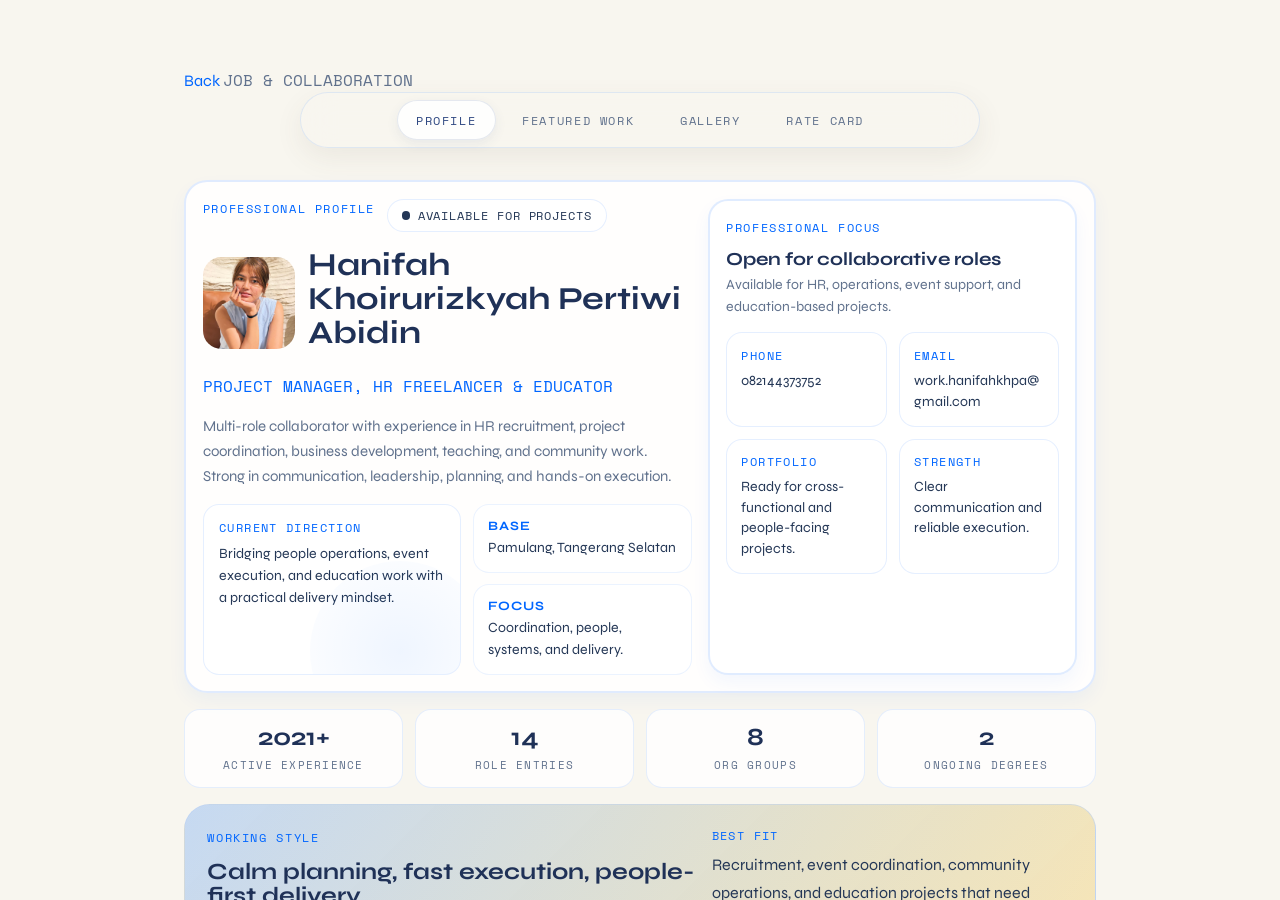
==== commit f05963ea: "Update portfolio sections and night gallery layout" ====
--- a/job.html
+++ b/job.html
@@ -335,46 +335,46 @@
         </div>
         <div class="featured-gallery-grid">
          <button class="featured-gallery-card gallery-shape-tall gallery-trigger" type="button" data-image-src="assets/gallery-import/WhatsApp%20Image%202026-04-02%20at%207.10.17%20PM.jpeg" data-image-alt="Gallery photo 1">
-          <img src="assets/gallery-import/WhatsApp%20Image%202026-04-02%20at%207.10.17%20PM.jpeg" alt="Gallery photo 1" class="featured-gallery-image">
+          <img src="assets/gallery-import/WhatsApp%20Image%202026-04-02%20at%207.10.17%20PM.jpeg" alt="Gallery photo 1" class="featured-gallery-image" loading="lazy" decoding="async" fetchpriority="low">
          </button>
          <button class="featured-gallery-card gallery-shape-medium gallery-trigger" type="button" data-image-src="assets/gallery-import/WhatsApp%20Image%202026-04-02%20at%207.10.18%20PM%20%281%29.jpeg" data-image-alt="Gallery photo 2">
-          <img src="assets/gallery-import/WhatsApp%20Image%202026-04-02%20at%207.10.18%20PM%20%281%29.jpeg" alt="Gallery photo 2" class="featured-gallery-image">
+          <img src="assets/gallery-import/WhatsApp%20Image%202026-04-02%20at%207.10.18%20PM%20%281%29.jpeg" alt="Gallery photo 2" class="featured-gallery-image" loading="lazy" decoding="async" fetchpriority="low">
          </button>
          <button class="featured-gallery-card gallery-shape-small gallery-trigger" type="button" data-image-src="assets/gallery-import/WhatsApp%20Image%202026-04-02%20at%207.10.18%20PM.jpeg" data-image-alt="Gallery photo 3">
-          <img src="assets/gallery-import/WhatsApp%20Image%202026-04-02%20at%207.10.18%20PM.jpeg" alt="Gallery photo 3" class="featured-gallery-image">
+          <img src="assets/gallery-import/WhatsApp%20Image%202026-04-02%20at%207.10.18%20PM.jpeg" alt="Gallery photo 3" class="featured-gallery-image" loading="lazy" decoding="async" fetchpriority="low">
          </button>
          <button class="featured-gallery-card gallery-shape-wide gallery-trigger" type="button" data-image-src="assets/gallery-import/WhatsApp%20Image%202026-04-02%20at%207.10.19%20PM%20%281%29.jpeg" data-image-alt="Gallery photo 4">
-          <img src="assets/gallery-import/WhatsApp%20Image%202026-04-02%20at%207.10.19%20PM%20%281%29.jpeg" alt="Gallery photo 4" class="featured-gallery-image">
+          <img src="assets/gallery-import/WhatsApp%20Image%202026-04-02%20at%207.10.19%20PM%20%281%29.jpeg" alt="Gallery photo 4" class="featured-gallery-image" loading="lazy" decoding="async" fetchpriority="low">
          </button>
          <button class="featured-gallery-card gallery-shape-medium gallery-trigger" type="button" data-image-src="assets/gallery-import/WhatsApp%20Image%202026-04-02%20at%207.10.19%20PM.jpeg" data-image-alt="Gallery photo 5">
-          <img src="assets/gallery-import/WhatsApp%20Image%202026-04-02%20at%207.10.19%20PM.jpeg" alt="Gallery photo 5" class="featured-gallery-image">
+          <img src="assets/gallery-import/WhatsApp%20Image%202026-04-02%20at%207.10.19%20PM.jpeg" alt="Gallery photo 5" class="featured-gallery-image" loading="lazy" decoding="async" fetchpriority="low">
          </button>
          <button class="featured-gallery-card gallery-shape-tall gallery-trigger" type="button" data-image-src="assets/gallery-import/WhatsApp%20Image%202026-04-02%20at%207.10.20%20PM%20%281%29.jpeg" data-image-alt="Gallery photo 6">
-          <img src="assets/gallery-import/WhatsApp%20Image%202026-04-02%20at%207.10.20%20PM%20%281%29.jpeg" alt="Gallery photo 6" class="featured-gallery-image">
+          <img src="assets/gallery-import/WhatsApp%20Image%202026-04-02%20at%207.10.20%20PM%20%281%29.jpeg" alt="Gallery photo 6" class="featured-gallery-image" loading="lazy" decoding="async" fetchpriority="low">
          </button>
          <button class="featured-gallery-card gallery-shape-small gallery-trigger" type="button" data-image-src="assets/gallery-import/WhatsApp%20Image%202026-04-02%20at%207.10.20%20PM%20%282%29.jpeg" data-image-alt="Gallery photo 7">
-          <img src="assets/gallery-import/WhatsApp%20Image%202026-04-02%20at%207.10.20%20PM%20%282%29.jpeg" alt="Gallery photo 7" class="featured-gallery-image">
+          <img src="assets/gallery-import/WhatsApp%20Image%202026-04-02%20at%207.10.20%20PM%20%282%29.jpeg" alt="Gallery photo 7" class="featured-gallery-image" loading="lazy" decoding="async" fetchpriority="low">
          </button>
          <button class="featured-gallery-card gallery-shape-medium gallery-trigger" type="button" data-image-src="assets/gallery-import/WhatsApp%20Image%202026-04-02%20at%207.10.20%20PM.jpeg" data-image-alt="Gallery photo 8">
-          <img src="assets/gallery-import/WhatsApp%20Image%202026-04-02%20at%207.10.20%20PM.jpeg" alt="Gallery photo 8" class="featured-gallery-image">
+          <img src="assets/gallery-import/WhatsApp%20Image%202026-04-02%20at%207.10.20%20PM.jpeg" alt="Gallery photo 8" class="featured-gallery-image" loading="lazy" decoding="async" fetchpriority="low">
          </button>
          <button class="featured-gallery-card gallery-shape-tall gallery-trigger" type="button" data-image-src="assets/gallery-import/WhatsApp%20Image%202026-04-02%20at%207.10.21%20PM%20%281%29.jpeg" data-image-alt="Gallery photo 9">
-          <img src="assets/gallery-import/WhatsApp%20Image%202026-04-02%20at%207.10.21%20PM%20%281%29.jpeg" alt="Gallery photo 9" class="featured-gallery-image">
+          <img src="assets/gallery-import/WhatsApp%20Image%202026-04-02%20at%207.10.21%20PM%20%281%29.jpeg" alt="Gallery photo 9" class="featured-gallery-image" loading="lazy" decoding="async" fetchpriority="low">
          </button>
          <button class="featured-gallery-card gallery-shape-wide gallery-trigger" type="button" data-image-src="assets/gallery-import/WhatsApp%20Image%202026-04-02%20at%207.10.21%20PM%20%282%29.jpeg" data-image-alt="Gallery photo 10">
-          <img src="assets/gallery-import/WhatsApp%20Image%202026-04-02%20at%207.10.21%20PM%20%282%29.jpeg" alt="Gallery photo 10" class="featured-gallery-image">
+          <img src="assets/gallery-import/WhatsApp%20Image%202026-04-02%20at%207.10.21%20PM%20%282%29.jpeg" alt="Gallery photo 10" class="featured-gallery-image" loading="lazy" decoding="async" fetchpriority="low">
          </button>
          <button class="featured-gallery-card gallery-shape-small gallery-trigger" type="button" data-image-src="assets/gallery-import/WhatsApp%20Image%202026-04-02%20at%207.10.21%20PM.jpeg" data-image-alt="Gallery photo 11">
-          <img src="assets/gallery-import/WhatsApp%20Image%202026-04-02%20at%207.10.21%20PM.jpeg" alt="Gallery photo 11" class="featured-gallery-image">
+          <img src="assets/gallery-import/WhatsApp%20Image%202026-04-02%20at%207.10.21%20PM.jpeg" alt="Gallery photo 11" class="featured-gallery-image" loading="lazy" decoding="async" fetchpriority="low">
          </button>
          <button class="featured-gallery-card gallery-shape-tall gallery-trigger" type="button" data-image-src="assets/gallery-import/WhatsApp%20Image%202026-04-02%20at%207.10.22%20PM%20%281%29.jpeg" data-image-alt="Gallery photo 12">
-          <img src="assets/gallery-import/WhatsApp%20Image%202026-04-02%20at%207.10.22%20PM%20%281%29.jpeg" alt="Gallery photo 12" class="featured-gallery-image">
+          <img src="assets/gallery-import/WhatsApp%20Image%202026-04-02%20at%207.10.22%20PM%20%281%29.jpeg" alt="Gallery photo 12" class="featured-gallery-image" loading="lazy" decoding="async" fetchpriority="low">
          </button>
          <button class="featured-gallery-card gallery-shape-medium gallery-trigger" type="button" data-image-src="assets/gallery-import/WhatsApp%20Image%202026-04-02%20at%207.10.22%20PM.jpeg" data-image-alt="Gallery photo 13">
-          <img src="assets/gallery-import/WhatsApp%20Image%202026-04-02%20at%207.10.22%20PM.jpeg" alt="Gallery photo 13" class="featured-gallery-image">
+          <img src="assets/gallery-import/WhatsApp%20Image%202026-04-02%20at%207.10.22%20PM.jpeg" alt="Gallery photo 13" class="featured-gallery-image" loading="lazy" decoding="async" fetchpriority="low">
          </button>
          <button class="featured-gallery-card gallery-shape-small gallery-trigger" type="button" data-image-src="assets/gallery-import/WhatsApp%20Image%202026-04-02%20at%207.10.23%20PM.jpeg" data-image-alt="Gallery photo 14">
-          <img src="assets/gallery-import/WhatsApp%20Image%202026-04-02%20at%207.10.23%20PM.jpeg" alt="Gallery photo 14" class="featured-gallery-image">
+          <img src="assets/gallery-import/WhatsApp%20Image%202026-04-02%20at%207.10.23%20PM.jpeg" alt="Gallery photo 14" class="featured-gallery-image" loading="lazy" decoding="async" fetchpriority="low">
          </button>
         </div>
        </div>
@@ -412,8 +412,9 @@
          });
          return;
        }
-       const rowHeight = 8;
-       const gap = 16;
+       const gridStyles = window.getComputedStyle(galleryGrid);
+       const rowHeight = parseFloat(gridStyles.getPropertyValue('grid-auto-rows')) || 6;
+       const gap = parseFloat(gridStyles.getPropertyValue('gap')) || 14;
        items.forEach((item) => {
          const itemHeight = item.getBoundingClientRect().height;
          const rowSpan = Math.ceil((itemHeight + gap) / (rowHeight + gap));
@@ -459,15 +460,19 @@
        });
      });
 
-     if (galleryGrid) {
-       const galleryImages = galleryGrid.querySelectorAll('img');
-       galleryImages.forEach((image) => {
-         if (image.complete) layoutMasonry();
-         else image.addEventListener('load', layoutMasonry);
-       });
-       window.addEventListener('resize', layoutMasonry);
-       layoutMasonry();
-     }
+       if (galleryGrid) {
+         const galleryImages = galleryGrid.querySelectorAll('img');
+         galleryImages.forEach((image) => {
+          const markLoaded = () => {
+            image.classList.add('is-loaded');
+            requestAnimationFrame(layoutMasonry);
+          };
+          if (image.complete) markLoaded();
+          else image.addEventListener('load', markLoaded, { once: true });
+         });
+         window.addEventListener('resize', layoutMasonry);
+         layoutMasonry();
+       }
 
      closeButton.addEventListener('click', closeLightbox);
      lightbox.addEventListener('click', function (event) {
--- a/css/main.css
+++ b/css/main.css
@@ -23,6 +23,545 @@
   overflow-x: hidden;
   display: flex;
   flex-direction: column;
+}
+
+.portfolio-scroll-page {
+  display: block;
+}
+
+.portfolio-master-shell {
+  position: sticky;
+  top: 0;
+  z-index: 30;
+  padding: 0.6rem 1rem 0;
+  pointer-events: none;
+  transition:
+    transform 0.28s ease,
+    opacity 0.28s ease;
+}
+
+.portfolio-master-nav {
+  width: min(100%, 680px);
+  margin: 0 auto;
+  min-height: auto;
+  padding: 0.45rem;
+  border-radius: 999px;
+  background: rgba(255, 255, 255, 0.72);
+  border: 1px solid rgba(92, 74, 66, 0.09);
+  box-shadow: 0 10px 28px rgba(92, 74, 66, 0.08);
+  backdrop-filter: blur(16px);
+  pointer-events: auto;
+}
+
+.portfolio-master-shell.is-hidden {
+  opacity: 0;
+  transform: translateY(-12px);
+}
+
+.portfolio-master-shell.is-hidden .portfolio-master-nav {
+  pointer-events: none;
+}
+
+.portfolio-master-nav .nav-pill {
+  min-width: 0;
+  padding: 0.65rem 1.15rem;
+  color: #6f645c;
+  border: 1px solid transparent;
+  background: transparent;
+  font-size: 0.72rem;
+  letter-spacing: 0.14em;
+}
+
+.portfolio-master-nav .nav-pill:hover,
+.portfolio-master-nav .nav-pill.active {
+  color: #2f4882;
+  border-color: rgba(47, 72, 130, 0.12);
+  background: rgba(255, 255, 255, 0.86);
+  box-shadow: 0 4px 12px rgba(47, 72, 130, 0.08);
+}
+
+.job-theme .detail-scroll-nav,
+.night-theme .detail-scroll-nav {
+  width: min(100%, 680px);
+  min-height: auto;
+  padding: 0.45rem;
+  border-radius: 999px;
+  background: rgba(255, 255, 255, 0.72);
+  border: 1px solid rgba(92, 74, 66, 0.09);
+  box-shadow: 0 10px 28px rgba(92, 74, 66, 0.08);
+  backdrop-filter: blur(16px);
+}
+
+.job-theme .job-tab,
+.night-theme .night-tab {
+  min-width: 0;
+  padding: 0.65rem 1.15rem;
+  color: #6f645c;
+  border: 1px solid transparent;
+  background: transparent;
+  font-size: 0.72rem;
+  letter-spacing: 0.14em;
+  border-radius: 999px;
+  box-shadow: none;
+}
+
+.job-theme .job-tab:hover,
+.job-theme .job-tab.active,
+.night-theme .night-tab:hover,
+.night-theme .night-tab.active {
+  color: #2f4882;
+  border-color: rgba(47, 72, 130, 0.12);
+  background: rgba(255, 255, 255, 0.86);
+  box-shadow: 0 4px 12px rgba(47, 72, 130, 0.08);
+}
+
+.job-theme .detail-scroll-nav-toggle,
+.night-theme .detail-scroll-nav-toggle {
+  min-height: 2.8rem;
+  border: 1px solid rgba(92, 74, 66, 0.08);
+  background: rgba(255, 255, 255, 0.94);
+  color: #5c4a42;
+  box-shadow: 0 10px 24px rgba(92, 74, 66, 0.08);
+  font-size: 0.72rem;
+  letter-spacing: 0.14em;
+  border-radius: 0.85rem;
+}
+
+.portfolio-side-link {
+  display: inline-block;
+  text-decoration: none;
+}
+
+.portfolio-section-label {
+  display: block;
+  width: min(100%, 960px);
+  margin: 0 auto 1.1rem;
+  padding-top: 0.75rem;
+  text-align: center;
+  font-size: 0.78rem;
+  letter-spacing: 0.24em;
+  text-transform: uppercase;
+  line-height: 1.4;
+  position: relative;
+  z-index: 6;
+}
+
+.job-theme .portfolio-section-label {
+  color: #0066ff;
+}
+
+.night-theme .portfolio-section-label {
+  color: #ff1493;
+}
+
+.job-ratecard-shell {
+  padding: 0.75rem;
+}
+
+.job-ratecard-head {
+  margin-bottom: 0.45rem;
+}
+
+.job-ratecard-head .section-heading {
+  margin-bottom: 0.35rem;
+}
+
+.job-ratecard-embedded .yiyaa-accordion-stack {
+  display: grid;
+  gap: 0.6rem;
+}
+
+.job-ratecard-embedded .yiyaa-accordion-card {
+  border-radius: 1rem;
+}
+
+.job-ratecard-embedded .yiyaa-accordion-summary {
+  padding: 0.5rem 0.8rem;
+  min-height: 64px;
+}
+
+.job-ratecard-embedded .yiyaa-accordion-summary .section-heading {
+  font-size: 0.98rem;
+  line-height: 1.2;
+}
+
+.job-ratecard-embedded .yiyaa-accordion-content {
+  padding: 0 1rem 1rem;
+}
+
+.job-ratecard-embedded .yiyaa-accordion-summary .section-kicker {
+  margin-bottom: 0.12rem;
+  font-size: 0.64rem;
+}
+
+.job-ratecard-embedded .yiyaa-accordion-icon {
+  width: 2.15rem;
+  height: 2.15rem;
+  font-size: 1.15rem;
+}
+
+.job-ratecard-embedded .yiyaa-character-showcase {
+  gap: 0.85rem;
+}
+
+.job-ratecard-embedded .yiyaa-profile-hero,
+.job-ratecard-embedded .yiyaa-dodonts-shell,
+.job-ratecard-embedded .yiyaa-rate-info-shell {
+  padding: 0.4rem 0 0;
+  border-radius: 0;
+  background: transparent;
+  border: 0;
+  box-shadow: none;
+}
+
+.job-ratecard-embedded .yiyaa-stats-grid {
+  grid-template-columns: repeat(3, minmax(0, 1fr));
+  gap: 0.5rem;
+}
+
+.job-ratecard-embedded .stat-item,
+.job-ratecard-embedded .highlight-card,
+.job-ratecard-embedded .info-card,
+.job-ratecard-embedded .yiyaa-dodonts-card,
+.job-ratecard-embedded .yiyaa-rate-info-card,
+.job-ratecard-embedded .yiyaa-booking-step,
+.job-ratecard-embedded .yiyaa-rate-manifesto-card {
+  padding: 0.9rem;
+}
+
+.job-ratecard-embedded .stat-item {
+  display: grid;
+  grid-template-columns: 1.65rem 1fr;
+  gap: 0.45rem;
+  align-items: center;
+  padding: 0.62rem;
+  min-height: 0;
+  border-radius: 0.85rem;
+  background: rgba(255, 255, 255, 0.72);
+  border: 1px solid rgba(0, 102, 255, 0.08);
+  box-shadow: none;
+}
+
+.job-ratecard-embedded .stat-item:hover,
+.job-ratecard-embedded .highlight-card:hover,
+.job-ratecard-embedded .info-card:hover,
+.job-ratecard-embedded .yiyaa-dodonts-card:hover,
+.job-ratecard-embedded .yiyaa-rate-info-card:hover,
+.job-ratecard-embedded .yiyaa-booking-step:hover,
+.job-ratecard-embedded .yiyaa-rate-manifesto-card:hover {
+  transform: none;
+  box-shadow: none;
+}
+
+.job-ratecard-embedded .stat-icon {
+  width: 1.65rem;
+  height: 1.65rem;
+  display: inline-flex;
+  align-items: center;
+  justify-content: center;
+  font-size: 0.95rem;
+}
+
+.job-ratecard-embedded .stat-label {
+  font-size: 0.58rem;
+  margin-bottom: 0.08rem;
+}
+
+.job-ratecard-embedded .stat-value {
+  font-size: 0.78rem;
+  line-height: 1.2;
+}
+
+.job-ratecard-embedded .profile-info h3 {
+  font-size: 1.25rem;
+}
+
+.job-ratecard-embedded .profile-info p,
+.job-ratecard-embedded .highlight-content p,
+.job-ratecard-embedded .info-card p,
+.job-ratecard-embedded .yiyaa-dodonts-card-head p,
+.job-ratecard-embedded .yiyaa-rate-info-head p,
+.job-ratecard-embedded .yiyaa-rate-info-card p,
+.job-ratecard-embedded .yiyaa-booking-step p,
+.job-ratecard-embedded .yiyaa-rate-manifesto-card p {
+  font-size: 0.9rem;
+  line-height: 1.55;
+}
+
+.job-ratecard-embedded .yiyaa-dodonts-grid,
+.job-ratecard-embedded .yiyaa-rate-info-grid,
+.job-ratecard-embedded .yiyaa-rate-manifesto {
+  gap: 0.75rem;
+}
+
+.job-ratecard-embedded .highlight-card,
+.job-ratecard-embedded .info-card,
+.job-ratecard-embedded .yiyaa-dodonts-card,
+.job-ratecard-embedded .yiyaa-rate-info-card,
+.job-ratecard-embedded .yiyaa-booking-step,
+.job-ratecard-embedded .yiyaa-rate-manifesto-card {
+  box-shadow: none;
+}
+
+.job-ratecard-embedded .yiyaa-dodonts-card,
+.job-ratecard-embedded .yiyaa-rate-info-card,
+.job-ratecard-embedded .yiyaa-booking-step,
+.job-ratecard-embedded .yiyaa-rate-manifesto-card,
+.job-ratecard-embedded .highlight-card,
+.job-ratecard-embedded .info-card {
+  background: rgba(255, 255, 255, 0.66);
+  border: 1px solid rgba(0, 102, 255, 0.06);
+}
+
+.job-ratecard-embedded .yiyaa-dodonts-card {
+  padding: 0.7rem 0.8rem;
+  border-radius: 0.95rem;
+}
+
+.job-ratecard-embedded .yiyaa-dodonts-card-head {
+  gap: 0.28rem;
+}
+
+.job-ratecard-embedded .yiyaa-dodonts-card h3 {
+  font-size: 0.98rem;
+  margin: 0;
+}
+
+.job-ratecard-embedded .yiyaa-dodonts-card-head p {
+  font-size: 0.82rem;
+  line-height: 1.45;
+}
+
+.job-ratecard-embedded .yiyaa-signal-card {
+  padding: 0.48rem 0.7rem;
+  font-size: 0.72rem;
+}
+
+.job-ratecard-embedded .yiyaa-rule-card-list {
+  gap: 0.42rem;
+  margin-top: 0.55rem;
+}
+
+.job-ratecard-embedded .yiyaa-rate-info-grid {
+  grid-template-columns: repeat(3, minmax(0, 1fr));
+  gap: 0.65rem;
+}
+
+.job-ratecard-embedded .yiyaa-rate-info-card {
+  padding: 0.8rem 0.85rem;
+  border-radius: 0.95rem;
+  box-shadow: none;
+}
+
+.job-ratecard-embedded .yiyaa-rate-info-card h4 {
+  font-size: 0.88rem;
+}
+
+.job-ratecard-embedded .yiyaa-rate-info-card p {
+  font-size: 0.84rem;
+  line-height: 1.48;
+}
+
+.job-ratecard-embedded .yiyaa-rule-card-list {
+  gap: 0.55rem;
+}
+
+.job-ratecard-embedded .yiyaa-rule-card {
+  padding: 0.8rem 0.9rem 0.8rem 1rem;
+  background: rgba(255, 255, 255, 0.72);
+  box-shadow: none;
+}
+
+.job-ratecard-embedded .yiyaa-rule-card p {
+  font-size: 0.86rem;
+  line-height: 1.5;
+}
+
+.job-ratecard-embedded .yiyaa-booking-roadmap {
+  gap: 0.75rem;
+}
+
+@media (max-width: 768px) {
+  .job-ratecard-shell {
+    padding: 0.72rem;
+  }
+
+  .job-ratecard-head {
+    margin-bottom: 0.4rem;
+  }
+
+  .job-ratecard-embedded .yiyaa-accordion-summary {
+    padding: 0.46rem 0.72rem;
+    min-height: 60px;
+  }
+
+  .job-ratecard-embedded .yiyaa-accordion-content {
+    padding: 0 0.9rem 0.9rem;
+  }
+
+  .job-ratecard-embedded .yiyaa-profile-hero {
+    gap: 0.9rem;
+  }
+
+  .job-ratecard-embedded .yiyaa-stats-grid {
+    grid-template-columns: repeat(2, minmax(0, 1fr));
+    gap: 0.45rem;
+  }
+
+  .job-ratecard-embedded .yiyaa-rate-info-grid {
+    grid-template-columns: 1fr;
+    gap: 0.6rem;
+  }
+
+  .job-ratecard-embedded .yiyaa-dodonts-card,
+  .job-ratecard-embedded .yiyaa-rate-info-card,
+  .job-ratecard-embedded .yiyaa-booking-step,
+  .job-ratecard-embedded .yiyaa-rate-manifesto-card,
+  .job-ratecard-embedded .highlight-card,
+  .job-ratecard-embedded .info-card {
+    padding: 0.72rem;
+  }
+}
+
+@media (max-width: 560px) {
+  .job-ratecard-shell {
+    padding: 0.68rem;
+  }
+
+  .job-ratecard-head .section-heading {
+    font-size: 1.05rem;
+  }
+
+  .job-ratecard-embedded .yiyaa-accordion-summary .section-heading {
+    font-size: 0.9rem;
+  }
+
+  .job-ratecard-embedded .yiyaa-accordion-summary {
+    padding: 0.42rem 0.68rem;
+    min-height: 54px;
+  }
+
+  .job-ratecard-embedded .yiyaa-accordion-icon {
+    width: 2rem;
+    height: 2rem;
+    font-size: 1rem;
+  }
+
+  .job-ratecard-embedded .yiyaa-character-showcase {
+    gap: 0.9rem;
+  }
+
+  .job-ratecard-embedded .yiyaa-profile-hero,
+  .job-ratecard-embedded .yiyaa-dodonts-shell,
+  .job-ratecard-embedded .yiyaa-rate-info-shell {
+    padding-top: 0.3rem;
+  }
+
+  .job-ratecard-embedded .yiyaa-dodonts-grid,
+  .job-ratecard-embedded .yiyaa-rate-info-grid,
+  .job-ratecard-embedded .yiyaa-rate-manifesto {
+    grid-template-columns: 1fr;
+  }
+
+  .job-ratecard-embedded .yiyaa-rate-info-card {
+    padding: 0.78rem 0.82rem;
+  }
+
+  .job-ratecard-embedded .yiyaa-stats-grid {
+    grid-template-columns: repeat(2, minmax(0, 1fr));
+    gap: 0.42rem;
+  }
+
+  .job-ratecard-embedded .stat-item {
+    grid-template-columns: 1fr;
+    gap: 0.28rem;
+    justify-items: stretch;
+    align-items: center;
+    padding: 0.52rem 0.56rem;
+    text-align: center;
+  }
+
+  .job-ratecard-embedded .stat-icon {
+    width: 1.25rem;
+    height: 1.25rem;
+  }
+
+  .job-ratecard-embedded .stat-label {
+    font-size: 0.5rem;
+    text-align: center;
+  }
+
+  .job-ratecard-embedded .stat-value {
+    font-size: 0.64rem;
+    text-align: center;
+    word-break: break-word;
+    overflow-wrap: anywhere;
+  }
+
+  .job-ratecard-embedded .stat-content {
+    width: 100%;
+    display: grid;
+    justify-items: center;
+    align-content: center;
+    max-width: 92%;
+    margin: 0 auto;
+  }
+
+  .job-ratecard-embedded .yiyaa-dodonts-card {
+    padding: 0.62rem 0.7rem;
+    border-radius: 0.85rem;
+  }
+
+  .job-ratecard-embedded .yiyaa-dodonts-card h3 {
+    font-size: 0.9rem;
+  }
+
+  .job-ratecard-embedded .yiyaa-dodonts-card-head p,
+  .job-ratecard-embedded .yiyaa-rate-info-head p,
+  .job-ratecard-embedded .yiyaa-rate-info-card p,
+  .job-ratecard-embedded .yiyaa-booking-step p,
+  .job-ratecard-embedded .yiyaa-rate-manifesto-card p,
+  .job-ratecard-embedded .highlight-content p,
+  .job-ratecard-embedded .info-card p {
+    font-size: 0.8rem;
+    line-height: 1.42;
+  }
+
+  .job-ratecard-embedded .yiyaa-signal-card {
+    padding: 0.42rem 0.58rem;
+    font-size: 0.68rem;
+  }
+
+  .job-ratecard-embedded .yiyaa-rule-card p,
+  .job-ratecard-embedded .profile-info p,
+  .job-ratecard-embedded .highlight-content p,
+  .job-ratecard-embedded .info-card p,
+  .job-ratecard-embedded .yiyaa-rate-info-head p,
+  .job-ratecard-embedded .yiyaa-rate-info-card p,
+  .job-ratecard-embedded .yiyaa-booking-step p,
+  .job-ratecard-embedded .yiyaa-rate-manifesto-card p {
+    font-size: 0.84rem;
+  }
+}
+
+.job-theme .detail-scroll-nav,
+.night-theme .detail-scroll-nav {
+  margin-top: 0;
+}
+
+.job-theme .detail-shell,
+.night-theme .detail-shell {
+  padding-top: 1.75rem;
+}
+
+#jobSection,
+#nightSection {
+  padding-top: 2.5rem;
+}
+
+#jobSection .portfolio-section-label,
+#nightSection .portfolio-section-label {
+  margin-bottom: 1.35rem;
 }
 
 /* Landing section */
@@ -113,10 +652,10 @@
 
 /* Nav Pill */
 .nav-pill {
-  padding: 0.65rem 1.6rem;
+  padding: 0.65rem 1.15rem;
   border-radius: 9999px;
-  font-size: 0.8rem;
-  letter-spacing: 0.05em;
+  font-size: 0.72rem;
+  letter-spacing: 0.14em;
   text-transform: uppercase;
   transition: all 0.3s;
   cursor: pointer;
@@ -455,16 +994,16 @@
   display: flex;
   flex-wrap: nowrap;
   justify-content: center;
-  gap: 0.65rem;
+  gap: 0.45rem;
   width: 100%;
-  max-width: 1380px;
+  max-width: 680px;
   min-width: 0;
   box-sizing: border-box;
   margin-left: auto;
   margin-right: auto;
-  padding: 1rem 2.25rem;
+  padding: 0.45rem;
   margin-bottom: 2rem;
-  border-radius: 1.25rem;
+  border-radius: 999px;
   backdrop-filter: blur(12px);
   overflow: visible;
 }
@@ -473,23 +1012,27 @@
   display: none;
   width: 100%;
   align-items: center;
-  justify-content: space-between;
+  justify-content: center;
   gap: 0.75rem;
-  padding: 0.85rem 1rem;
-  border-radius: 1rem;
+  padding: 0.78rem 1rem;
+  border-radius: 0.9rem;
   border: 1px solid transparent;
   background: transparent;
   font: inherit;
-  letter-spacing: 0.05em;
+  letter-spacing: 0.14em;
   text-transform: uppercase;
   cursor: pointer;
+  text-align: center;
 }
 
 .detail-scroll-nav-toggle-label {
+  display: block;
+  width: 100%;
   min-width: 0;
   overflow: hidden;
   text-overflow: ellipsis;
   white-space: nowrap;
+  text-align: center;
 }
 
 .detail-scroll-nav-toggle-icon {
@@ -509,7 +1052,7 @@
 .detail-scroll-nav.is-dropdown a {
   display: none;
   width: 100%;
-  text-align: left;
+  text-align: center;
 }
 
 .detail-scroll-nav.is-dropdown.is-open a {
@@ -610,6 +1153,124 @@
 
 .profile-side {
   grid-column: 2;
+}
+
+.job-theme #job-profile .split-hero {
+  grid-template-columns: minmax(0, 1.14fr) minmax(260px, 0.86fr);
+  gap: 1rem;
+  padding: 1.05rem;
+  border-radius: 1.45rem;
+}
+
+.job-theme #job-profile .profile-heading-row {
+  gap: 0.85rem;
+  margin-bottom: 0.65rem;
+}
+
+.job-theme #job-profile .profile-badge-image {
+  width: clamp(70px, 8vw, 92px);
+  border-radius: 1.15rem;
+}
+
+.job-theme #job-profile .section-heading {
+  margin-bottom: 0.55rem;
+}
+
+.job-theme #job-profile .section-lead {
+  max-width: 60ch;
+  font-size: 0.94rem;
+  line-height: 1.65;
+}
+
+.job-theme #job-profile .hero-meta-grid {
+  display: grid;
+  grid-template-columns: minmax(0, 1.08fr) minmax(0, 0.92fr);
+  gap: 0.75rem;
+  margin-top: 1rem;
+}
+
+.job-theme #job-profile .hero-intro-panel,
+.job-theme #job-profile .hero-fact-list {
+  height: 100%;
+}
+
+.job-theme #job-profile .hero-intro-panel {
+  padding: 0.85rem 0.95rem;
+  border-radius: 1rem;
+}
+
+.job-theme #job-profile .hero-intro-panel p,
+.job-theme #job-profile .hero-fact p {
+  margin: 0;
+  font-size: 0.88rem;
+  line-height: 1.55;
+}
+
+.job-theme #job-profile .hero-fact-list {
+  display: grid;
+  gap: 0.7rem;
+}
+
+.job-theme #job-profile .hero-fact {
+  padding: 0.8rem 0.9rem;
+  border-radius: 1rem;
+  background: rgba(255, 255, 255, 0.68);
+  border: 1px solid rgba(0, 102, 255, 0.08);
+}
+
+.job-theme #job-profile .profile-side {
+  padding: 1rem !important;
+  border-radius: 1.25rem;
+  display: grid;
+  align-content: start;
+  gap: 0.9rem;
+}
+
+.job-theme #job-profile .profile-side .mb-5 {
+  margin-bottom: 0;
+}
+
+.job-theme #job-profile .profile-side .section-heading {
+  font-size: 1.15rem !important;
+}
+
+.job-theme #job-profile .profile-side .section-lead {
+  font-size: 0.88rem !important;
+  line-height: 1.55;
+}
+
+.job-theme #job-profile .section-grid-two {
+  gap: 0.75rem;
+}
+
+.job-theme #job-profile .mini-card {
+  padding: 0.85rem 0.9rem;
+  border-radius: 1rem;
+}
+
+.job-theme #job-profile .mini-card p {
+  font-size: 0.88rem;
+  line-height: 1.45;
+}
+
+.job-theme #job-profile .stat-strip {
+  gap: 0.75rem;
+  margin-top: 1rem;
+}
+
+.job-theme #job-profile .stat-panel {
+  padding: 0.9rem 0.75rem;
+  border-radius: 1rem;
+}
+
+.job-theme #job-profile .stat-panel strong {
+  font-size: 1.55rem;
+  margin-bottom: 0.25rem;
+}
+
+.job-theme #job-profile .stat-panel .font-mono {
+  font-size: 0.66rem;
+  letter-spacing: 0.12em;
 }
 
 .mosaic-grid {
@@ -1725,6 +2386,10 @@
 }
 
 @media (max-width: 768px) {
+  .portfolio-master-shell {
+    padding: 0.55rem 0.8rem 0;
+  }
+
   .yiyaa-dodonts-shell {
     gap: 0.9rem;
     padding: 0.9rem;
@@ -1982,6 +2647,48 @@
     grid-template-columns: repeat(2, minmax(0, 1fr));
   }
 
+  .job-theme #job-profile .split-hero {
+    display: flex;
+    flex-direction: column;
+    align-items: stretch;
+    gap: 0.9rem;
+    padding: 0.95rem;
+  }
+
+  .job-theme #job-profile .split-hero > div:first-child,
+  .job-theme #job-profile .profile-side {
+    display: block;
+    min-width: 0;
+    width: 100%;
+    flex: 0 0 auto;
+  }
+
+  .job-theme #job-profile .profile-heading-row {
+    align-items: center;
+  }
+
+  .job-theme #job-profile .hero-meta-grid {
+    grid-template-columns: 1fr;
+    gap: 0.65rem;
+  }
+
+  .job-theme #job-profile .profile-side {
+    grid-column: auto;
+    order: 2;
+    position: static;
+    margin: 0;
+    padding: 0.9rem !important;
+  }
+
+  .job-theme #job-profile .section-grid-two {
+    grid-template-columns: 1fr;
+    gap: 0.65rem;
+  }
+
+  .job-theme #job-profile .mini-card {
+    min-height: 100%;
+  }
+
   .highlight-band aside {
     grid-template-columns: repeat(2, minmax(0, 1fr));
   }
@@ -2003,6 +2710,80 @@
 }
 
 @media (max-width: 560px) {
+  .job-ratecard-embedded .yiyaa-stats-grid {
+    width: calc(100% + 12px);
+    margin-left: -12px;
+    margin-right: 0;
+  }
+
+  .job-ratecard-embedded .yiyaa-stats-grid .stat-item {
+    grid-template-columns: 1fr;
+    justify-items: center;
+    align-items: center;
+    text-align: center;
+  }
+
+  .job-ratecard-embedded .yiyaa-stats-grid .stat-icon {
+    margin: 0 auto 0.15rem;
+  }
+
+  .job-ratecard-embedded .yiyaa-stats-grid .stat-content {
+    width: 100%;
+    max-width: 100%;
+    display: grid;
+    justify-items: center;
+    text-align: center;
+    transform: translateX(-8px);
+  }
+
+  .job-ratecard-embedded .yiyaa-stats-grid .stat-label,
+  .job-ratecard-embedded .yiyaa-stats-grid .stat-value {
+    text-align: center;
+  }
+
+  .portfolio-master-nav {
+    width: min(100%, 420px);
+    padding: 0.45rem;
+    border-radius: 1rem;
+  }
+
+  .portfolio-master-nav.is-dropdown {
+    display: grid;
+    justify-content: stretch;
+    gap: 0.35rem;
+    border-radius: 1rem;
+  }
+
+  .portfolio-master-nav.is-dropdown .detail-scroll-nav-toggle {
+    display: inline-flex;
+    align-items: center;
+    justify-content: center;
+    min-height: 2.8rem;
+    border: 1px solid rgba(92, 74, 66, 0.08);
+    background: rgba(255, 255, 255, 0.94);
+    color: #5c4a42;
+    box-shadow: 0 10px 24px rgba(92, 74, 66, 0.08);
+    font-size: 0.72rem;
+    letter-spacing: 0.14em;
+    border-radius: 0.85rem;
+  }
+
+  .detail-scroll-nav-toggle-icon {
+    display: none;
+  }
+
+  .portfolio-master-nav.is-dropdown a {
+    display: none;
+  }
+
+  .portfolio-master-nav.is-dropdown.is-open a {
+    display: block;
+    width: 100%;
+    text-align: center;
+    border-radius: 0.85rem;
+    background: rgba(255, 255, 255, 0.92);
+  }
+
   .hero-header {
     padding-inline: 0.7rem;
     gap: 0.75rem;
@@ -2122,10 +2903,10 @@
     display: flex;
     flex-wrap: wrap;
     justify-content: center;
-    gap: 0.55rem;
+    gap: 0.4rem;
     width: 100%;
-    max-width: none;
-    padding: 0.65rem;
+    max-width: 420px;
+    padding: 0.45rem;
     border-radius: 1rem;
   }
 
@@ -2133,12 +2914,33 @@
     display: flex;
     flex-wrap: wrap;
     justify-content: center;
-    gap: 0.55rem;
+    gap: 0.4rem;
     width: 100%;
-    max-width: none;
-    padding: 0.65rem;
+    max-width: 420px;
+    padding: 0.45rem;
     border-radius: 1rem;
     margin-bottom: 1.5rem;
+  }
+
+  .job-theme .detail-scroll-nav.is-dropdown,
+  .night-theme .detail-scroll-nav.is-dropdown {
+    display: grid;
+    justify-content: stretch;
+  }
+
+  .job-theme .detail-scroll-nav.is-dropdown .detail-scroll-nav-toggle,
+  .night-theme .detail-scroll-nav.is-dropdown .detail-scroll-nav-toggle {
+    display: inline-flex;
+  }
+
+  .job-theme .detail-scroll-nav.is-dropdown a,
+  .night-theme .detail-scroll-nav.is-dropdown a {
+    display: none;
+  }
+
+  .job-theme .detail-scroll-nav.is-dropdown.is-open a,
+  .night-theme .detail-scroll-nav.is-dropdown.is-open a {
+    display: block;
   }
 
   .night-theme .detail-topbar {
@@ -2151,30 +2953,30 @@
   }
 
   .detail-scroll-nav-toggle {
-    padding: 0.75rem 0.9rem;
+    padding: 0.72rem 0.9rem;
   }
 
   .nav-pill {
     width: 100%;
     text-align: center;
-    padding: 0.75rem 0.9rem;
+    padding: 0.72rem 0.9rem;
   }
 
   .job-theme .nav-pill {
     min-width: 0;
-    padding: 0.6rem 0.6rem;
-    font-size: 0.65rem;
+    padding: 0.62rem 0.72rem;
+    font-size: 0.7rem;
     line-height: 1.2;
-    letter-spacing: 0.04em;
+    letter-spacing: 0.12em;
     white-space: normal;
   }
 
   .night-theme .nav-pill {
     min-width: 0;
-    padding: 0.6rem 0.6rem;
-    font-size: 0.65rem;
+    padding: 0.62rem 0.72rem;
+    font-size: 0.7rem;
     line-height: 1.2;
-    letter-spacing: 0.04em;
+    letter-spacing: 0.12em;
     white-space: normal;
   }
 
@@ -2284,6 +3086,98 @@
     width: 60px;
   }
 
+  .job-theme #job-profile .split-hero {
+    padding: 0.82rem;
+    gap: 0.8rem;
+  }
+
+  .job-theme #job-profile .eyebrow-row {
+    gap: 0.45rem;
+    align-items: flex-start;
+    flex-wrap: wrap;
+  }
+
+  .job-theme #job-profile .profile-heading-row {
+    gap: 0.68rem;
+    align-items: flex-start;
+  }
+
+  .job-theme #job-profile .profile-badge-image {
+    width: 58px;
+    border-radius: 0.95rem;
+  }
+
+  .job-theme #job-profile .section-heading {
+    margin-bottom: 0.4rem;
+  }
+
+  .job-theme #job-profile .section-lead {
+    font-size: 0.82rem;
+    line-height: 1.55;
+  }
+
+  .job-theme #job-profile .hero-meta-grid {
+    margin-top: 0.8rem;
+  }
+
+  .job-theme #job-profile .hero-intro-panel,
+  .job-theme #job-profile .hero-fact {
+    padding: 0.75rem 0.8rem;
+  }
+
+  .job-theme #job-profile .hero-intro-panel p,
+  .job-theme #job-profile .hero-fact p,
+  .job-theme #job-profile .mini-card p {
+    font-size: 0.8rem;
+  }
+
+  .job-theme #job-profile .profile-side {
+    grid-column: auto;
+    padding: 0.8rem !important;
+    gap: 0.75rem;
+  }
+
+  .job-theme #job-profile .profile-side .section-heading {
+    font-size: 1rem !important;
+    line-height: 1.15;
+  }
+
+  .job-theme #job-profile .section-grid-two {
+    grid-template-columns: 1fr;
+    gap: 0.55rem;
+  }
+
+  .job-theme #job-profile .mini-card {
+    padding: 0.75rem 0.8rem;
+  }
+
+  .job-theme #job-profile .mini-label {
+    margin-bottom: 0.35rem;
+  }
+
+  .job-theme #job-profile .mini-card p,
+  .job-theme #job-profile .mini-card .contact-link {
+    font-size: 0.79rem;
+    line-height: 1.45;
+  }
+
+  .job-theme #job-profile .stat-strip {
+    gap: 0.55rem;
+  }
+
+  .job-theme #job-profile .stat-panel {
+    padding: 0.75rem 0.6rem;
+  }
+
+  .job-theme #job-profile .stat-panel strong {
+    font-size: 1.3rem;
+  }
+
+  .job-theme #job-profile .stat-panel .font-mono {
+    font-size: 0.58rem;
+    letter-spacing: 0.1em;
+  }
+
   .hero-meta-grid {
     gap: 0.75rem;
   }
--- a/css/themes.css
+++ b/css/themes.css
@@ -262,9 +262,10 @@
 
 .job-theme .featured-gallery-grid {
   display: grid;
-  grid-template-columns: repeat(3, minmax(0, 1fr));
-  grid-auto-rows: 8px;
-  gap: 1rem;
+  grid-template-columns: repeat(4, minmax(0, 1fr));
+  grid-auto-rows: 6px;
+  gap: 0.85rem;
+  align-items: start;
 }
 
 .job-theme .featured-gallery-card {
@@ -279,22 +280,26 @@
   appearance: none;
   width: 100%;
   margin: 0;
+  min-height: 0;
+  isolation: isolate;
+  content-visibility: auto;
+  contain-intrinsic-size: 220px;
 }
 
 .job-theme .featured-gallery-card.gallery-shape-small {
-  height: 220px;
+  aspect-ratio: 1 / 1;
 }
 
 .job-theme .featured-gallery-card.gallery-shape-medium {
-  height: 300px;
+  aspect-ratio: 4 / 5;
 }
 
 .job-theme .featured-gallery-card.gallery-shape-tall {
-  height: 420px;
+  aspect-ratio: 4 / 6;
 }
 
 .job-theme .featured-gallery-card.gallery-shape-wide {
-  height: 260px;
+  aspect-ratio: 6 / 4;
 }
 
 .job-theme .featured-gallery-image {
@@ -302,13 +307,18 @@
   height: 100%;
   object-fit: cover;
   display: block;
-  transform: scale(1.08);
+  opacity: 0;
+  transform: scale(1.03);
   transform-origin: center;
-  transition: transform 0.35s ease;
+  transition: opacity 0.45s ease, transform 0.45s ease;
+}
+
+.job-theme .featured-gallery-image.is-loaded {
+  opacity: 1;
 }
 
 .job-theme .featured-gallery-card:hover .featured-gallery-image {
-  transform: scale(1.12);
+  transform: scale(1.06);
 }
 
 body.job-page .gallery-lightbox {
@@ -1475,23 +1485,23 @@
   }
 
   .job-theme .featured-gallery-grid {
-    grid-template-columns: repeat(2, minmax(0, 1fr));
+    grid-template-columns: repeat(3, minmax(0, 1fr));
   }
 
   .job-theme .featured-gallery-card.gallery-shape-small {
-    height: 200px;
+    aspect-ratio: 1 / 1;
   }
 
   .job-theme .featured-gallery-card.gallery-shape-medium {
-    height: 260px;
+    aspect-ratio: 4 / 5;
   }
 
   .job-theme .featured-gallery-card.gallery-shape-tall {
-    height: 340px;
+    aspect-ratio: 4 / 6;
   }
 
   .job-theme .featured-gallery-card.gallery-shape-wide {
-    height: 220px;
+    aspect-ratio: 6 / 4;
   }
 
   .yiyaa-ratecard-page .yiyaa-story-roadmap,
@@ -1580,7 +1590,8 @@
 
 @media (max-width: 640px) {
   .job-theme .featured-gallery-grid {
-    grid-template-columns: 1fr;
+    grid-template-columns: repeat(2, minmax(0, 1fr));
+    gap: 0.75rem;
   }
 
   .yiyaa-ratecard-page .yiyaa-dodonts-grid {
@@ -1616,7 +1627,7 @@
   .job-theme .featured-gallery-card.gallery-shape-medium,
   .job-theme .featured-gallery-card.gallery-shape-tall,
   .job-theme .featured-gallery-card.gallery-shape-wide {
-    height: auto;
+    aspect-ratio: 1 / 1.15;
   }
 
   .job-theme .featured-project-grid,
@@ -1876,28 +1887,43 @@
 
 .night-theme .night-profile-joblike {
   display: grid;
-  gap: 0.85rem;
-  padding: 0.95rem;
-  background: rgba(255, 255, 255, 0.95);
+  gap: 1.1rem;
+  padding: 1.2rem;
+  background:
+    radial-gradient(circle at top right, rgba(255, 20, 147, 0.08), transparent 32%),
+    linear-gradient(180deg, rgba(255, 255, 255, 0.97), rgba(255, 247, 251, 0.94));
   border: 1px solid rgba(255, 20, 147, 0.14);
-  border-radius: 1.5rem;
-  box-shadow: 0 14px 28px rgba(0, 0, 0, 0.07);
-  transition: box-shadow 0.3s ease;
+  border-radius: 1.8rem;
+  box-shadow: 0 18px 36px rgba(0, 0, 0, 0.08);
+  transition: transform 0.3s ease, box-shadow 0.3s ease;
 }
 
 .night-theme .night-profile-joblike:hover {
-  box-shadow: 0 20px 36px rgba(0, 0, 0, 0.12);
+  transform: translateY(-2px);
+  box-shadow: 0 24px 44px rgba(0, 0, 0, 0.11);
+}
+
+.night-theme .night-profile-joblike .yiyaa-character-showcase {
+  display: grid;
+  gap: 1rem;
+  width: 100%;
+  min-width: 0;
+}
+
+.night-theme .night-profile-joblike .yiyaa-character-showcase > * {
+  min-width: 0;
+  margin: 0;
 }
 
 .night-theme .night-profile-joblike .yiyaa-profile-hero {
   display: flex;
   align-items: center;
-  gap: 0.95rem;
-  padding: 0.9rem 0.95rem;
-  border-radius: 1.15rem;
-  background: rgba(255, 255, 255, 0.95);
+  gap: 1.1rem;
+  padding: 1.05rem 1.15rem;
+  border-radius: 1.4rem;
+  background: linear-gradient(135deg, rgba(255, 255, 255, 0.98), rgba(255, 244, 249, 0.92));
   border: 1px solid rgba(255, 20, 147, 0.12);
-  box-shadow: inset 0 1px 0 rgba(255, 255, 255, 0.7);
+  box-shadow: inset 0 1px 0 rgba(255, 255, 255, 0.74), 0 12px 28px rgba(255, 20, 147, 0.05);
 }
 
 .night-theme .night-profile-joblike .profile-avatar {
@@ -1906,6 +1932,10 @@
   justify-content: center;
   align-items: center;
   margin: 0 auto;
+  padding: 0.35rem;
+  border-radius: 1.6rem;
+  background: linear-gradient(180deg, rgba(255, 255, 255, 0.98), rgba(255, 241, 247, 0.9));
+  border: 1px solid rgba(255, 20, 147, 0.1);
 }
 
 .night-theme .night-profile-joblike .profile-label {
@@ -1929,9 +1959,10 @@
 }
 
 .night-theme .night-profile-joblike .profile-info h3 {
-  margin: 0 0 0.45rem;
-  font-size: 1.13rem;
-  font-weight: 700;
+  margin: 0 0 0.4rem;
+  font-size: clamp(1.22rem, 1.15rem + 0.4vw, 1.55rem);
+  font-weight: 800;
+  letter-spacing: -0.02em;
   color: #3f2a3a;
 }
 
@@ -1939,33 +1970,39 @@
   margin: 0;
   color: #8a617f;
   line-height: 1.55;
-  font-size: 0.94rem;
+  font-size: 0.92rem;
+  max-width: 48ch;
 }
 
 .night-theme .night-profile-joblike .yiyaa-stats-grid {
   display: grid;
-  grid-template-columns: repeat(auto-fit, minmax(140px, 1fr));
-  gap: 0.65rem;
+  grid-template-columns: repeat(4, minmax(0, 1fr));
+  gap: 0.8rem;
   align-items: start;
+  width: 100%;
+  min-width: 0;
 }
 
 .night-theme .night-profile-joblike .stat-item {
   display: flex;
   align-items: flex-start;
   gap: 0.75rem;
-  padding: 0.65rem 0.75rem;
-  min-height: 78px;
-  height: 78px;
-  border-radius: 1rem;
-  background: rgba(255, 255, 255, 0.95);
+  padding: 0.85rem 0.9rem;
+  min-height: 0;
+  height: auto;
+  border-radius: 1.15rem;
+  background: linear-gradient(180deg, rgba(255, 255, 255, 0.98), rgba(255, 248, 252, 0.92));
   border: 1px solid rgba(255, 20, 147, 0.1);
-  box-shadow: 0 10px 18px rgba(0, 0, 0, 0.04);
+  box-shadow: 0 12px 22px rgba(0, 0, 0, 0.045);
   transition: transform 0.25s ease, box-shadow 0.25s ease;
+  box-sizing: border-box;
+  width: 100%;
+  min-width: 0;
 }
 
 .night-theme .night-profile-joblike .stat-item:hover {
   transform: translateY(-3px);
-  box-shadow: 0 16px 24px rgba(0, 0, 0, 0.1);
+  box-shadow: 0 18px 28px rgba(0, 0, 0, 0.09);
 }
 
 .night-theme .night-profile-joblike .stat-icon {
@@ -1983,26 +2020,21 @@
 
 .night-theme .night-profile-joblike .stat-label {
   display: block;
-  margin-bottom: 0.2rem;
+  margin-bottom: 0.22rem;
   font-size: 0.66rem;
   font-weight: 600;
-  letter-spacing: 0.06em;
+  letter-spacing: 0.08em;
   text-transform: uppercase;
   color: #8a617f;
 }
 
 .night-theme .night-profile-joblike .stat-value {
   display: block;
-  font-size: 0.88rem;
+  font-size: 0.9rem;
   font-weight: 700;
   color: #3f2a3a;
   line-height: 1.35;
-  max-height: 2.6em;
-  overflow: hidden;
-  text-overflow: ellipsis;
-  display: -webkit-box;
-  -webkit-line-clamp: 2;
-  -webkit-box-orient: vertical;
+  word-break: break-word;
 }
 
 .night-theme .night-profile-joblike .stat-content {
@@ -2015,11 +2047,11 @@
 
 .night-theme .night-profile-joblike .yiyaa-traits-section {
   display: block;
-  padding: 0.95rem 0.95rem 1rem;
-  border-radius: 1.2rem;
-  background: rgba(255, 255, 255, 0.95);
+  padding: 1rem 1.05rem 1.05rem;
+  border-radius: 1.35rem;
+  background: rgba(255, 255, 255, 0.96);
   border: 1px solid rgba(255, 20, 147, 0.12);
-  box-shadow: 0 12px 20px rgba(0, 0, 0, 0.045);
+  box-shadow: 0 14px 24px rgba(0, 0, 0, 0.045);
 }
 
 .night-theme .night-profile-joblike .yiyaa-traits-section h4 {
@@ -2113,7 +2145,7 @@
 .night-theme .night-profile-joblike .traits-grid {
   display: flex;
   flex-wrap: wrap;
-  gap: 0.55rem;
+  gap: 0.65rem;
 }
 
 .night-theme .night-profile-joblike .trait-tag {
@@ -2132,13 +2164,18 @@
 .night-theme .night-profile-joblike .yiyaa-lifestyle-highlights {
   display: grid;
   grid-template-columns: repeat(3, minmax(0, 1fr));
-  gap: 0.85rem;
+  gap: 0.95rem;
+  width: 100%;
+  min-width: 0;
 }
 
 .night-theme .night-profile-joblike .highlight-card {
   align-items: flex-start;
-  padding: 1.15rem;
-  border-radius: 1.25rem;
+  padding: 1.1rem 1.05rem;
+  border-radius: 1.3rem;
+  box-sizing: border-box;
+  width: 100%;
+  min-width: 0;
 }
 
 .night-theme .night-profile-joblike .highlight-icon {
@@ -2162,18 +2199,29 @@
 .night-theme .night-profile-joblike .yiyaa-key-info {
   display: grid;
   grid-template-columns: repeat(2, minmax(0, 1fr));
-  gap: 0.85rem;
+  gap: 0.95rem;
+  width: 100%;
+  min-width: 0;
 }
 
 .night-theme .night-profile-joblike .info-card {
   display: block;
-  padding: 1.25rem;
-  border-radius: 1.35rem;
+  padding: 1.15rem 1.1rem;
+  border-radius: 1.4rem;
+  border: 1px solid rgba(255, 20, 147, 0.08);
+  box-shadow: 0 14px 28px rgba(0, 0, 0, 0.05);
+  box-sizing: border-box;
+  width: 100%;
+  min-width: 0;
 }
 
 .night-theme .night-profile-joblike .info-card h4 {
   margin: 0 0 0.7rem;
   font-size: 1rem;
+  display: flex;
+  align-items: center;
+  flex-wrap: wrap;
+  gap: 0.35rem;
 }
 
 .night-theme .night-profile-joblike .info-card p {
@@ -2191,11 +2239,15 @@
 
 .night-theme .night-profile-bottom-card {
   display: grid;
-  gap: 0.75rem;
-  padding: 1rem 1.05rem;
-  border-radius: 1.25rem;
+  gap: 0.95rem;
+  padding: 1.05rem 1.1rem;
+  border-radius: 1.35rem;
   background: linear-gradient(180deg, rgba(255,255,255,0.96), rgba(255,246,250,0.92));
   border: 1px solid rgba(255, 20, 147, 0.12);
+  box-shadow: 0 14px 28px rgba(0, 0, 0, 0.045);
+  box-sizing: border-box;
+  width: 100%;
+  min-width: 0;
 }
 
 .night-theme .night-profile-bottom-card .night-book-copy p {
@@ -2464,36 +2516,43 @@
 
 .night-theme .featured-gallery-grid {
   display: grid;
-  grid-template-columns: repeat(3, minmax(0, 1fr));
-  grid-auto-rows: 8px;
-  gap: 1rem;
+  grid-template-columns: repeat(4, minmax(0, 1fr));
+  grid-auto-rows: 6px;
+  gap: 0.85rem;
+  align-items: start;
 }
 
 .night-theme .featured-gallery-card {
+  display: block;
   position: relative;
   overflow: hidden;
   border: 0;
   border-radius: 1.6rem;
   padding: 0;
-  cursor: pointer;
+  cursor: zoom-in;
+  appearance: none;
+  width: 100%;
+  margin: 0;
+  min-height: 0;
+  isolation: isolate;
   background: rgba(255, 255, 255, 0.78);
   box-shadow: 0 12px 28px rgba(255, 20, 147, 0.08);
 }
 
 .night-theme .featured-gallery-card.gallery-shape-small {
-  height: 220px;
+  aspect-ratio: 1 / 1;
 }
 
 .night-theme .featured-gallery-card.gallery-shape-medium {
-  height: 300px;
+  aspect-ratio: 4 / 5;
 }
 
 .night-theme .featured-gallery-card.gallery-shape-tall {
-  height: 420px;
+  aspect-ratio: 4 / 6;
 }
 
 .night-theme .featured-gallery-card.gallery-shape-wide {
-  height: 260px;
+  aspect-ratio: 6 / 4;
 }
 
 .night-theme .featured-gallery-image {
@@ -2507,6 +2566,12 @@
 
 .night-theme .featured-gallery-card:hover .featured-gallery-image {
   transform: scale(1.12);
+}
+
+@media (max-width: 900px) {
+  .night-theme .featured-gallery-grid {
+    grid-template-columns: repeat(3, minmax(0, 1fr));
+  }
 }
 
 .night-theme .featured-gallery-card.gallery-sensitive::after {
@@ -3539,44 +3604,82 @@
 
 /* Night Profile Mobile Optimizations */
 @media (max-width: 900px) {
+  .night-theme .night-profile-joblike {
+    padding: 1rem;
+    gap: 0.95rem;
+  }
+
+  .night-theme .night-profile-joblike .yiyaa-character-showcase {
+    gap: 0.9rem;
+  }
+
+  .night-theme .night-profile-joblike .yiyaa-profile-hero {
+    padding: 1rem;
+  }
+
   .night-theme .night-profile-joblike .yiyaa-stats-grid {
-    grid-template-columns: repeat(2, 1fr);
-    gap: 0.6rem;
+    grid-template-columns: repeat(3, minmax(0, 1fr));
+    gap: 0.7rem;
   }
 
   .night-theme .night-profile-joblike .yiyaa-lifestyle-highlights {
+    grid-template-columns: repeat(2, minmax(0, 1fr));
+  }
+
+  .night-theme .night-profile-joblike .traits-grid {
+    gap: 0.55rem;
+  }
+
+  .night-theme .night-profile-joblike .yiyaa-key-info {
     grid-template-columns: 1fr;
-  }
-
-  .night-theme .night-profile-joblike .traits-grid {
-    grid-template-columns: repeat(2, 1fr);
   }
 }
 
 @media (max-width: 640px) {
   .night-theme .night-profile-joblike {
-    padding: 0.6rem;
-    gap: 0.6rem;
+    padding: 0.8rem;
+    gap: 0.8rem;
+    border-radius: 1.45rem;
+  }
+
+  .night-theme .night-profile-joblike .yiyaa-character-showcase {
+    gap: 0.8rem;
   }
 
   .night-theme .night-profile-joblike .yiyaa-profile-hero {
     flex-direction: column;
+    align-items: center;
     text-align: center;
     gap: 0.75rem;
     padding: 0.9rem;
+    border-radius: 1.2rem;
+  }
+
+  .night-theme .night-profile-joblike .profile-info {
+    text-align: center;
+  }
+
+  .night-theme .night-profile-joblike .profile-label {
+    justify-content: center;
   }
 
   .night-theme .night-profile-joblike .profile-info h3 {
-    font-size: 1.2rem;
+    font-size: 1.12rem;
+  }
+
+  .night-theme .night-profile-joblike .profile-info p {
+    margin: 0 auto;
   }
 
   .night-theme .night-profile-joblike .yiyaa-stats-grid {
     grid-template-columns: repeat(2, 1fr);
-    gap: 0.5rem;
+    gap: 0.65rem;
   }
 
   .night-theme .night-profile-joblike .stat-item {
-    padding: 0.6rem;
+    padding: 0.72rem;
+    gap: 0.6rem;
+    border-radius: 1rem;
   }
 
   .night-theme .night-profile-joblike .stat-icon {
@@ -3594,6 +3697,7 @@
 
   .night-theme .night-profile-joblike .yiyaa-traits-section {
     padding: 0.85rem;
+    border-radius: 1.15rem;
   }
 
   .night-theme .night-profile-joblike .yiyaa-traits-section h4 {
@@ -3611,11 +3715,12 @@
 
   .night-theme .night-profile-joblike .yiyaa-lifestyle-highlights {
     grid-template-columns: 1fr;
-    gap: 0.6rem;
+    gap: 0.7rem;
   }
 
   .night-theme .night-profile-joblike .highlight-card {
-    padding: 0.85rem;
+    padding: 0.9rem;
+    border-radius: 1.1rem;
   }
 
   .night-theme .night-profile-joblike .highlight-icon {
@@ -3630,4 +3735,25 @@
   .night-theme .night-profile-joblike .highlight-content p {
     font-size: 0.85rem;
   }
-}
+
+  .night-theme .night-profile-joblike .yiyaa-key-info {
+    grid-template-columns: 1fr;
+    gap: 0.75rem;
+  }
+
+  .night-theme .night-profile-joblike .info-card,
+  .night-theme .night-profile-bottom-card {
+    padding: 0.95rem;
+    border-radius: 1.15rem;
+  }
+}
+
+@media (max-width: 420px) {
+  .night-theme .night-profile-joblike .yiyaa-stats-grid {
+    grid-template-columns: 1fr;
+  }
+
+  .night-theme .night-profile-joblike .profile-avatar {
+    margin: 0 auto;
+  }
+}
